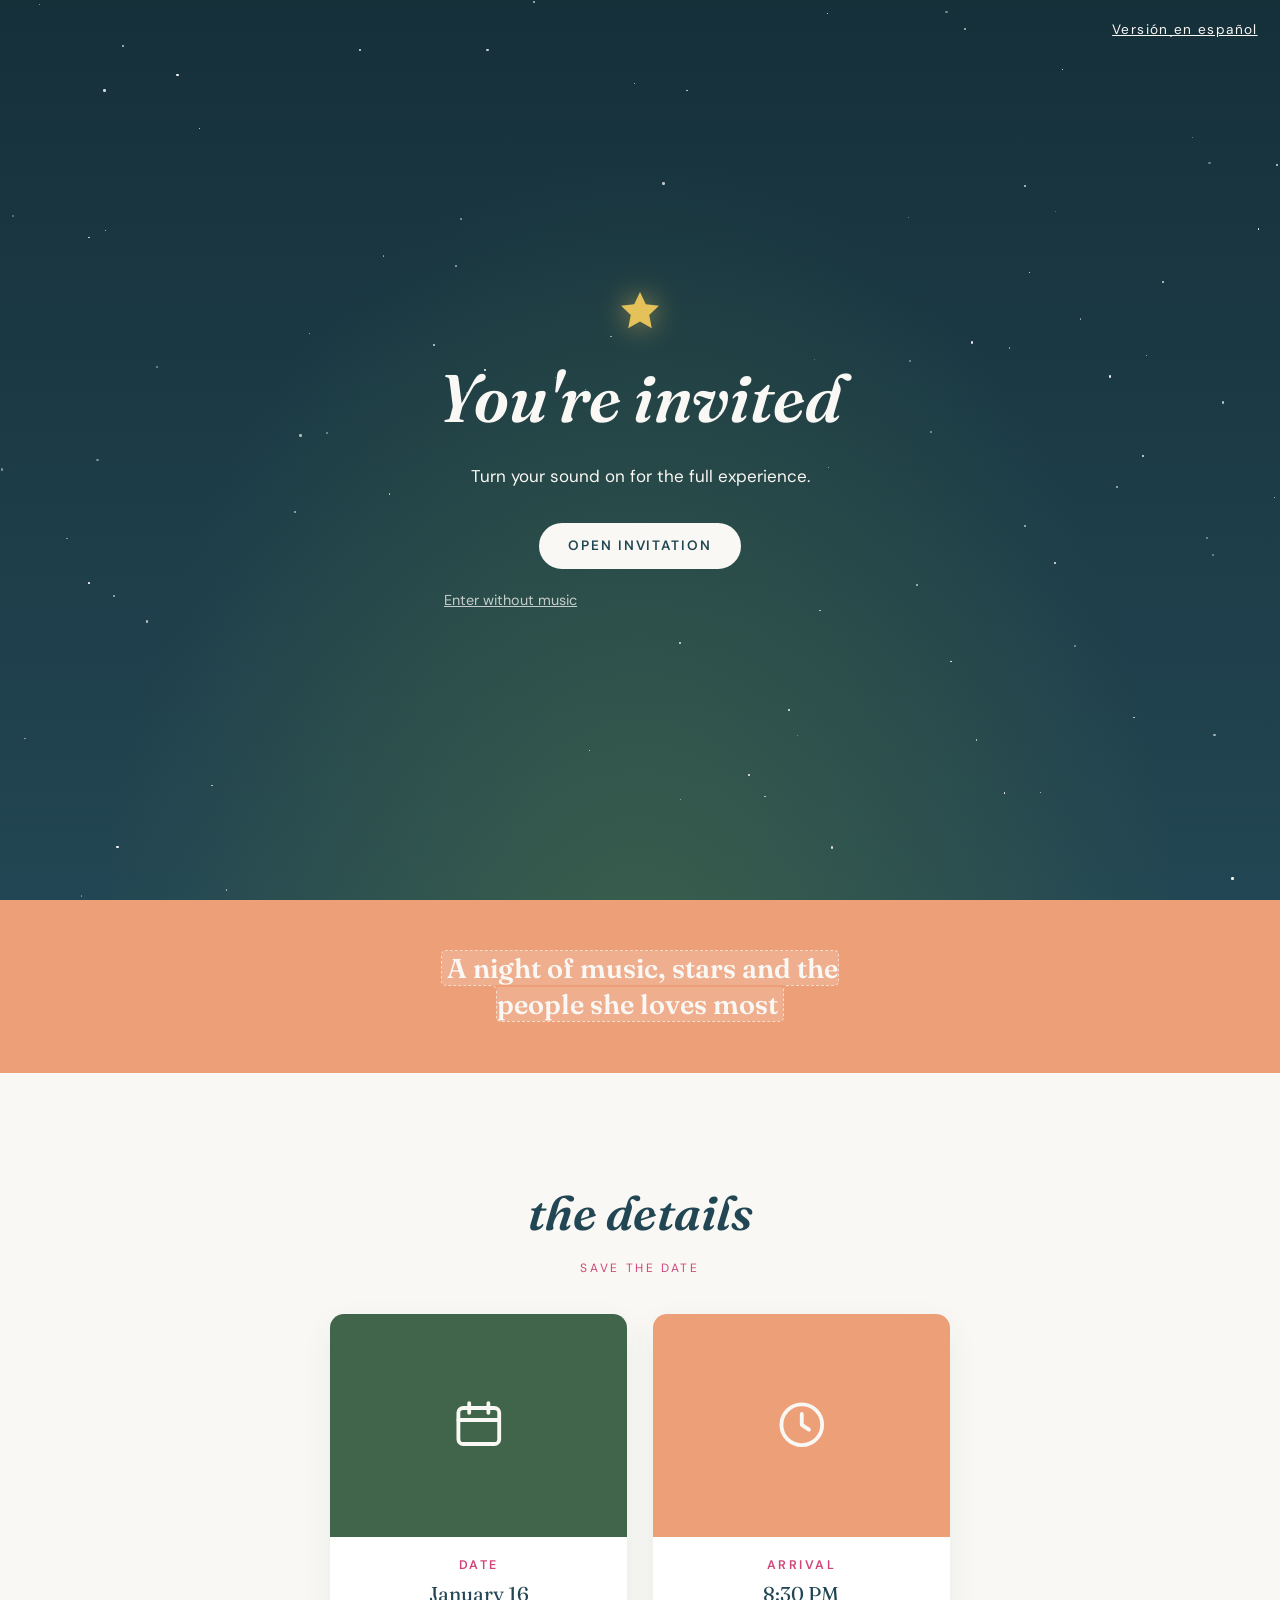
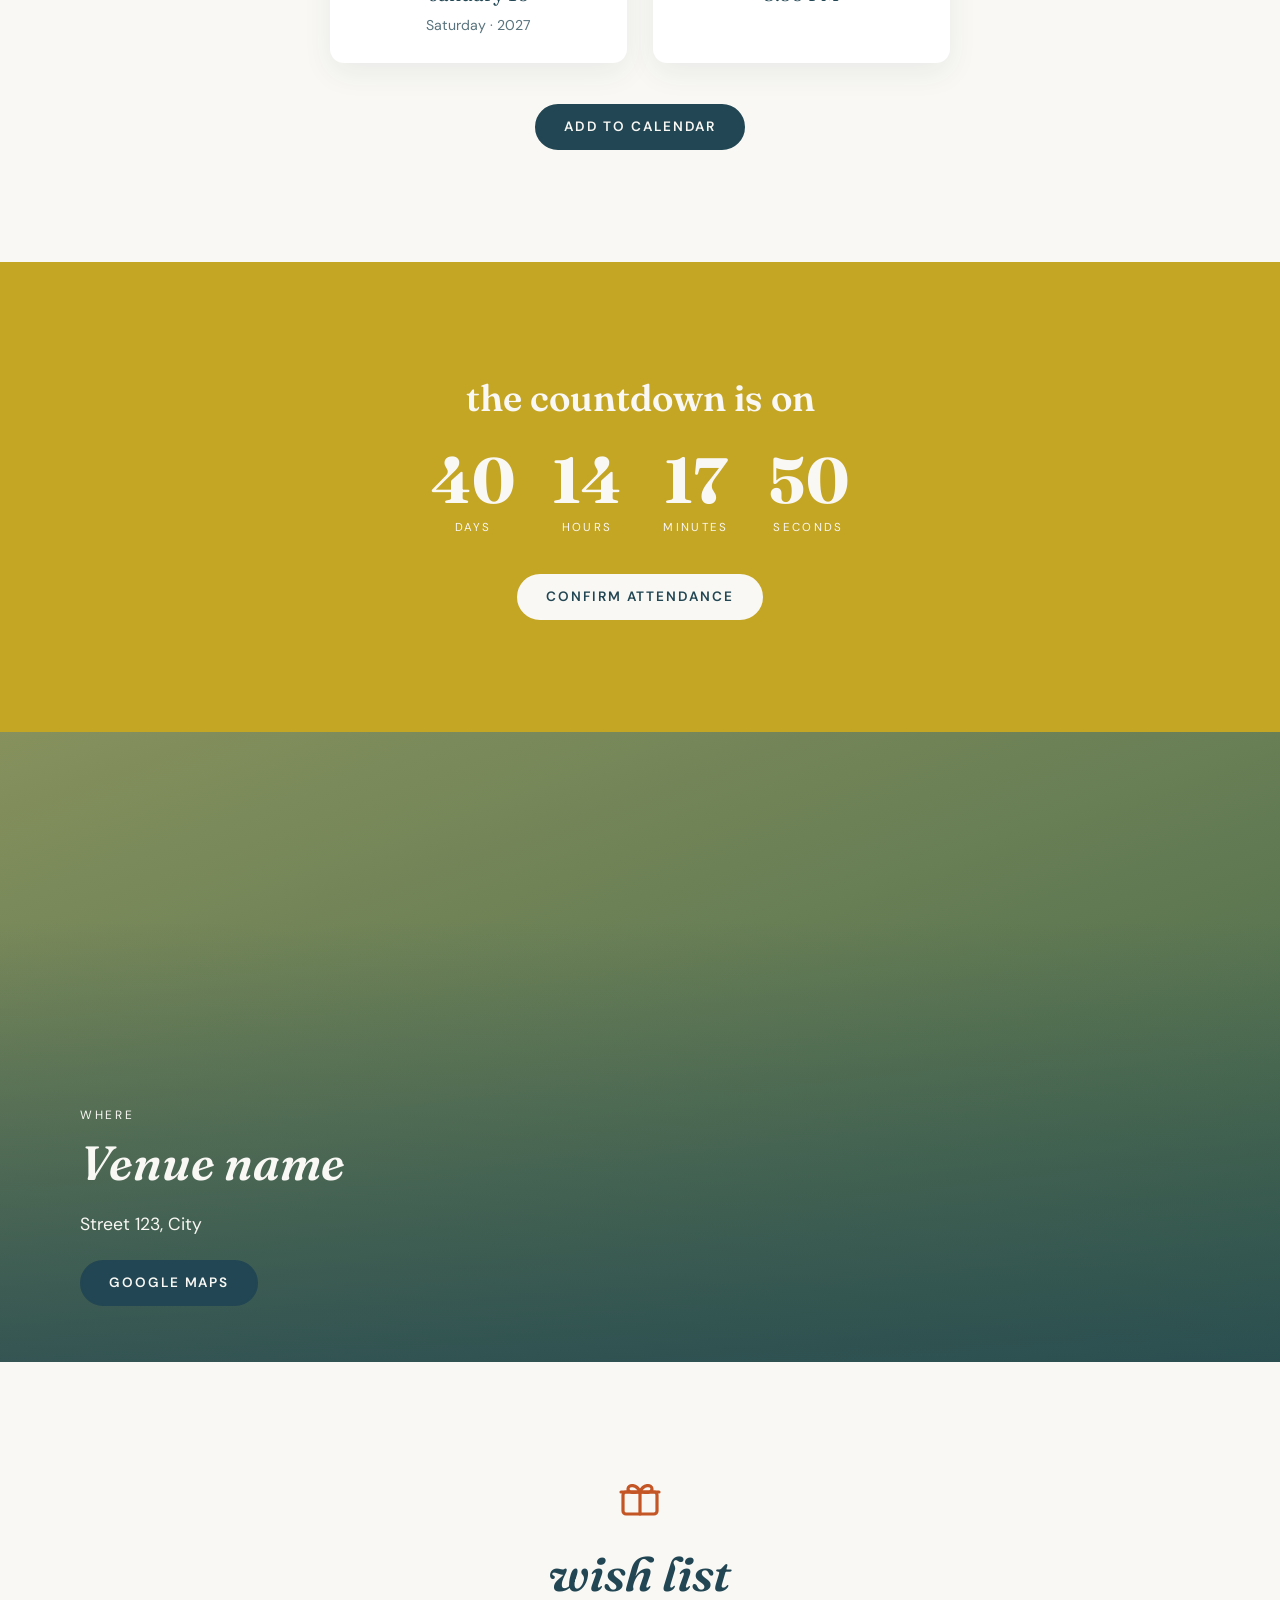
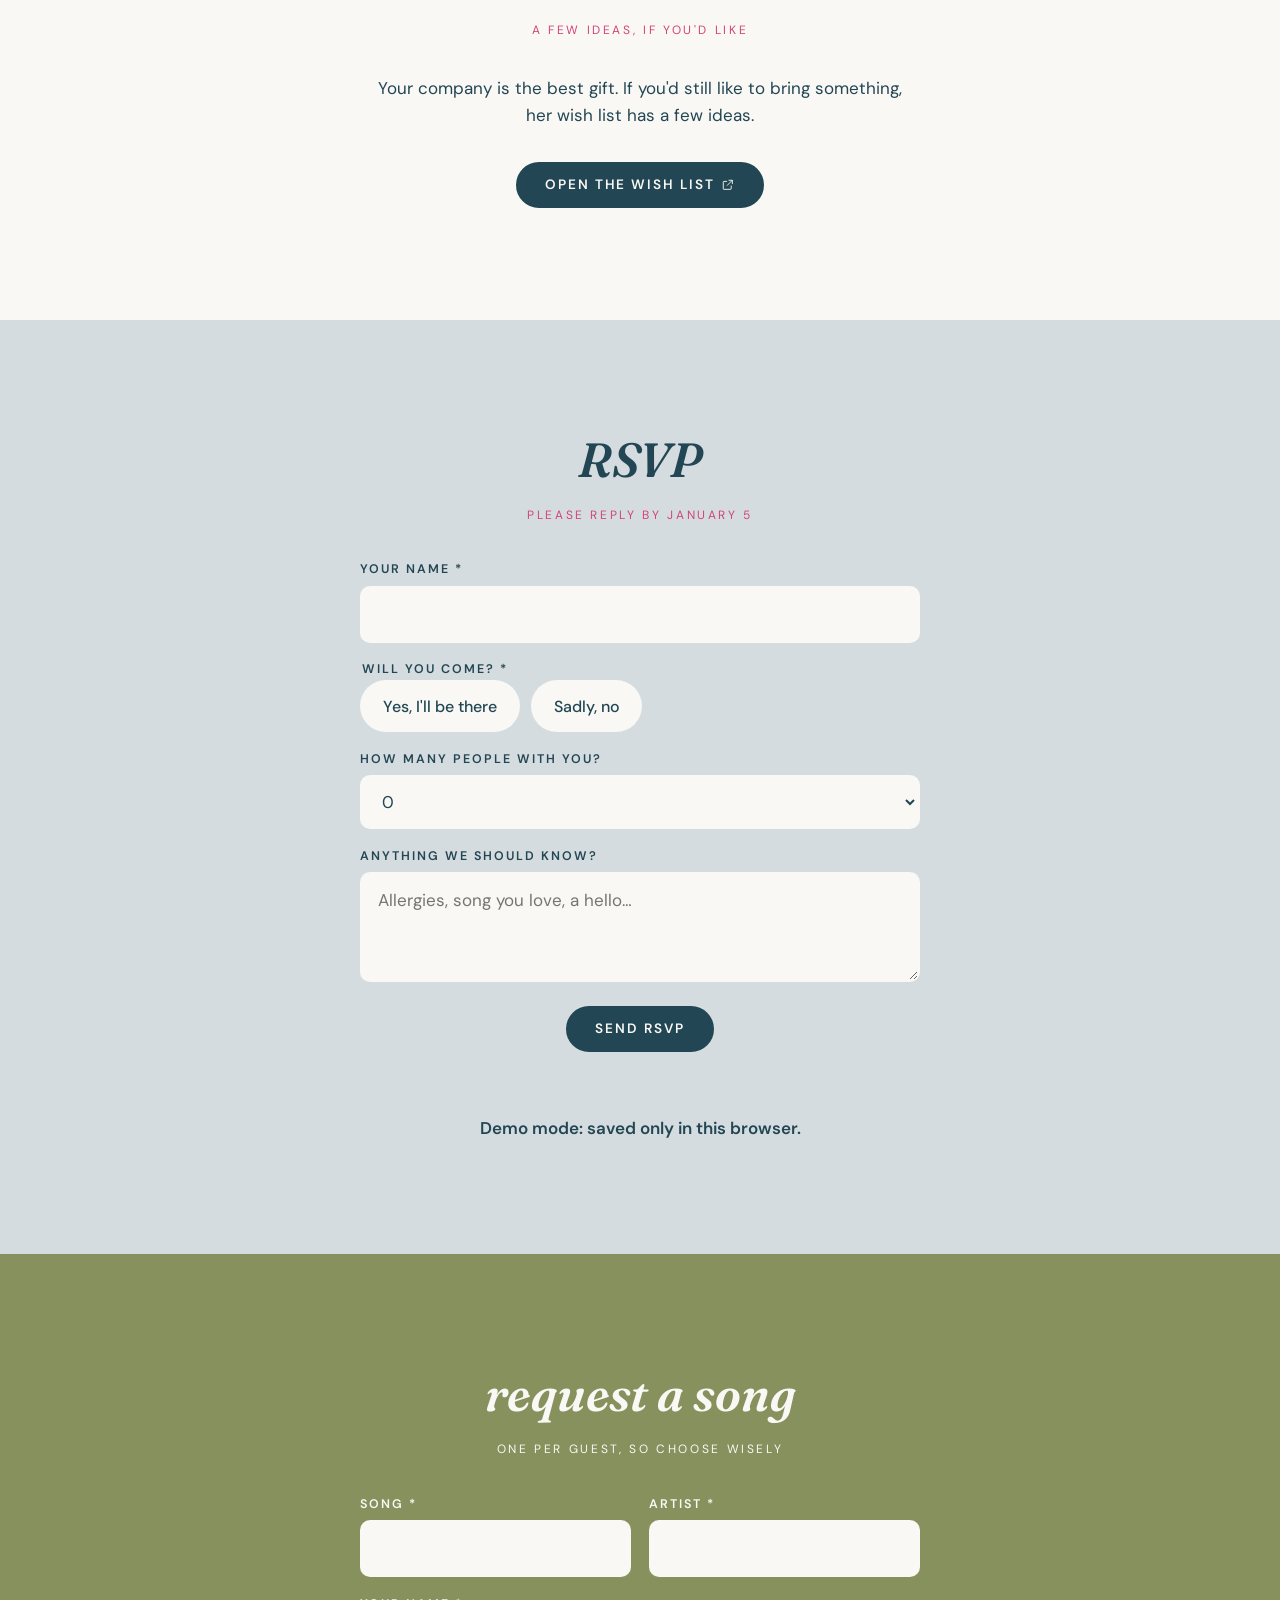
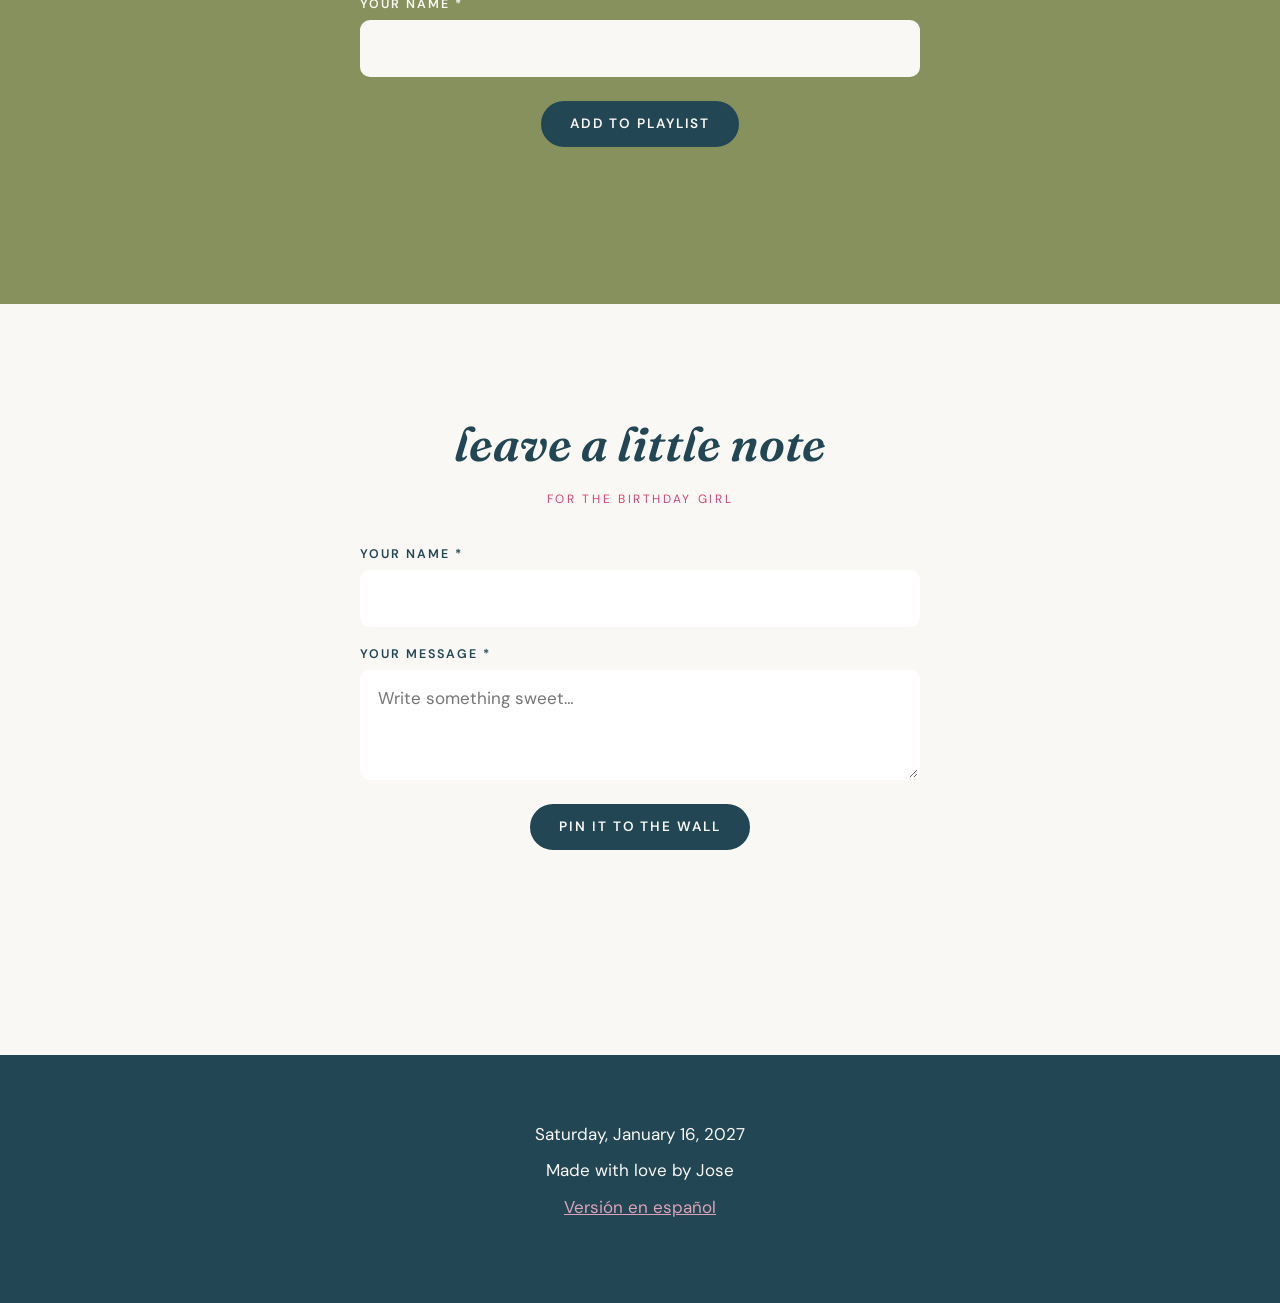
==== index.html @ b6fde1c5 "Night-sky landing, real event details, YouTube song, reCAPTCHA - Splash and hero: night sky with twi" ====
<!DOCTYPE html>
<html lang="en" data-root="">
<head>
  <meta charset="utf-8">
  <meta name="viewport" content="width=device-width, initial-scale=1">
  <title>Gabs' birthday</title>
  <meta name="description" content="You're invited to celebrate Gabs' birthday.">
  <meta property="og:title" content="Gabs' birthday">
  <meta property="og:description" content="You're invited to celebrate Gabs' birthday.">
  <meta property="og:image" content="assets/img/hero.jpg">
  <link rel="alternate" hreflang="en" href="">
  <link rel="alternate" hreflang="es" href="es/">
  <link rel="icon" href="data:image/svg+xml,%3Csvg xmlns='http://www.w3.org/2000/svg' viewBox='0 0 24 24'%3E%3Ccircle cx='12' cy='12' r='12' fill='%23224653'/%3E%3Cpath fill='%23E4C259' d='M12 4.5l2.2 4.6 5 .6-3.7 3.5 1 5L12 15.7l-4.5 2.5 1-5-3.7-3.5 5-.6z'/%3E%3C/svg%3E">
  <link rel="preconnect" href="https://fonts.googleapis.com">
  <link rel="preconnect" href="https://fonts.gstatic.com" crossorigin>
  <link href="https://fonts.googleapis.com/css2?family=DM+Sans:opsz,wght@9..40,400;9..40,500;9..40,600;9..40,700&family=Fraunces:ital,opsz,wght@0,9..144,500;0,9..144,600;1,9..144,500;1,9..144,600&display=swap" rel="stylesheet">
  <link rel="stylesheet" href="styles.css">
</head>
<body>
  <!-- Shared icons, reused with <use href="#name"> -->
  <svg width="0" height="0" style="position:absolute" aria-hidden="true">
    <symbol id="star" viewBox="0 0 24 24"><path fill="currentColor" d="M12 2.5l2.9 6.1 6.6.8-4.9 4.6 1.3 6.6L12 17.3l-5.9 3.3 1.3-6.6-4.9-4.6 6.6-.8z"/></symbol>
    <symbol id="i-calendar" viewBox="0 0 24 24"><rect x="3.5" y="5" width="17" height="15" rx="2"/><path d="M3.5 10h17M8 3v4M16 3v4"/></symbol>
    <symbol id="i-clock" viewBox="0 0 24 24"><circle cx="12" cy="12" r="8.5"/><path d="M12 7.5V12l3 2"/></symbol>
    <symbol id="i-gift" viewBox="0 0 24 24"><rect x="3.5" y="9" width="17" height="11" rx="1.5"/><path d="M2.5 9h19M12 9v11M12 9c-1.5-4-6-4-6-1.5S10 9 12 9zm0 0c1.5-4 6-4 6-1.5S14 9 12 9z"/></symbol>
    <symbol id="i-check" viewBox="0 0 24 24"><circle cx="12" cy="12" r="9"/><path d="M8 12.5l2.7 2.7L16 9.8"/></symbol>
    <symbol id="i-note" viewBox="0 0 24 24"><path d="M9 18V5l11-2v13"/><circle cx="6.5" cy="18" r="2.5"/><circle cx="17.5" cy="16" r="2.5"/></symbol>
    <symbol id="i-external" viewBox="0 0 24 24"><path d="M14 4h6v6M20 4l-9 9M18 14v5a1 1 0 0 1-1 1H5a1 1 0 0 1-1-1V7a1 1 0 0 1 1-1h5"/></symbol>
  </svg>

  <!-- ===== Splash: the tap here is what lets the song play ===== -->
  <div class="splash" id="splash" role="dialog" aria-modal="true" aria-labelledby="splash-title">
    <div class="sky" data-stars="90" data-shooting="4" aria-hidden="true"></div>
    <a class="lang" href="es/" hreflang="es">Versión en español</a>
    <div>
      <svg class="star-icon" aria-hidden="true"><use href="#star"/></svg>
      <h1 id="splash-title">You're invited</h1>
      <p>Turn your sound on for the full experience.</p>
      <button class="btn" id="enter" type="button">Open invitation</button>
      <button class="skip" id="enter-silent" type="button">Enter without music</button>
    </div>
  </div>

  <header class="topbar">
    <a class="brand" href="#top">Gabs</a>
    <nav aria-label="Sections">
      <a href="#details">Details</a>
      <a href="#location">Location</a>
      <a href="#gifts">Gifts</a>
      <a href="#rsvp">RSVP</a>
      <a href="#wall">Notes</a>
      <a class="lang-switch" href="es/" hreflang="es">ES</a>
    </nav>
  </header>

  <button class="music-btn paused" id="music-btn" type="button" aria-label="Play or pause music" aria-pressed="false" hidden>
    <span class="bars" aria-hidden="true"><i></i><i></i><i></i></span>
  </button>

  <main id="top">
    <!-- ===== Portada ===== -->
    <section class="hero">
      <div class="hero-bg" aria-hidden="true"></div>
      <div class="sky" data-stars="70" data-shooting="3" aria-hidden="true"></div>
      <div class="hero-inner">
        <p class="kicker reveal">Join us to celebrate</p>
        <h1 class="reveal zoom" style="--i:1">Gabs</h1>
        <p class="sub reveal" style="--i:2"><span data-cfg="fullDate">Date to be announced</span></p>
        <a class="btn ghost reveal" style="--i:3" href="#rsvp">RSVP</a>
      </div>
      <a class="scroll-cue" href="#details" aria-label="Scroll down">
        <svg viewBox="0 0 24 24" fill="none" stroke="currentColor" stroke-width="2" stroke-linecap="round" stroke-linejoin="round"><path d="M6 9l6 6 6-6"/></svg>
      </a>
    </section>

    <!-- ===== Tagline band ===== -->
    <section class="band band-honey">
      <div class="wrap">
        <p class="big reveal"><span class="ph">A night of music, stars and the people she loves most</span></p>
      </div>
    </section>

    <!-- ===== Details ===== -->
    <section class="pad" id="details">
      <div class="wrap">
        <h2 class="reveal">the details</h2>
        <span class="eyebrow reveal">save the date</span>
        <div class="cards">
          <article class="card reveal" style="--i:0">
            <div class="card-top"><svg class="icon" aria-hidden="true"><use href="#i-calendar"/></svg></div>
            <div class="card-body">
              <h3>Date</h3>
              <p data-cfg="date">Date to be announced</p>
              <small data-cfg="weekday"></small>
            </div>
          </article>
          <article class="card reveal" style="--i:1">
            <div class="card-top"><svg class="icon" aria-hidden="true"><use href="#i-clock"/></svg></div>
            <div class="card-body">
              <h3>Arrival</h3>
              <p data-cfg="time">Time TBA</p>
              <small class="until">until <span data-cfg="timeEnd"></span></small>
            </div>
          </article>
        </div>
        <div class="details-cta reveal">
          <button class="btn" id="add-cal" type="button">Add to calendar</button>
        </div>
      </div>
    </section>

    <!-- ===== Countdown band ===== -->
    <section class="band band-gorse pad">
      <div class="wrap">
        <p class="big reveal">the countdown is on</p>
        <div class="countdown" id="countdown" aria-live="off"></div>
        <a class="btn reveal" href="#rsvp">Confirm attendance</a>
      </div>
    </section>

    <!-- ===== Location ===== -->
    <section id="location">
      <div class="location-photo">
        <div class="wrap">
          <span class="eyebrow reveal from-left">where</span>
          <h2 class="reveal from-left" style="--i:1" data-cfg="venue">Venue name</h2>
          <p class="reveal from-left" style="--i:2" data-cfg="address">Address to be announced</p>
          <div class="btn-row reveal from-left" style="--i:3">
            <a class="btn" id="gmaps" href="#" target="_blank" rel="noopener">Google Maps</a>
            <a class="btn ghost" id="waze" href="#" target="_blank" rel="noopener">Waze</a>
          </div>
        </div>
      </div>
      <iframe class="map" id="map" title="Map to the party" loading="lazy" referrerpolicy="no-referrer-when-downgrade"></iframe>
    </section>

    <!-- ===== Gifts ===== -->
    <section id="gifts" class="pad">
      <div class="wrap gifts-box">
        <svg class="icon gift-icon reveal pop" aria-hidden="true"><use href="#i-gift"/></svg>
        <h2 class="reveal">wish list</h2>
        <span class="eyebrow reveal">a few ideas, if you'd like</span>
        <p class="reveal">Your company is the best gift. If you'd still like to bring something, her wish list has a few ideas.</p>
        <a class="btn reveal" id="wishlist-link" href="#" target="_blank" rel="noopener">Open the wish list <svg class="icon" aria-hidden="true"><use href="#i-external"/></svg></a>
      </div>
    </section>

    <!-- ===== RSVP ===== -->
    <section id="rsvp" class="band-birch pad">
      <div class="wrap form-box">
        <h2 class="reveal">RSVP</h2>
        <span class="eyebrow reveal">please reply by <span data-cfg="rsvpBy"></span></span>
        <form class="form reveal" id="rsvp-form" novalidate>
          <div class="field">
            <label for="rsvp-name">Your name *</label>
            <input id="rsvp-name" name="name" required maxlength="80" autocomplete="name">
          </div>
          <fieldset class="field">
            <legend>Will you come? *</legend>
            <div class="choices">
              <label><input type="radio" name="attending" value="yes" required><span>Yes, I'll be there</span></label>
              <label><input type="radio" name="attending" value="no"><span>Sadly, no</span></label>
            </div>
          </fieldset>
          <div class="field" id="rsvp-guests-field">
            <label for="rsvp-guests">How many people with you?</label>
            <select id="rsvp-guests" name="guests">
              <option value="0">0</option><option value="1">1</option><option value="2">2</option><option value="3">3</option><option value="4">4</option>
            </select>
          </div>
          <div class="field">
            <label for="rsvp-note">Anything we should know?</label>
            <textarea id="rsvp-note" name="note" maxlength="500" placeholder="Allergies, song you love, a hello…"></textarea>
          </div>
          <div class="captcha"></div>
          <button class="btn" type="submit">Send RSVP</button>
          <p class="form-msg" aria-live="polite"></p>
          <p class="form-msg demo-note" hidden></p>
        </form>
        <div class="thanks" aria-live="polite">
          <svg class="icon" aria-hidden="true"><use href="#i-check"/></svg>
          <h2>thank you!</h2>
          <p>Your answer is saved. See you soon!</p>
        </div>
      </div>
    </section>

    <!-- ===== Song requests ===== -->
    <section id="songs" class="band-willow pad">
      <div class="wrap form-box">
        <h2 class="reveal">request a song</h2>
        <span class="eyebrow reveal">one per guest, so choose wisely</span>
        <form class="form reveal" id="song-form" novalidate>
          <div class="row">
            <div class="field">
              <label for="song-title">Song *</label>
              <input id="song-title" name="title" required maxlength="100">
            </div>
            <div class="field">
              <label for="song-artist">Artist *</label>
              <input id="song-artist" name="artist" required maxlength="100">
            </div>
          </div>
          <div class="field">
            <label for="song-name">Your name *</label>
            <input id="song-name" name="name" required maxlength="80" autocomplete="name">
          </div>
          <div class="captcha"></div>
          <button class="btn" type="submit">Add to playlist</button>
          <p class="form-msg" aria-live="polite"></p>
        </form>
        <div class="thanks" aria-live="polite">
          <svg class="icon" aria-hidden="true"><use href="#i-check"/></svg>
          <p>Your song is on the list. See you on the dance floor!</p>
        </div>
        <ul class="song-list" id="song-list" aria-label="Requested songs"></ul>
      </div>
    </section>

    <!-- ===== Note wall ===== -->
    <section id="wall" class="pad">
      <div class="wrap">
        <h2 class="reveal">leave a little note</h2>
        <span class="eyebrow reveal">for the birthday girl</span>
        <form class="form wall-form reveal" id="wall-form" novalidate>
          <div class="field">
            <label for="wall-name">Your name *</label>
            <input id="wall-name" name="name" required maxlength="80" autocomplete="name">
          </div>
          <div class="field">
            <label for="wall-msg">Your message *</label>
            <textarea id="wall-msg" name="message" required maxlength="400" placeholder="Write something sweet…"></textarea>
          </div>
          <div class="captcha"></div>
          <button class="btn" type="submit">Pin it to the wall</button>
          <p class="form-msg" aria-live="polite"></p>
        </form>
        <div class="wall" id="wall-notes"></div>
      </div>
    </section>
  </main>

  <footer class="site-footer">
    <p data-cfg="fullDate">Date to be announced</p>
    <p>Made with love by Jose</p>
    <p><a href="es/" hreflang="es">Versión en español</a></p>
  </footer>

  <script src="config.js"></script>
  <script src="main.js"></script>
</body>
</html>
---- styles.css ----
/* ==========================================================
   Gabs' birthday — styles
   Palette (from the reference card)
   ========================================================== */
:root {
  --hawthorn: #F9F8F4;   /* page background, cards */
  --ivy: #40654A;        /* location, card, focus */
  --gorse: #C4A524;      /* countdown band */
  --cowslip: #E4C259;    /* card, song icons */
  --birch: #D5DCDF;      /* RSVP band */
  --honeysuckle: #ED9F77;/* tagline band, card */
  --dogrose: #DCA3B9;    /* accent: footer links */
  --blackthorn: #224653; /* PRIMARY: headings, buttons, text, footer */
  --foxglove: #D2437A;   /* ACCENT only: eyebrows, hovers, small details */
  --willow: #86915D;     /* song band */
  --rowan: #E65855;      /* hover, accents */
  --copper: #C45524;     /* about heading */

  --font-display: "Fraunces", Georgia, serif;
  --font-body: "DM Sans", system-ui, sans-serif;
  --max: 1120px;
  --radius: 14px;
}

*, *::before, *::after { box-sizing: border-box; }
html { scroll-behavior: smooth; }
body {
  margin: 0;
  font-family: var(--font-body);
  font-size: 17px;
  line-height: 1.6;
  color: var(--blackthorn);
  background: var(--hawthorn);
  -webkit-font-smoothing: antialiased;
}
body.locked { overflow: hidden; }
img { max-width: 100%; display: block; }
[hidden] { display: none !important; }
a { color: var(--blackthorn); }
a:hover { color: var(--foxglove); }

h1, h2, h3 { font-family: var(--font-display); font-weight: 600; line-height: 1.15; margin: 0 0 .4em; }
h2 { font-size: clamp(2rem, 4.5vw, 3rem); font-style: italic; color: var(--blackthorn); text-align: center; }
.eyebrow {
  display: block; text-align: center; text-transform: uppercase;
  letter-spacing: .22em; font-size: .75rem; color: var(--foxglove); opacity: .8; margin-bottom: 2.2rem;
}
.wrap { width: min(var(--max), 100% - 2.5rem); margin-inline: auto; }
section { position: relative; }
.pad { padding: clamp(4rem, 9vw, 7rem) 0; }

/* ---------- buttons ---------- */
.btn {
  display: inline-flex; align-items: center; gap: .5em;
  font: 600 .85rem/1 var(--font-body); letter-spacing: .14em; text-transform: uppercase;
  padding: 1.05em 2em; border-radius: 999px; border: 2px solid var(--blackthorn);
  background: var(--blackthorn); color: var(--hawthorn); cursor: pointer; text-decoration: none;
  transition: transform .25s ease, background .25s ease, border-color .25s ease, color .25s ease;
}
.btn:hover { background: var(--foxglove); border-color: var(--foxglove); color: var(--hawthorn); transform: translateY(-2px); }
.btn.ghost { background: transparent; color: inherit; border-color: currentColor; }
.btn.ghost:hover { background: var(--hawthorn); color: var(--blackthorn); border-color: var(--hawthorn); }
.btn:disabled { opacity: .55; cursor: wait; transform: none; }
.btn-row { display: flex; flex-wrap: wrap; gap: .8rem; justify-content: center; }

/* ---------- icons ---------- */
.icon, .star-icon { width: 1em; height: 1em; display: inline-block; }
.icon { fill: none; stroke: currentColor; stroke-width: 1.6; stroke-linecap: round; stroke-linejoin: round; }

/* ---------- splash ---------- */
.splash {
  position: fixed; inset: 0; z-index: 100;
  display: grid; place-items: center; text-align: center; padding: 2rem;
  color: var(--hawthorn);
  background:
    radial-gradient(ellipse at 50% 115%, rgba(64, 101, 74, .85), transparent 60%),
    linear-gradient(180deg, #16303a, var(--blackthorn));
  overflow: hidden;
  transition: opacity .9s ease, visibility .9s ease;
}
.splash > div:not(.sky) { position: relative; z-index: 1; }
.splash.gone { opacity: 0; visibility: hidden; }
.splash .star-icon { font-size: 3rem; color: var(--cowslip); filter: drop-shadow(0 0 14px rgba(228, 194, 89, .7)); animation: glow 3s ease-in-out infinite; }
@keyframes glow { 50% { transform: scale(1.12); filter: drop-shadow(0 0 22px rgba(228, 194, 89, .95)); } }
.splash h1 { font-size: clamp(2.4rem, 7vw, 4.2rem); font-style: italic; color: var(--hawthorn); margin-top: 1rem; }
.splash p { margin: 0 0 2rem; }
.splash .skip { display: block; margin-top: 1.2rem; background: none; border: 0; color: var(--hawthorn); opacity: .75; text-decoration: underline; cursor: pointer; font: inherit; font-size: .9rem; }
.splash .lang { position: absolute; z-index: 1; top: 1.2rem; right: 1.4rem; font-size: .85rem; letter-spacing: .1em; color: var(--hawthorn); }
.splash .btn { background: var(--hawthorn); border-color: var(--hawthorn); color: var(--blackthorn); }
.splash .btn:hover { background: var(--foxglove); border-color: var(--foxglove); color: var(--hawthorn); }

/* ---------- night sky (stars added by main.js) ---------- */
.sky { position: absolute; inset: 0; overflow: hidden; pointer-events: none; z-index: 0; }
.sky .star { position: absolute; width: var(--s); height: var(--s); border-radius: 50%; background: #fff; opacity: var(--o); animation: twinkle var(--d) ease-in-out infinite; }
.sky .shooting {
  position: absolute; width: 150px; height: 2px; border-radius: 2px; opacity: 0;
  background: linear-gradient(90deg, #fff, rgba(228, 194, 89, .6) 30%, transparent);
  animation: shoot var(--dur) linear infinite;
}
@keyframes twinkle { 50% { opacity: .12; } }
@keyframes shoot {
  0% { opacity: 0; transform: rotate(-32deg) translateX(0); }
  2% { opacity: 1; }
  14% { opacity: 0; transform: rotate(-32deg) translateX(-560px); }
  100% { opacity: 0; transform: rotate(-32deg) translateX(-560px); }
}

/* ---------- top bar ---------- */
.topbar {
  position: fixed; top: 0; left: 0; right: 0; z-index: 50;
  display: flex; justify-content: space-between; align-items: center;
  padding: .9rem 1.4rem; color: var(--hawthorn);
  transition: background .4s ease, color .4s ease, box-shadow .4s ease;
}
.topbar.solid { background: rgba(249, 248, 244, .94); color: var(--blackthorn); box-shadow: 0 2px 18px rgba(34, 70, 83, .08); backdrop-filter: blur(6px); }
.topbar .brand { font-family: var(--font-display); font-style: italic; font-size: 1.35rem; color: inherit; text-decoration: none; }
.topbar nav { display: flex; gap: 1.3rem; align-items: center; font-size: .8rem; letter-spacing: .14em; text-transform: uppercase; }
.topbar nav a { color: inherit; text-decoration: none; }
.topbar nav a:hover { color: var(--foxglove); }
.topbar .lang-switch { border: 1.5px solid currentColor; border-radius: 999px; padding: .3em .9em; }
@media (max-width: 760px) { .topbar nav a:not(.lang-switch) { display: none; } }

/* ---------- music button ---------- */
.music-btn {
  position: fixed; right: 1.2rem; bottom: 1.2rem; z-index: 60;
  width: 52px; height: 52px; border-radius: 50%; border: 0;
  background: var(--blackthorn); color: var(--hawthorn); cursor: pointer;
  display: grid; place-items: center; box-shadow: 0 6px 20px rgba(34, 70, 83, .35);
  transition: transform .2s ease, background .2s ease;
}
.music-btn:hover { transform: scale(1.07); background: var(--foxglove); }
.music-btn svg { width: 22px; height: 22px; }
.music-btn .bars { display: flex; gap: 3px; align-items: flex-end; height: 18px; }
.music-btn .bars i { width: 3px; background: currentColor; border-radius: 2px; animation: eq 1s ease-in-out infinite; }
.music-btn .bars i:nth-child(2) { animation-delay: .2s; }
.music-btn .bars i:nth-child(3) { animation-delay: .4s; }
.music-btn.paused .bars i { animation: none; height: 4px; }
@keyframes eq { 0%, 100% { height: 5px; } 50% { height: 18px; } }

/* ---------- hero / portada ---------- */
.hero {
  min-height: 100vh; min-height: 100svh; overflow: hidden;
  display: grid; place-items: center; text-align: center; color: var(--hawthorn);
}
.hero-bg {
  position: absolute; inset: -8% 0; z-index: 0; will-change: transform;
  /* Your photo goes first; if it is missing, the painted placeholder shows. */
  background:
    linear-gradient(rgba(34, 70, 83, .12), rgba(34, 70, 83, .3)),
    url("assets/img/hero.jpg") center / cover no-repeat,
    radial-gradient(ellipse at 82% 18%, rgba(228, 194, 89, .45), transparent 45%),
    radial-gradient(ellipse at 12% 88%, rgba(237, 159, 119, .4), transparent 50%),
    linear-gradient(175deg, #16303a 5%, var(--blackthorn) 45%, var(--ivy) 100%);
}
.hero-inner { position: relative; z-index: 1; padding: 6rem 1.5rem 4rem; }
.hero .kicker { text-transform: uppercase; letter-spacing: .3em; font-size: .8rem; }
.hero h1 { font-size: clamp(4.5rem, 16vw, 10rem); font-style: italic; font-weight: 500; margin: .1em 0; text-shadow: 0 4px 30px rgba(34, 70, 83, .25); }
.hero .sub { font-family: var(--font-display); font-size: clamp(1.2rem, 3vw, 1.7rem); margin: 0 0 2rem; }
.scroll-cue { position: absolute; bottom: 1.8rem; left: 50%; transform: translateX(-50%); z-index: 1; color: var(--hawthorn); animation: bob 2.2s ease-in-out infinite; }
.scroll-cue svg { width: 28px; height: 28px; }
@keyframes bob { 0%, 100% { transform: translate(-50%, 0); } 50% { transform: translate(-50%, 8px); } }

/* ---------- color bands ---------- */
.band { text-align: center; color: var(--hawthorn); overflow: hidden; }
.band p.big { font-family: var(--font-display); font-size: clamp(1.4rem, 3.4vw, 2.3rem); font-weight: 600; max-width: 26ch; margin: 0 auto 1.6rem; line-height: 1.3; }
.band-honey { background: var(--honeysuckle); padding: 3.2rem 0; }
.band-honey p.big { margin-bottom: 0; font-size: clamp(1.2rem, 2.6vw, 1.7rem); }
.band-gorse { background: var(--gorse); }
@keyframes spin { to { transform: rotate(360deg); } }

.countdown { display: flex; justify-content: center; gap: clamp(.8rem, 3vw, 2.2rem); margin: 0 0 2.2rem; }
.countdown div { min-width: 4.6rem; }
.countdown b { display: block; font-family: var(--font-display); font-size: clamp(2.4rem, 7vw, 4rem); line-height: 1; }
.countdown span { font-size: .72rem; letter-spacing: .2em; text-transform: uppercase; }
.band-gorse .btn { background: var(--hawthorn); border-color: var(--hawthorn); color: var(--blackthorn); }
.band-gorse .btn:hover { background: var(--blackthorn); border-color: var(--blackthorn); color: var(--hawthorn); }

/* ---------- details cards ---------- */
.cards { display: grid; grid-template-columns: repeat(2, 1fr); gap: 1.6rem; max-width: 620px; margin: 0 auto; }
.card {
  background: #fff; border-radius: var(--radius); overflow: hidden; text-align: center;
  box-shadow: 0 10px 30px rgba(34, 70, 83, .07);
  transition: transform .3s ease, box-shadow .3s ease;
}
.card:hover { transform: translateY(-6px); box-shadow: 0 18px 40px rgba(34, 70, 83, .12); }
.card .card-top { aspect-ratio: 4 / 3; display: grid; place-items: center; font-size: 3.6rem; }
.card:nth-child(1) .card-top { background: var(--ivy); color: var(--hawthorn); }
.card:nth-child(2) .card-top { background: var(--honeysuckle); color: var(--hawthorn); }
.card:nth-child(3) .card-top { background: var(--cowslip); color: var(--blackthorn); }
.card .card-body { padding: 1.3rem 1rem 1.6rem; }
.card h3 { font-size: .78rem; font-family: var(--font-body); letter-spacing: .2em; text-transform: uppercase; color: var(--foxglove); margin-bottom: .5em; } /* accent */
.card p { margin: 0; font-family: var(--font-display); font-size: 1.25rem; }
.card small { display: block; margin-top: .3em; opacity: .75; }
.details-cta { text-align: center; margin-top: 2.6rem; }
@media (max-width: 760px) { .cards { grid-template-columns: 1fr; max-width: 360px; } }

/* ---------- location ---------- */
.location-photo {
  min-height: 70vh; display: flex; align-items: flex-end; color: var(--hawthorn);
  background:
    linear-gradient(180deg, transparent 30%, rgba(34, 70, 83, .7)),
    url("assets/img/venue.jpg") center / cover no-repeat,
    linear-gradient(160deg, var(--willow), var(--ivy));
}
.location-photo .wrap { padding: 3.5rem 0; }
.location-photo h2 { text-align: left; color: var(--hawthorn); }
.location-photo .eyebrow { text-align: left; color: var(--hawthorn); margin-bottom: .6rem; }
.location-photo p { max-width: 36ch; font-size: 1.1rem; margin: 0 0 1.4rem; }
.location-photo .btn-row { justify-content: flex-start; }
.map { width: 100%; height: 380px; border: 0; display: block; filter: saturate(.85); }


/* ---------- gifts ---------- */
.gifts-box { text-align: center; }
.gifts-box .gift-icon { font-size: 3rem; color: var(--copper); margin-bottom: 1rem; }
.gifts-box p { max-width: 44ch; margin: 0 auto 2rem; }

/* ---------- forms ---------- */
.band-birch { background: var(--birch); }
.band-willow { background: var(--willow); color: var(--hawthorn); }
.band-willow h2, .band-willow .eyebrow { color: var(--hawthorn); }
.form { max-width: 560px; margin: 0 auto; display: grid; gap: 1.1rem; }
.form .row { display: grid; grid-template-columns: 1fr 1fr; gap: 1.1rem; }
@media (max-width: 560px) { .form .row { grid-template-columns: 1fr; } }
.field { display: grid; gap: .35rem; }
.field label, .field legend { font-size: .78rem; letter-spacing: .16em; text-transform: uppercase; font-weight: 600; }
.field input, .field textarea, .field select {
  font: inherit; color: var(--blackthorn); background: var(--hawthorn);
  border: 2px solid transparent; border-radius: 10px; padding: .8rem 1rem; width: 100%;
  transition: border-color .2s ease, box-shadow .2s ease;
}
.field textarea { min-height: 110px; resize: vertical; }
.field input:focus, .field textarea:focus, .field select:focus { outline: none; border-color: var(--ivy); box-shadow: 0 0 0 4px rgba(64, 101, 74, .18); }
fieldset.field { border: 0; padding: 0; margin: 0; }
.choices { display: flex; gap: .7rem; flex-wrap: wrap; }
.choices label { text-transform: none; letter-spacing: 0; font-size: 1rem; font-weight: 500; }
.choices input { position: absolute; opacity: 0; pointer-events: none; }
.choices span { display: inline-block; padding: .7rem 1.3rem; border-radius: 999px; background: var(--hawthorn); cursor: pointer; border: 2px solid transparent; transition: all .2s ease; }
.choices input:checked + span { background: var(--blackthorn); color: var(--hawthorn); }
.choices input:focus-visible + span { border-color: var(--ivy); }
.form .btn { justify-self: center; margin-top: .4rem; }
.captcha { justify-self: center; min-height: 78px; }
.yt-box { position: fixed; left: -9999px; top: 0; width: 200px; height: 200px; overflow: hidden; pointer-events: none; }
.form-msg { text-align: center; min-height: 1.6em; margin: 0; font-weight: 600; }
.form-msg.ok { color: var(--ivy); }
.form-msg.err { color: var(--rowan); }
.band-willow .form-msg.ok, .band-willow .form-msg.err { color: var(--hawthorn); }
.thanks { text-align: center; display: none; }
.thanks .icon { font-size: 3.2rem; color: var(--ivy); }
.band-willow .thanks .icon { color: var(--hawthorn); }
.done .thanks { display: block; }
.done form { display: none; }

/* song list */
.song-list { list-style: none; padding: 0; margin: 2.6rem auto 0; max-width: 560px; display: grid; gap: .55rem; }
.song-list li { display: flex; align-items: center; gap: .8rem; background: rgba(249, 248, 244, .14); border-radius: 10px; padding: .7rem 1rem; }
.song-list li .icon { font-size: 1.3rem; color: var(--cowslip); flex: none; }
.song-list li b { font-weight: 600; }
.song-list li small { margin-left: auto; opacity: .8; white-space: nowrap; }

/* ---------- wall ---------- */
.wall-form { max-width: 560px; margin: 0 auto 3rem; }
.wall-form .field input, .wall-form .field textarea { background: #fff; }
.wall { columns: 3 260px; column-gap: 1.4rem; }
.note {
  break-inside: avoid; margin: 0 0 1.4rem; padding: 1.4rem 1.3rem 1.1rem; border-radius: 6px;
  box-shadow: 0 8px 22px rgba(34, 70, 83, .1); position: relative; transform: rotate(var(--tilt, 0deg));
}
.note::before { content: ""; position: absolute; top: -9px; left: 50%; width: 18px; height: 18px; margin-left: -9px; border-radius: 50%; background: var(--foxglove); box-shadow: 0 2px 4px rgba(0, 0, 0, .2); }
.note p { margin: 0 0 .7rem; font-family: var(--font-display); font-size: 1.12rem; line-height: 1.45; white-space: pre-wrap; word-wrap: break-word; }
.note footer { font-size: .8rem; letter-spacing: .1em; text-transform: uppercase; font-weight: 700; }
.note.c0 { background: #F6DCE6; }
.note.c1 { background: #FBE0D2; }
.note.c2 { background: #F7ECC6; }
.note.c3 { background: #E3E8D4; }
.note.c4 { background: #E6EBED; }

/* ---------- footer ---------- */
.site-footer { background: var(--blackthorn); color: var(--hawthorn); text-align: center; padding: 3.5rem 1rem 4.5rem; }
.site-footer p { margin: .6rem 0; }
.site-footer a { color: var(--dogrose); }

/* ---------- placeholders (remove once real content is in) ---------- */
.ph { background: rgba(230, 88, 85, .12); outline: 1px dashed rgba(230, 88, 85, .6); border-radius: 4px; padding: 0 .2em; }
.band .ph, .hero .ph, .location-photo .ph, .band-willow .ph { background: rgba(249, 248, 244, .18); outline-color: rgba(249, 248, 244, .7); }

/* ==========================================================
   Scroll animations
   JS adds .in when an element enters the viewport.
   ========================================================== */
.js .reveal { opacity: 0; transform: translateY(32px); transition: opacity .9s ease, transform .9s cubic-bezier(.2, .7, .2, 1); transition-delay: calc(var(--i, 0) * 120ms); }
.js .reveal.from-left { transform: translateX(-48px); }
.js .reveal.from-right { transform: translateX(48px); }
.js .reveal.zoom { transform: scale(.92); }
.js .reveal.pop { transform: scale(.3) rotate(-120deg); }
.js .reveal.in { opacity: 1; transform: none; }
.js .note.reveal { transform: translateY(-30px) rotate(calc(var(--tilt, 0deg) * 4)); }
.js .note.reveal.in { transform: rotate(var(--tilt, 0deg)); }

@media (prefers-reduced-motion: reduce) {
  *, *::before, *::after { animation: none !important; transition: none !important; scroll-behavior: auto !important; }
  .js .reveal { opacity: 1; transform: none; }
}

/* ---------- small screens ---------- */
@media (max-width: 760px) {
  .card .card-top { aspect-ratio: 16 / 7; font-size: 3rem; }
  .countdown div { min-width: 3.6rem; }
  .map { height: 300px; }
}
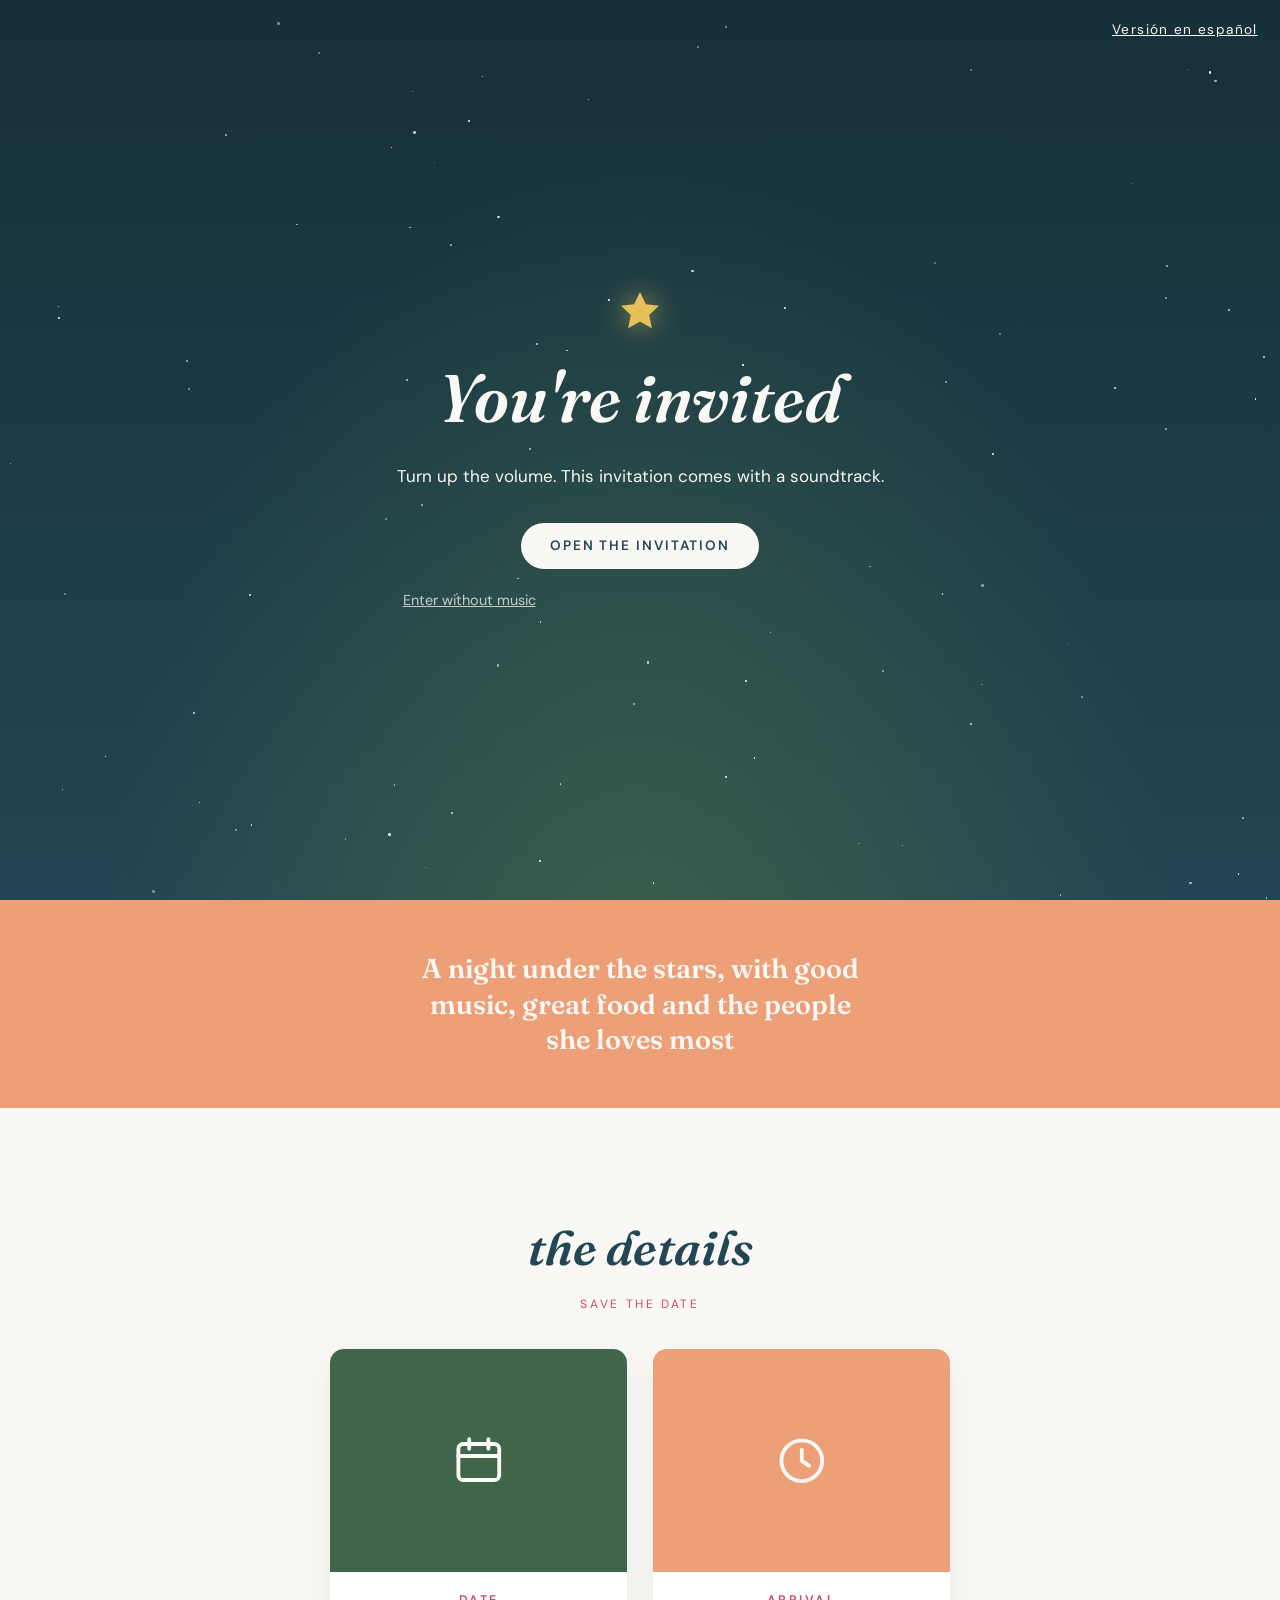
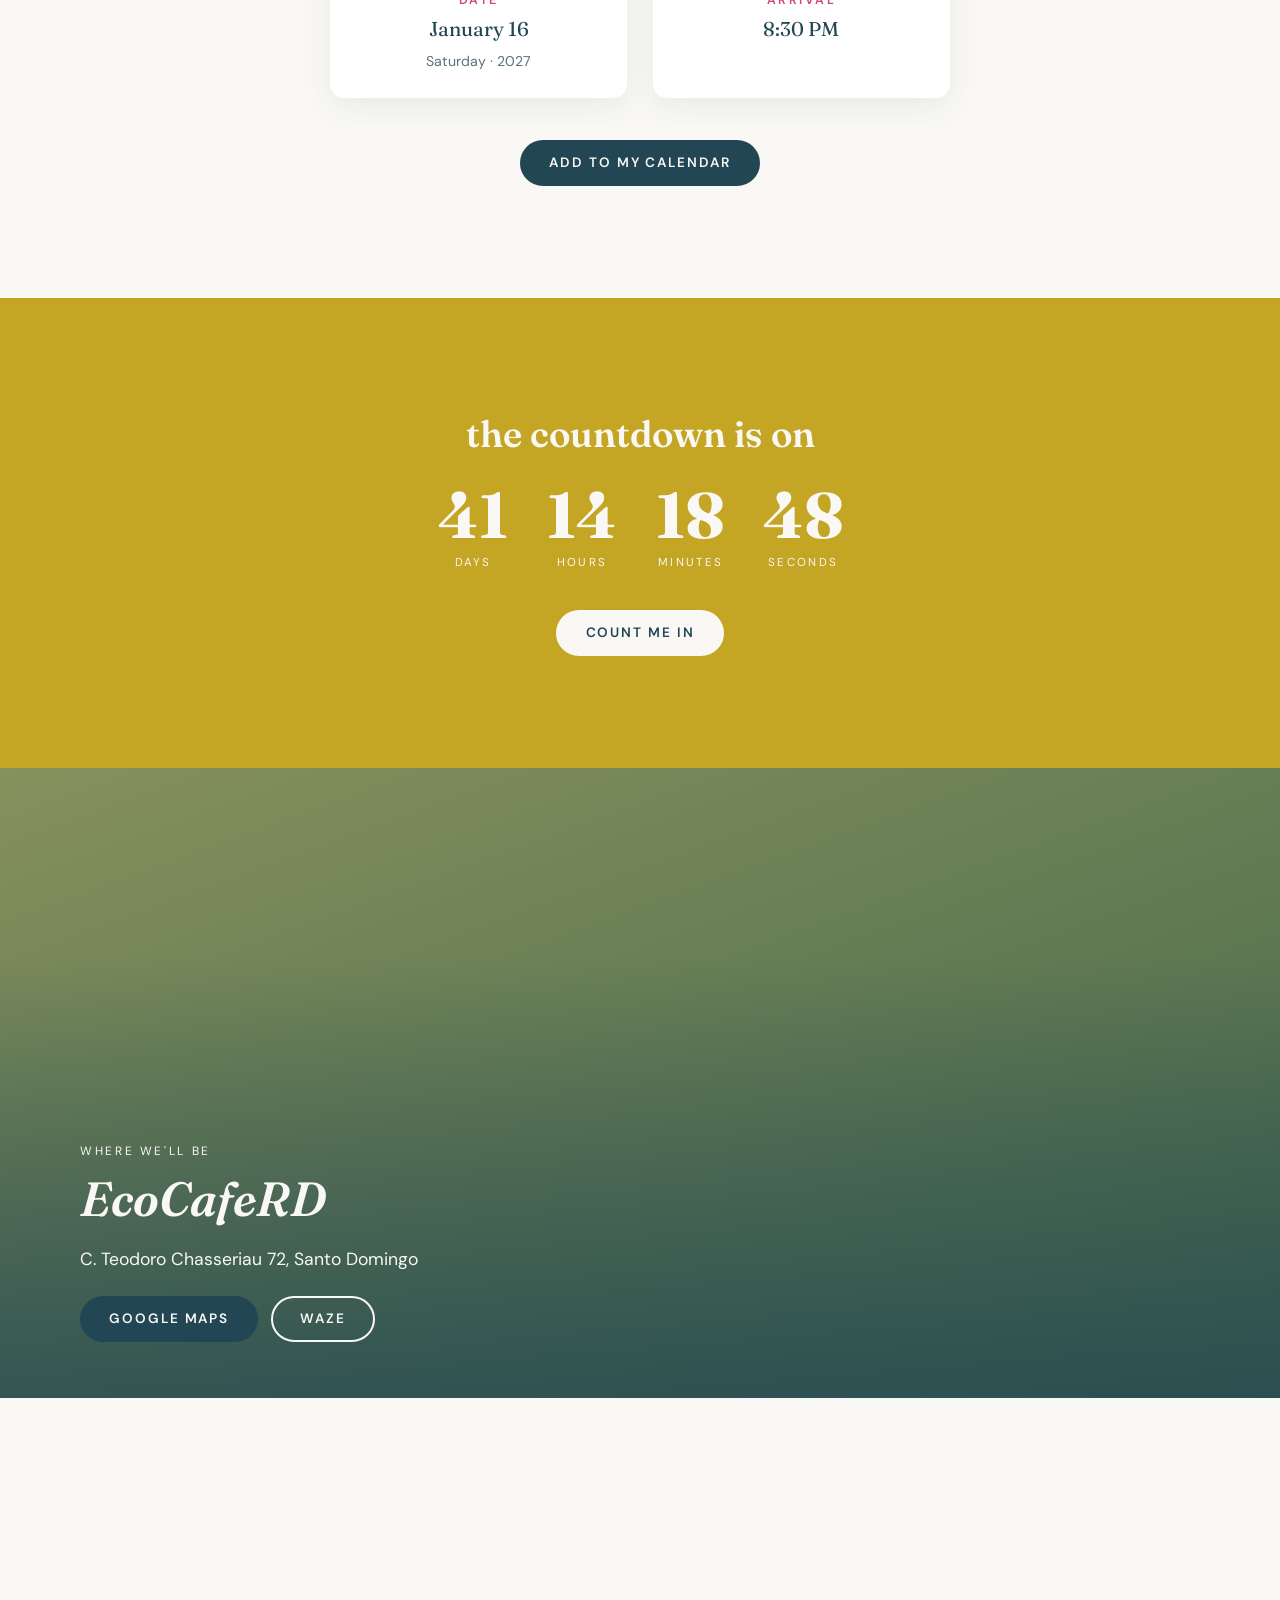
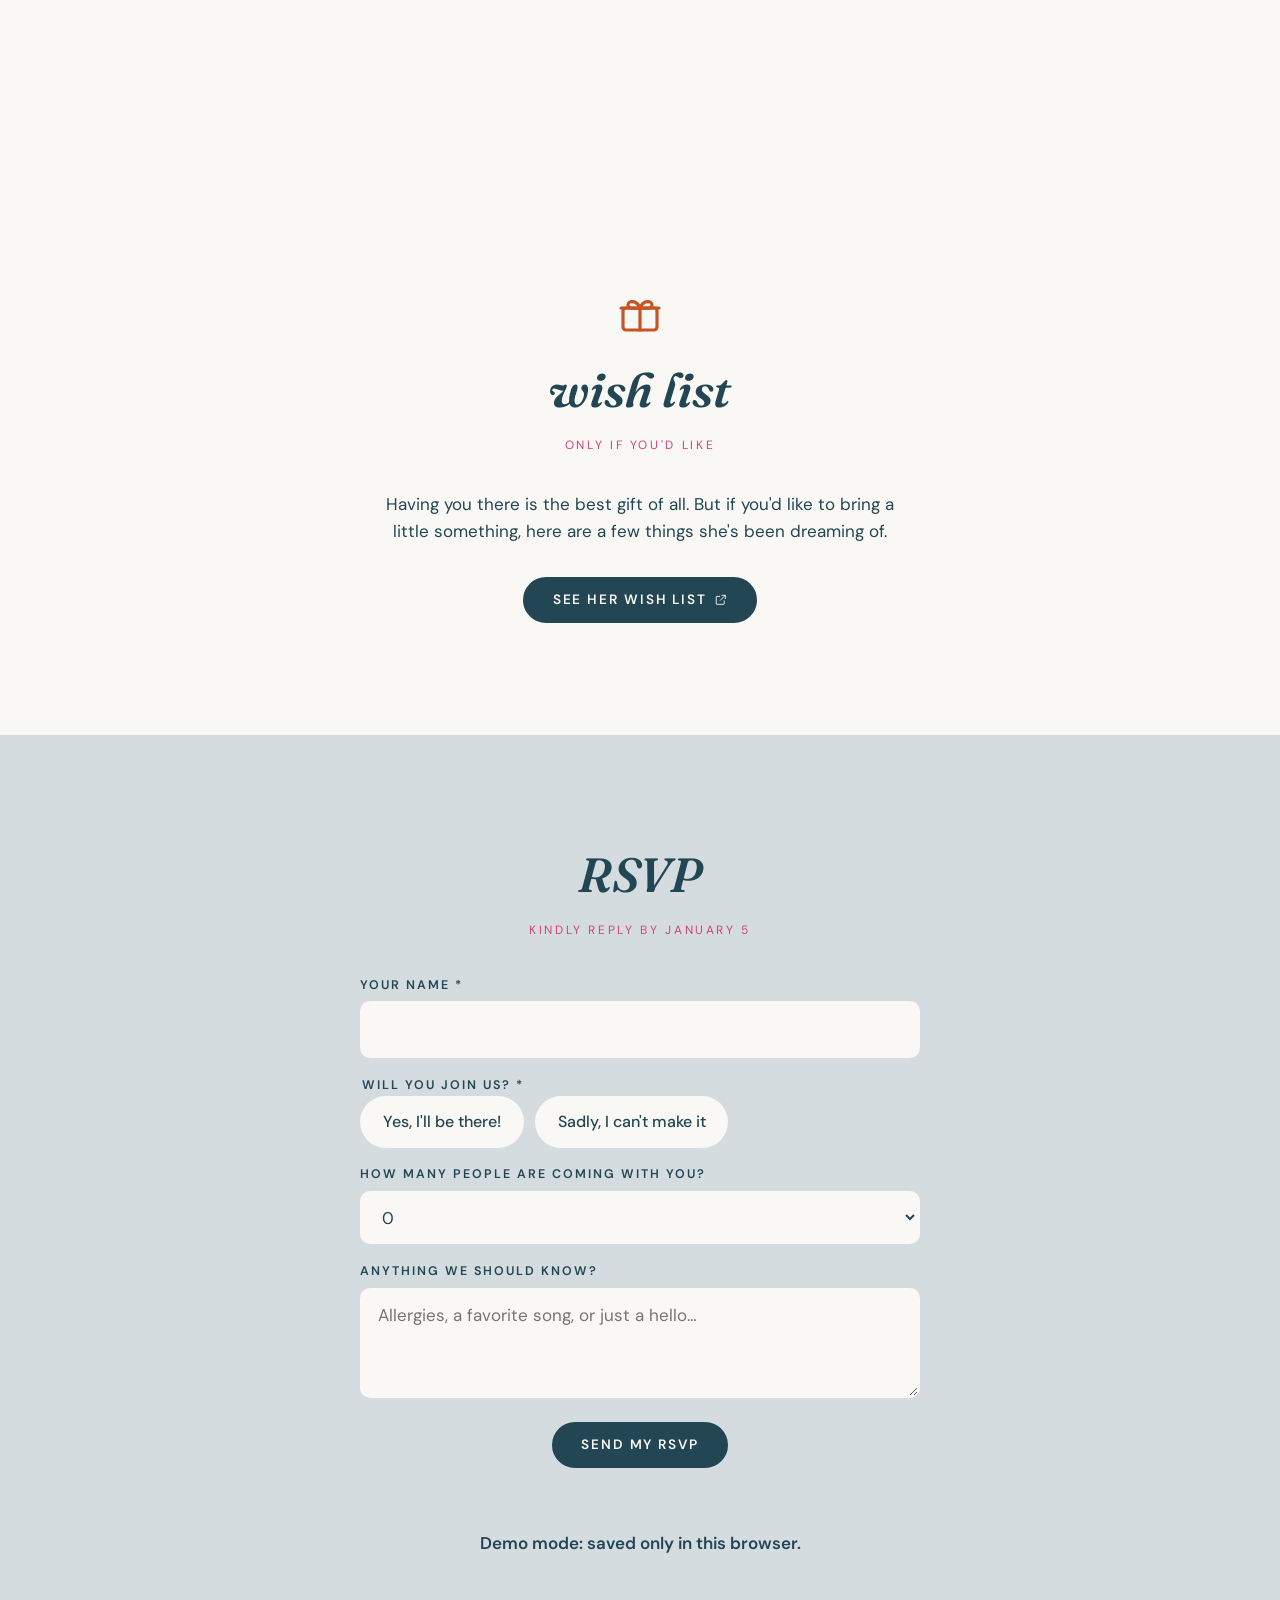
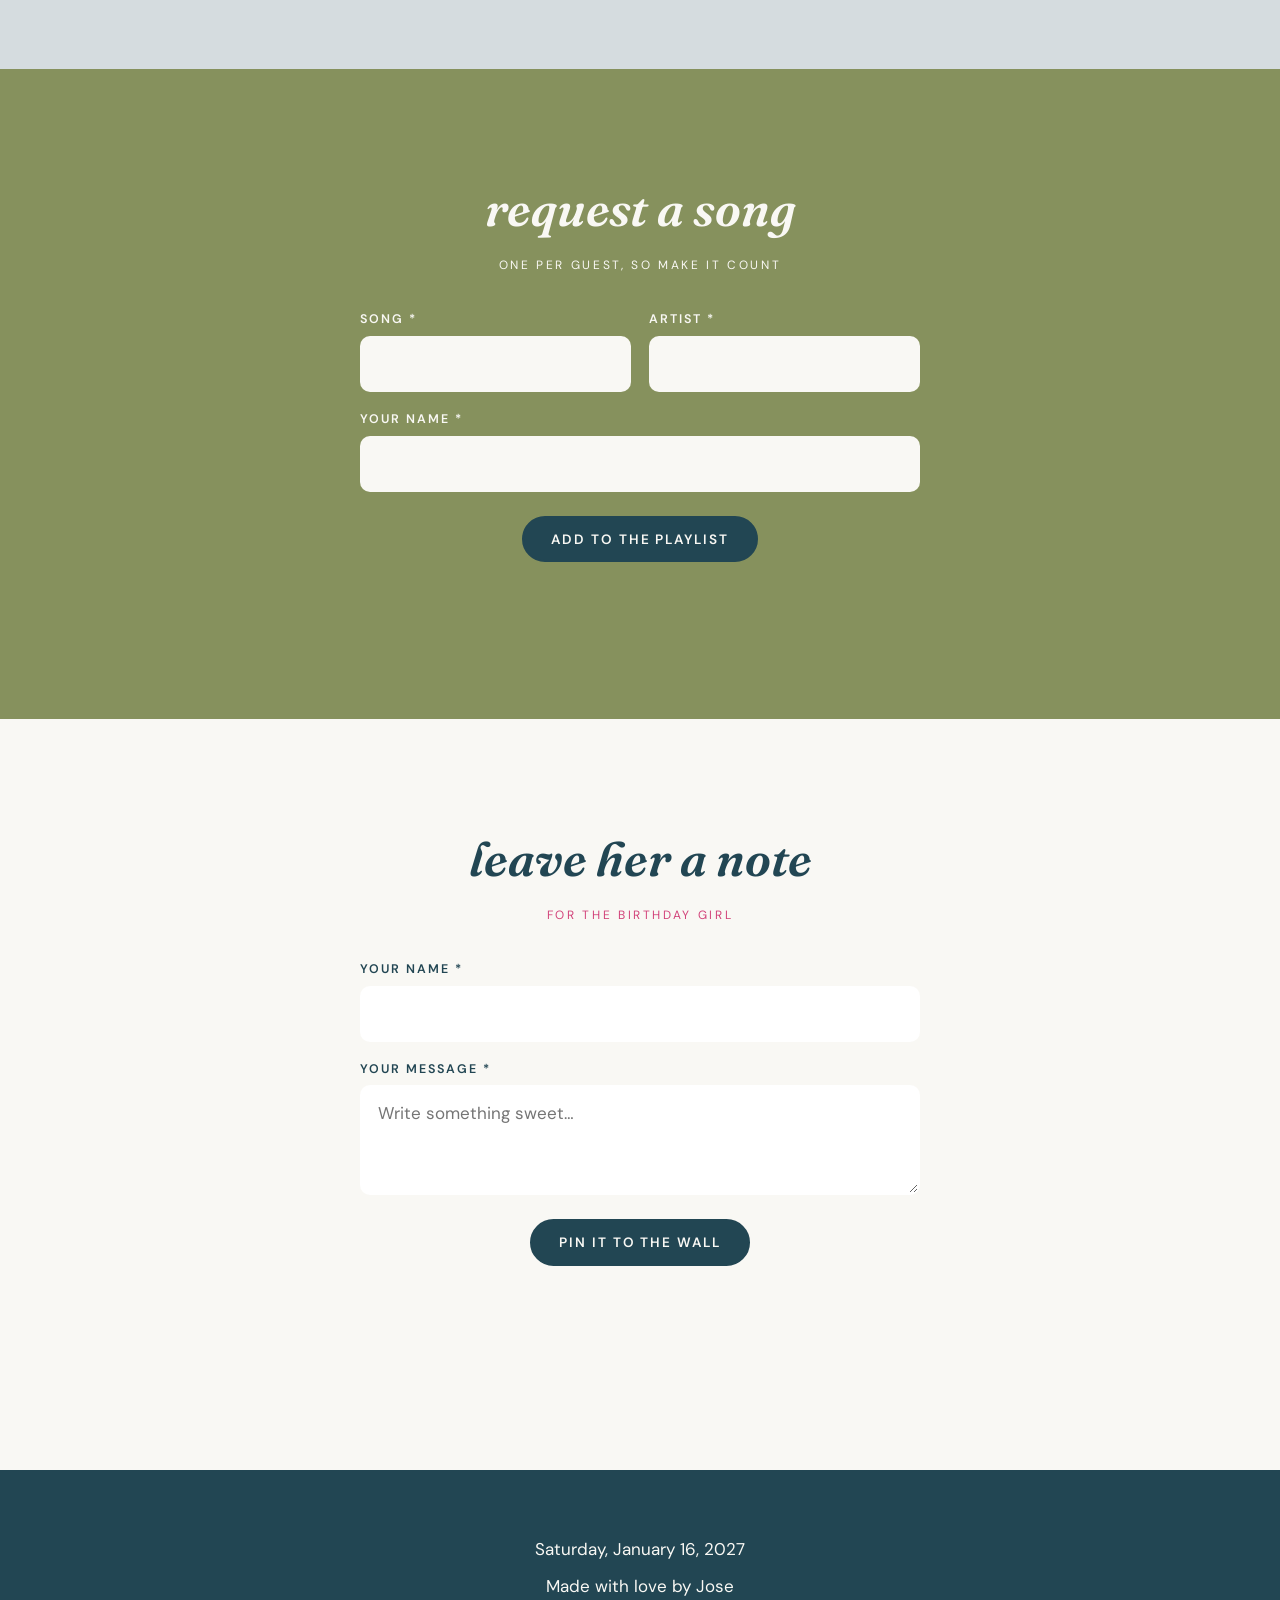
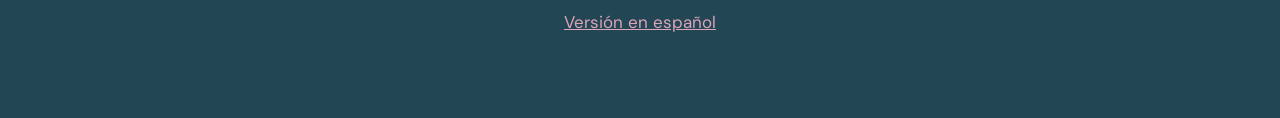
==== commit 8b9dfaf6: "Add EcoCafeRD venue, polish wording in both languages Co-Authored-By: Claude Opus 5.5 <noreply@anthr" ====
--- a/index.html
+++ b/index.html
@@ -4,9 +4,9 @@
   <meta charset="utf-8">
   <meta name="viewport" content="width=device-width, initial-scale=1">
   <title>Gabs' birthday</title>
-  <meta name="description" content="You're invited to celebrate Gabs' birthday.">
+  <meta name="description" content="Join us for a night under the stars to celebrate Gabs.">
   <meta property="og:title" content="Gabs' birthday">
-  <meta property="og:description" content="You're invited to celebrate Gabs' birthday.">
+  <meta property="og:description" content="Join us for a night under the stars to celebrate Gabs.">
   <meta property="og:image" content="assets/img/hero.jpg">
   <link rel="alternate" hreflang="en" href="">
   <link rel="alternate" hreflang="es" href="es/">
@@ -35,8 +35,8 @@
     <div>
       <svg class="star-icon" aria-hidden="true"><use href="#star"/></svg>
       <h1 id="splash-title">You're invited</h1>
-      <p>Turn your sound on for the full experience.</p>
-      <button class="btn" id="enter" type="button">Open invitation</button>
+      <p>Turn up the volume. This invitation comes with a soundtrack.</p>
+      <button class="btn" id="enter" type="button">Open the invitation</button>
       <button class="skip" id="enter-silent" type="button">Enter without music</button>
     </div>
   </div>
@@ -63,7 +63,7 @@
       <div class="hero-bg" aria-hidden="true"></div>
       <div class="sky" data-stars="70" data-shooting="3" aria-hidden="true"></div>
       <div class="hero-inner">
-        <p class="kicker reveal">Join us to celebrate</p>
+        <p class="kicker reveal">You're invited to celebrate</p>
         <h1 class="reveal zoom" style="--i:1">Gabs</h1>
         <p class="sub reveal" style="--i:2"><span data-cfg="fullDate">Date to be announced</span></p>
         <a class="btn ghost reveal" style="--i:3" href="#rsvp">RSVP</a>
@@ -76,7 +76,7 @@
     <!-- ===== Tagline band ===== -->
     <section class="band band-honey">
       <div class="wrap">
-        <p class="big reveal"><span class="ph">A night of music, stars and the people she loves most</span></p>
+        <p class="big reveal">A night under the stars, with good music, great food and the people she loves most</p>
       </div>
     </section>
 
@@ -104,7 +104,7 @@
           </article>
         </div>
         <div class="details-cta reveal">
-          <button class="btn" id="add-cal" type="button">Add to calendar</button>
+          <button class="btn" id="add-cal" type="button">Add to my calendar</button>
         </div>
       </div>
     </section>
@@ -114,7 +114,7 @@
       <div class="wrap">
         <p class="big reveal">the countdown is on</p>
         <div class="countdown" id="countdown" aria-live="off"></div>
-        <a class="btn reveal" href="#rsvp">Confirm attendance</a>
+        <a class="btn reveal" href="#rsvp">Count me in</a>
       </div>
     </section>
 
@@ -122,7 +122,7 @@
     <section id="location">
       <div class="location-photo">
         <div class="wrap">
-          <span class="eyebrow reveal from-left">where</span>
+          <span class="eyebrow reveal from-left">where we'll be</span>
           <h2 class="reveal from-left" style="--i:1" data-cfg="venue">Venue name</h2>
           <p class="reveal from-left" style="--i:2" data-cfg="address">Address to be announced</p>
           <div class="btn-row reveal from-left" style="--i:3">
@@ -139,9 +139,9 @@
       <div class="wrap gifts-box">
         <svg class="icon gift-icon reveal pop" aria-hidden="true"><use href="#i-gift"/></svg>
         <h2 class="reveal">wish list</h2>
-        <span class="eyebrow reveal">a few ideas, if you'd like</span>
-        <p class="reveal">Your company is the best gift. If you'd still like to bring something, her wish list has a few ideas.</p>
-        <a class="btn reveal" id="wishlist-link" href="#" target="_blank" rel="noopener">Open the wish list <svg class="icon" aria-hidden="true"><use href="#i-external"/></svg></a>
+        <span class="eyebrow reveal">only if you'd like</span>
+        <p class="reveal">Having you there is the best gift of all. But if you'd like to bring a little something, here are a few things she's been dreaming of.</p>
+        <a class="btn reveal" id="wishlist-link" href="#" target="_blank" rel="noopener">See her wish list <svg class="icon" aria-hidden="true"><use href="#i-external"/></svg></a>
       </div>
     </section>
 
@@ -149,38 +149,38 @@
     <section id="rsvp" class="band-birch pad">
       <div class="wrap form-box">
         <h2 class="reveal">RSVP</h2>
-        <span class="eyebrow reveal">please reply by <span data-cfg="rsvpBy"></span></span>
+        <span class="eyebrow reveal">kindly reply by <span data-cfg="rsvpBy"></span></span>
         <form class="form reveal" id="rsvp-form" novalidate>
           <div class="field">
             <label for="rsvp-name">Your name *</label>
             <input id="rsvp-name" name="name" required maxlength="80" autocomplete="name">
           </div>
           <fieldset class="field">
-            <legend>Will you come? *</legend>
+            <legend>Will you join us? *</legend>
             <div class="choices">
-              <label><input type="radio" name="attending" value="yes" required><span>Yes, I'll be there</span></label>
-              <label><input type="radio" name="attending" value="no"><span>Sadly, no</span></label>
+              <label><input type="radio" name="attending" value="yes" required><span>Yes, I'll be there!</span></label>
+              <label><input type="radio" name="attending" value="no"><span>Sadly, I can't make it</span></label>
             </div>
           </fieldset>
           <div class="field" id="rsvp-guests-field">
-            <label for="rsvp-guests">How many people with you?</label>
+            <label for="rsvp-guests">How many people are coming with you?</label>
             <select id="rsvp-guests" name="guests">
               <option value="0">0</option><option value="1">1</option><option value="2">2</option><option value="3">3</option><option value="4">4</option>
             </select>
           </div>
           <div class="field">
             <label for="rsvp-note">Anything we should know?</label>
-            <textarea id="rsvp-note" name="note" maxlength="500" placeholder="Allergies, song you love, a hello…"></textarea>
+            <textarea id="rsvp-note" name="note" maxlength="500" placeholder="Allergies, a favorite song, or just a hello…"></textarea>
           </div>
           <div class="captcha"></div>
-          <button class="btn" type="submit">Send RSVP</button>
+          <button class="btn" type="submit">Send my RSVP</button>
           <p class="form-msg" aria-live="polite"></p>
           <p class="form-msg demo-note" hidden></p>
         </form>
         <div class="thanks" aria-live="polite">
           <svg class="icon" aria-hidden="true"><use href="#i-check"/></svg>
           <h2>thank you!</h2>
-          <p>Your answer is saved. See you soon!</p>
+          <p>We got your answer. We can't wait to see you!</p>
         </div>
       </div>
     </section>
@@ -189,7 +189,7 @@
     <section id="songs" class="band-willow pad">
       <div class="wrap form-box">
         <h2 class="reveal">request a song</h2>
-        <span class="eyebrow reveal">one per guest, so choose wisely</span>
+        <span class="eyebrow reveal">one per guest, so make it count</span>
         <form class="form reveal" id="song-form" novalidate>
           <div class="row">
             <div class="field">
@@ -206,12 +206,12 @@
             <input id="song-name" name="name" required maxlength="80" autocomplete="name">
           </div>
           <div class="captcha"></div>
-          <button class="btn" type="submit">Add to playlist</button>
+          <button class="btn" type="submit">Add to the playlist</button>
           <p class="form-msg" aria-live="polite"></p>
         </form>
         <div class="thanks" aria-live="polite">
           <svg class="icon" aria-hidden="true"><use href="#i-check"/></svg>
-          <p>Your song is on the list. See you on the dance floor!</p>
+          <p>Your song made the playlist. See you on the dance floor!</p>
         </div>
         <ul class="song-list" id="song-list" aria-label="Requested songs"></ul>
       </div>
@@ -220,7 +220,7 @@
     <!-- ===== Note wall ===== -->
     <section id="wall" class="pad">
       <div class="wrap">
-        <h2 class="reveal">leave a little note</h2>
+        <h2 class="reveal">leave her a note</h2>
         <span class="eyebrow reveal">for the birthday girl</span>
         <form class="form wall-form reveal" id="wall-form" novalidate>
           <div class="field">
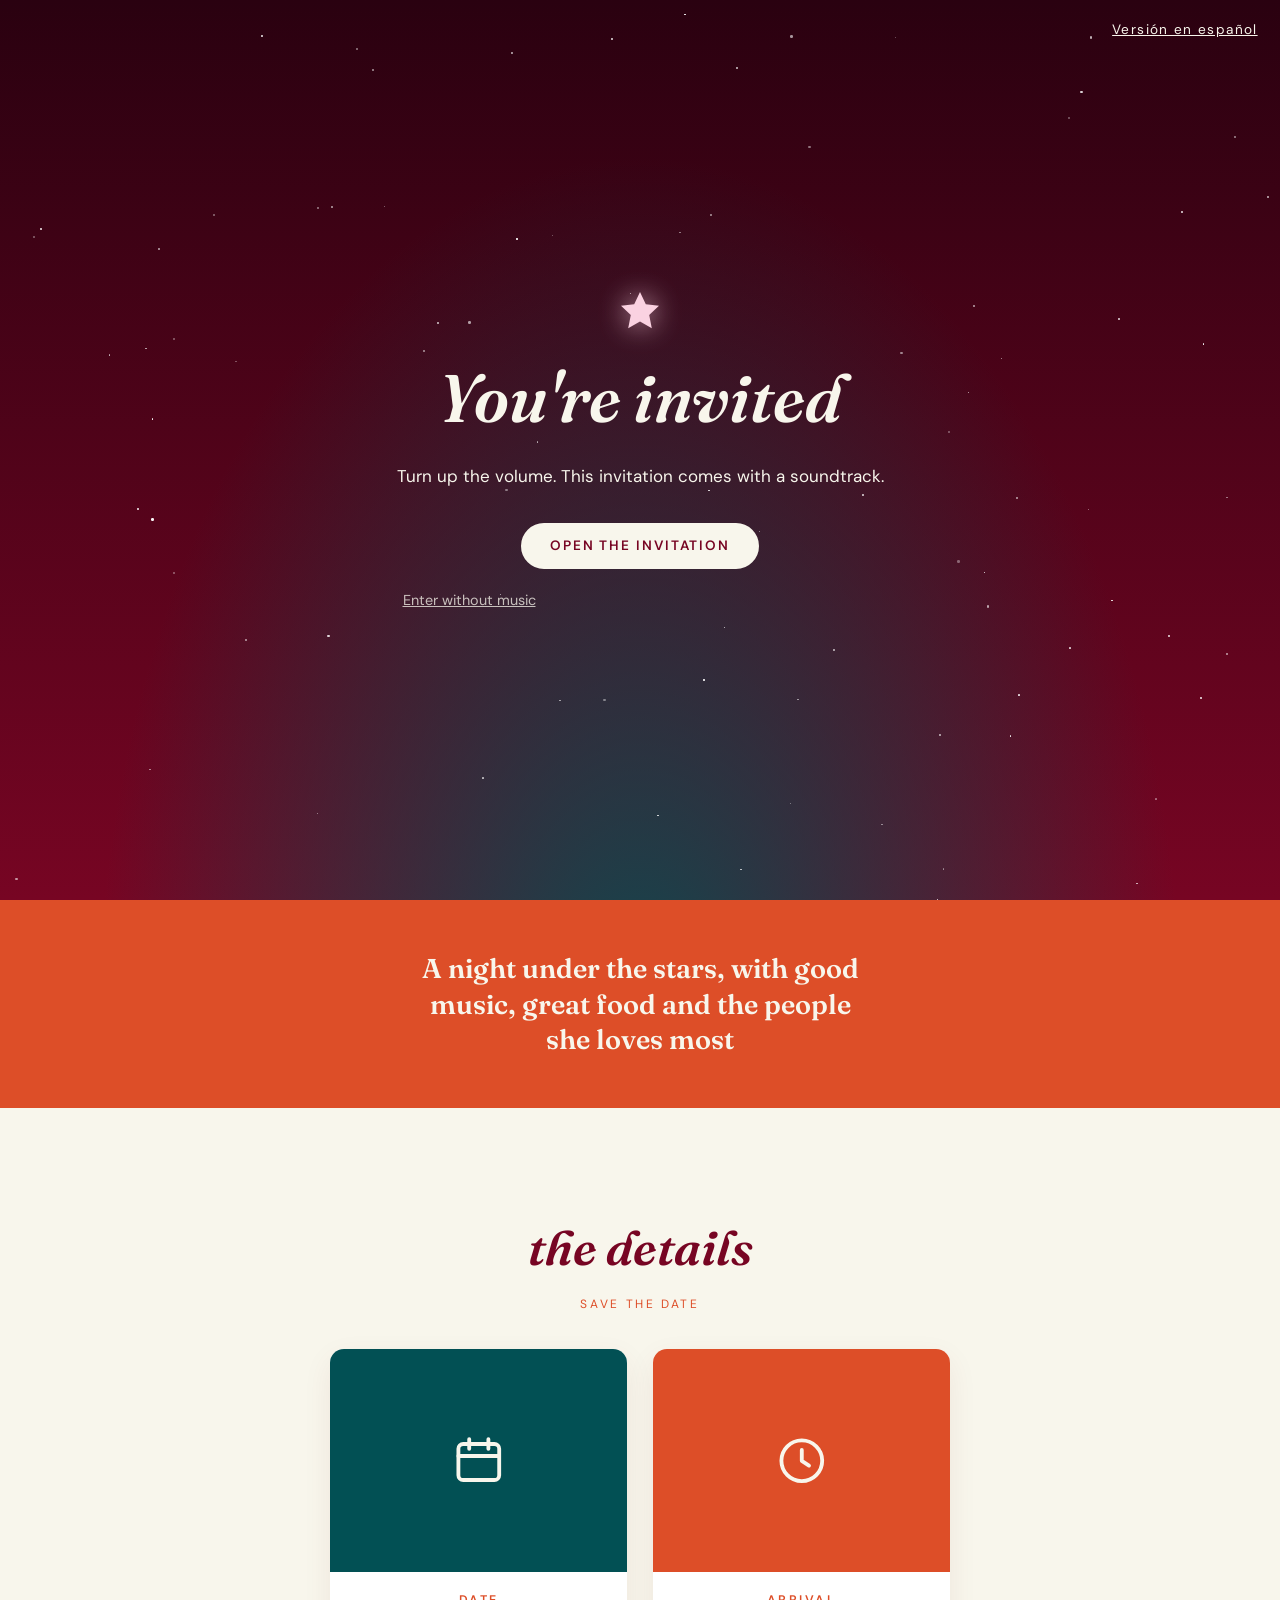
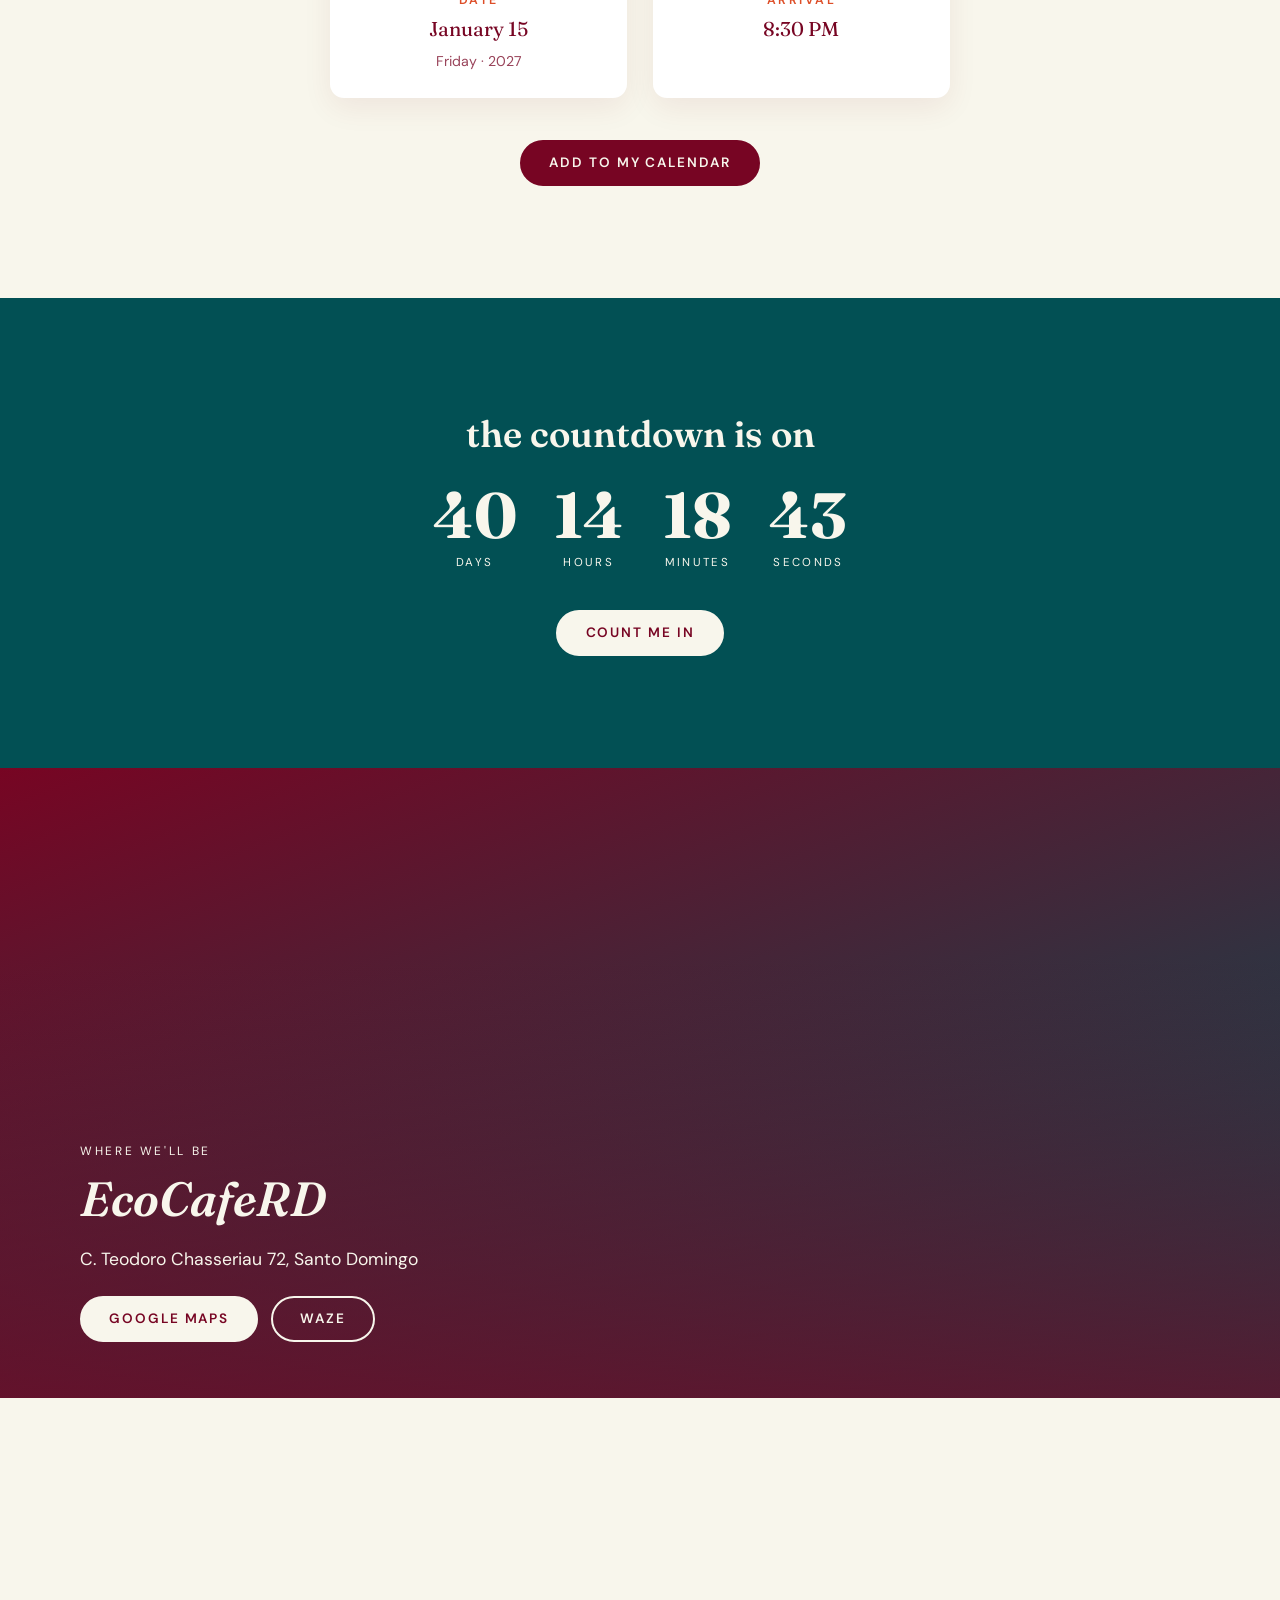
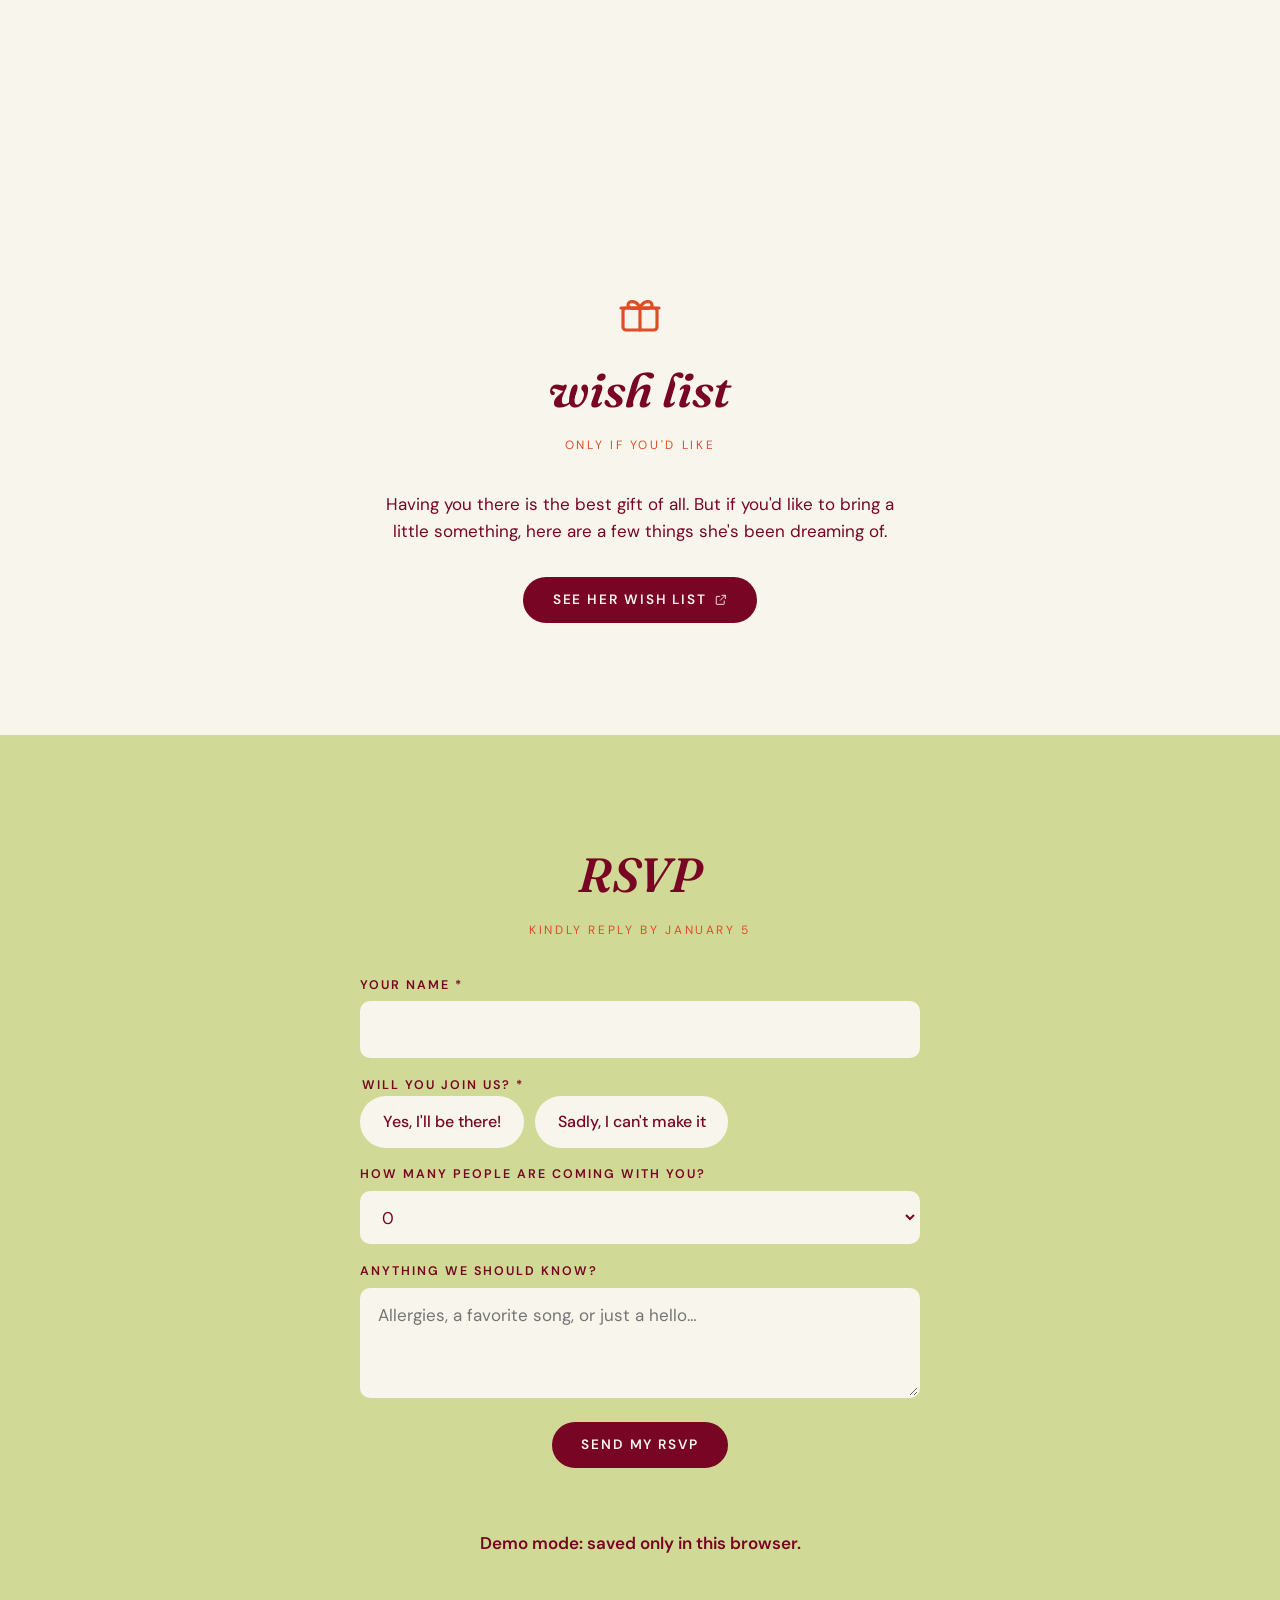
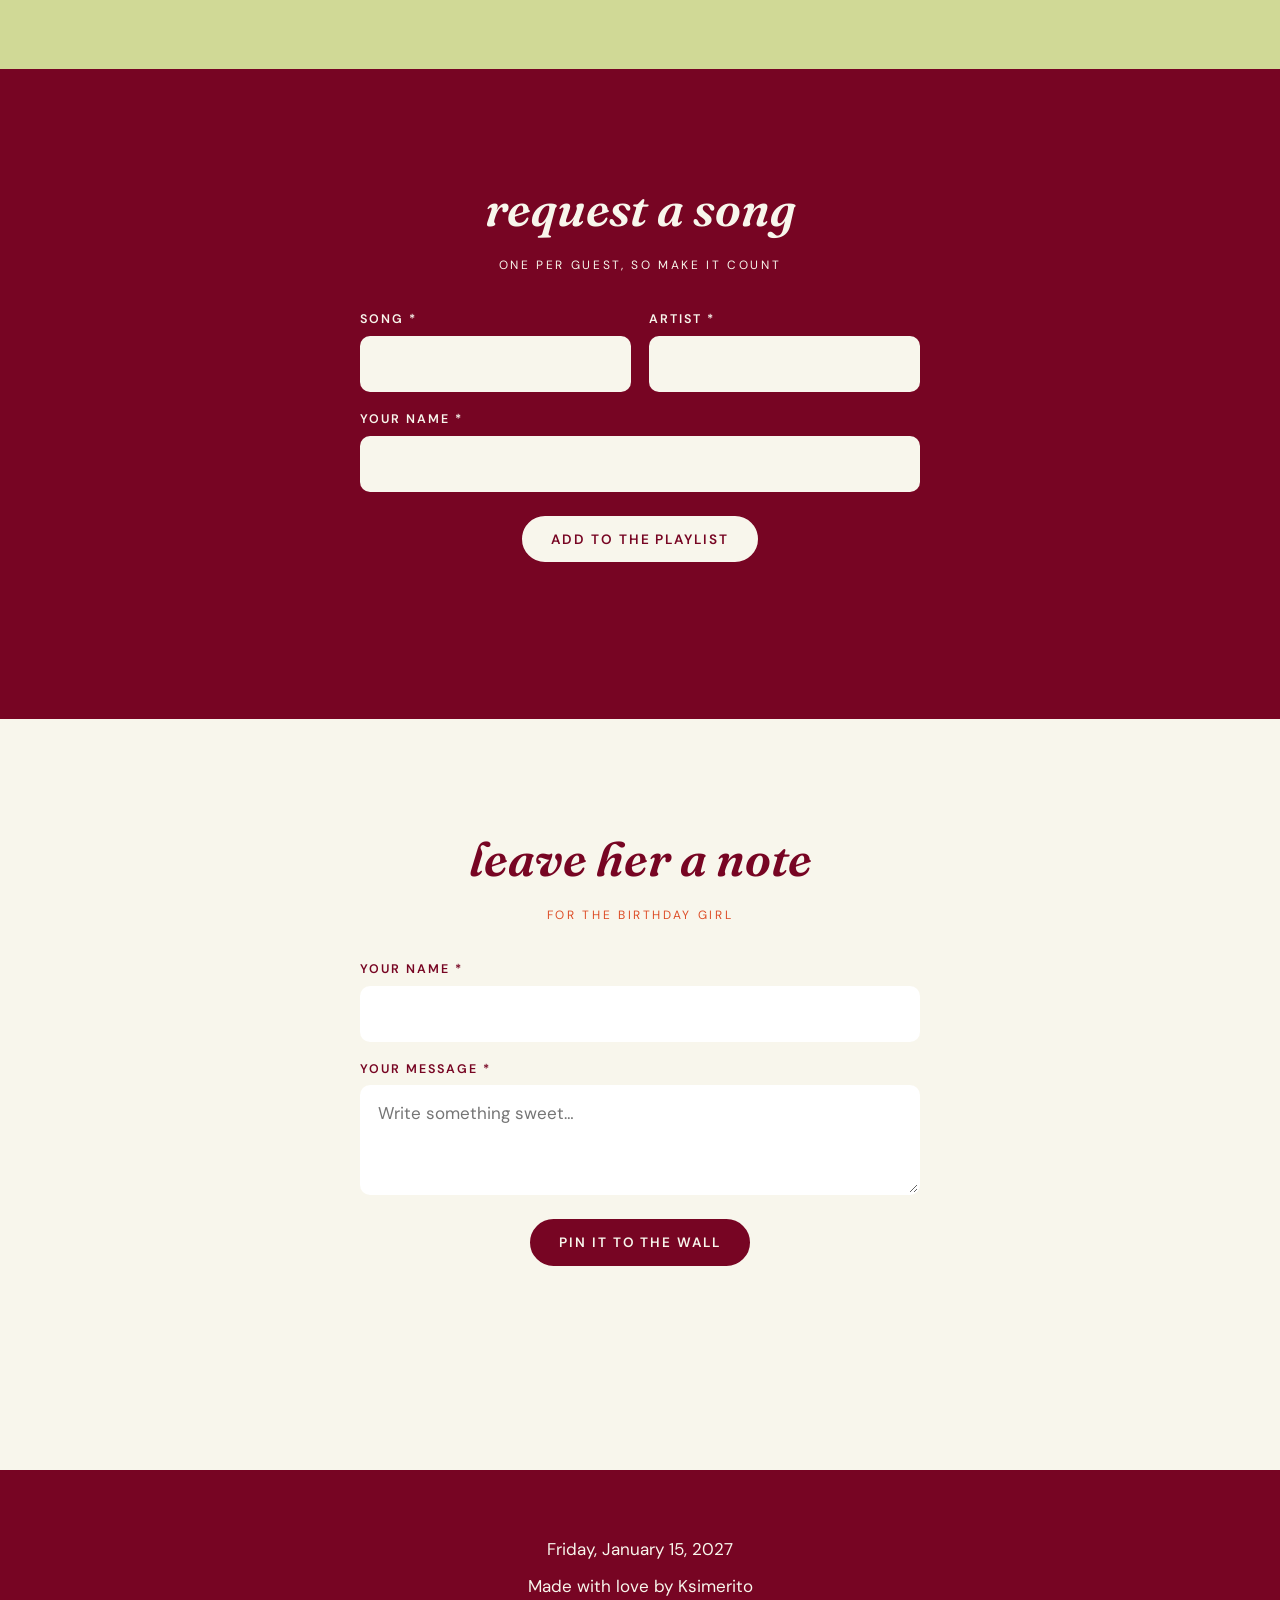
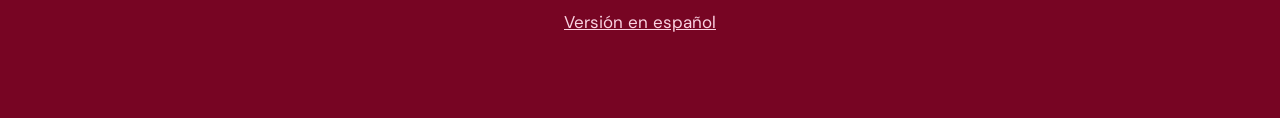
==== commit d8e42432: "Burgundy palette, Friday Jan 15 date, footer credit to Ksimerito New palette from Gabs: Burgundy (pr" ====
--- a/index.html
+++ b/index.html
@@ -10,7 +10,7 @@
   <meta property="og:image" content="assets/img/hero.jpg">
   <link rel="alternate" hreflang="en" href="">
   <link rel="alternate" hreflang="es" href="es/">
-  <link rel="icon" href="data:image/svg+xml,%3Csvg xmlns='http://www.w3.org/2000/svg' viewBox='0 0 24 24'%3E%3Ccircle cx='12' cy='12' r='12' fill='%23224653'/%3E%3Cpath fill='%23E4C259' d='M12 4.5l2.2 4.6 5 .6-3.7 3.5 1 5L12 15.7l-4.5 2.5 1-5-3.7-3.5 5-.6z'/%3E%3C/svg%3E">
+  <link rel="icon" href="data:image/svg+xml,%3Csvg xmlns='http://www.w3.org/2000/svg' viewBox='0 0 24 24'%3E%3Ccircle cx='12' cy='12' r='12' fill='%23770523'/%3E%3Cpath fill='%23FAD2E1' d='M12 4.5l2.2 4.6 5 .6-3.7 3.5 1 5L12 15.7l-4.5 2.5 1-5-3.7-3.5 5-.6z'/%3E%3C/svg%3E">
   <link rel="preconnect" href="https://fonts.googleapis.com">
   <link rel="preconnect" href="https://fonts.gstatic.com" crossorigin>
   <link href="https://fonts.googleapis.com/css2?family=DM+Sans:opsz,wght@9..40,400;9..40,500;9..40,600;9..40,700&family=Fraunces:ital,opsz,wght@0,9..144,500;0,9..144,600;1,9..144,500;1,9..144,600&display=swap" rel="stylesheet">
@@ -242,7 +242,7 @@
 
   <footer class="site-footer">
     <p data-cfg="fullDate">Date to be announced</p>
-    <p>Made with love by Jose</p>
+    <p>Made with love by Ksimerito</p>
     <p><a href="es/" hreflang="es">Versión en español</a></p>
   </footer>
 
--- a/styles.css
+++ b/styles.css
@@ -1,20 +1,15 @@
 /* ==========================================================
    Gabs' birthday — styles
-   Palette (from the reference card)
+   Palette: Peony, Pistachio, Burgundy, Blood Orange, Petrol
    ========================================================== */
 :root {
-  --hawthorn: #F9F8F4;   /* page background, cards */
-  --ivy: #40654A;        /* location, card, focus */
-  --gorse: #C4A524;      /* countdown band */
-  --cowslip: #E4C259;    /* card, song icons */
-  --birch: #D5DCDF;      /* RSVP band */
-  --honeysuckle: #ED9F77;/* tagline band, card */
-  --dogrose: #DCA3B9;    /* accent: footer links */
-  --blackthorn: #224653; /* PRIMARY: headings, buttons, text, footer */
-  --foxglove: #D2437A;   /* ACCENT only: eyebrows, hovers, small details */
-  --willow: #86915D;     /* song band */
-  --rowan: #E65855;      /* hover, accents */
-  --copper: #C45524;     /* about heading */
+  --cream: #F8F6EC;      /* page background */
+  --burgundy: #770523;   /* PRIMARY: headings, buttons, text, footer, song band */
+  --petrol: #025054;     /* countdown band, location, focus */
+  --orange: #DD4E28;     /* tagline band, labels, hovers */
+  --pistachio: #D0D996;  /* RSVP band */
+  --peony: #FAD2E1;      /* ACCENT only: star, small details */
+  --night: #2A0110;      /* deepest burgundy, for the night sky */
 
   --font-display: "Fraunces", Georgia, serif;
   --font-body: "DM Sans", system-ui, sans-serif;
@@ -29,21 +24,21 @@
   font-family: var(--font-body);
   font-size: 17px;
   line-height: 1.6;
-  color: var(--blackthorn);
-  background: var(--hawthorn);
+  color: var(--burgundy);
+  background: var(--cream);
   -webkit-font-smoothing: antialiased;
 }
 body.locked { overflow: hidden; }
 img { max-width: 100%; display: block; }
 [hidden] { display: none !important; }
-a { color: var(--blackthorn); }
-a:hover { color: var(--foxglove); }
+a { color: var(--burgundy); }
+a:hover { color: var(--orange); }
 
 h1, h2, h3 { font-family: var(--font-display); font-weight: 600; line-height: 1.15; margin: 0 0 .4em; }
-h2 { font-size: clamp(2rem, 4.5vw, 3rem); font-style: italic; color: var(--blackthorn); text-align: center; }
+h2 { font-size: clamp(2rem, 4.5vw, 3rem); font-style: italic; color: var(--burgundy); text-align: center; }
 .eyebrow {
   display: block; text-align: center; text-transform: uppercase;
-  letter-spacing: .22em; font-size: .75rem; color: var(--foxglove); opacity: .8; margin-bottom: 2.2rem;
+  letter-spacing: .22em; font-size: .75rem; color: var(--orange); opacity: .8; margin-bottom: 2.2rem;
 }
 .wrap { width: min(var(--max), 100% - 2.5rem); margin-inline: auto; }
 section { position: relative; }
@@ -53,13 +48,13 @@
 .btn {
   display: inline-flex; align-items: center; gap: .5em;
   font: 600 .85rem/1 var(--font-body); letter-spacing: .14em; text-transform: uppercase;
-  padding: 1.05em 2em; border-radius: 999px; border: 2px solid var(--blackthorn);
-  background: var(--blackthorn); color: var(--hawthorn); cursor: pointer; text-decoration: none;
+  padding: 1.05em 2em; border-radius: 999px; border: 2px solid var(--burgundy);
+  background: var(--burgundy); color: var(--cream); cursor: pointer; text-decoration: none;
   transition: transform .25s ease, background .25s ease, border-color .25s ease, color .25s ease;
 }
-.btn:hover { background: var(--foxglove); border-color: var(--foxglove); color: var(--hawthorn); transform: translateY(-2px); }
+.btn:hover { background: var(--orange); border-color: var(--orange); color: var(--cream); transform: translateY(-2px); }
 .btn.ghost { background: transparent; color: inherit; border-color: currentColor; }
-.btn.ghost:hover { background: var(--hawthorn); color: var(--blackthorn); border-color: var(--hawthorn); }
+.btn.ghost:hover { background: var(--cream); color: var(--burgundy); border-color: var(--cream); }
 .btn:disabled { opacity: .55; cursor: wait; transform: none; }
 .btn-row { display: flex; flex-wrap: wrap; gap: .8rem; justify-content: center; }
 
@@ -71,30 +66,30 @@
 .splash {
   position: fixed; inset: 0; z-index: 100;
   display: grid; place-items: center; text-align: center; padding: 2rem;
-  color: var(--hawthorn);
+  color: var(--cream);
   background:
-    radial-gradient(ellipse at 50% 115%, rgba(64, 101, 74, .85), transparent 60%),
-    linear-gradient(180deg, #16303a, var(--blackthorn));
+    radial-gradient(ellipse at 50% 115%, rgba(2, 80, 84, .9), transparent 60%),
+    linear-gradient(180deg, var(--night), var(--burgundy));
   overflow: hidden;
   transition: opacity .9s ease, visibility .9s ease;
 }
 .splash > div:not(.sky) { position: relative; z-index: 1; }
 .splash.gone { opacity: 0; visibility: hidden; }
-.splash .star-icon { font-size: 3rem; color: var(--cowslip); filter: drop-shadow(0 0 14px rgba(228, 194, 89, .7)); animation: glow 3s ease-in-out infinite; }
-@keyframes glow { 50% { transform: scale(1.12); filter: drop-shadow(0 0 22px rgba(228, 194, 89, .95)); } }
-.splash h1 { font-size: clamp(2.4rem, 7vw, 4.2rem); font-style: italic; color: var(--hawthorn); margin-top: 1rem; }
+.splash .star-icon { font-size: 3rem; color: var(--peony); filter: drop-shadow(0 0 14px rgba(250, 210, 225, .8)); animation: glow 3s ease-in-out infinite; }
+@keyframes glow { 50% { transform: scale(1.12); filter: drop-shadow(0 0 22px rgba(250, 210, 225, 1)); } }
+.splash h1 { font-size: clamp(2.4rem, 7vw, 4.2rem); font-style: italic; color: var(--cream); margin-top: 1rem; }
 .splash p { margin: 0 0 2rem; }
-.splash .skip { display: block; margin-top: 1.2rem; background: none; border: 0; color: var(--hawthorn); opacity: .75; text-decoration: underline; cursor: pointer; font: inherit; font-size: .9rem; }
-.splash .lang { position: absolute; z-index: 1; top: 1.2rem; right: 1.4rem; font-size: .85rem; letter-spacing: .1em; color: var(--hawthorn); }
-.splash .btn { background: var(--hawthorn); border-color: var(--hawthorn); color: var(--blackthorn); }
-.splash .btn:hover { background: var(--foxglove); border-color: var(--foxglove); color: var(--hawthorn); }
+.splash .skip { display: block; margin-top: 1.2rem; background: none; border: 0; color: var(--cream); opacity: .75; text-decoration: underline; cursor: pointer; font: inherit; font-size: .9rem; }
+.splash .lang { position: absolute; z-index: 1; top: 1.2rem; right: 1.4rem; font-size: .85rem; letter-spacing: .1em; color: var(--cream); }
+.splash .btn { background: var(--cream); border-color: var(--cream); color: var(--burgundy); }
+.splash .btn:hover { background: var(--orange); border-color: var(--orange); color: var(--cream); }
 
 /* ---------- night sky (stars added by main.js) ---------- */
 .sky { position: absolute; inset: 0; overflow: hidden; pointer-events: none; z-index: 0; }
 .sky .star { position: absolute; width: var(--s); height: var(--s); border-radius: 50%; background: #fff; opacity: var(--o); animation: twinkle var(--d) ease-in-out infinite; }
 .sky .shooting {
   position: absolute; width: 150px; height: 2px; border-radius: 2px; opacity: 0;
-  background: linear-gradient(90deg, #fff, rgba(228, 194, 89, .6) 30%, transparent);
+  background: linear-gradient(90deg, #fff, rgba(250, 210, 225, .7) 30%, transparent);
   animation: shoot var(--dur) linear infinite;
 }
 @keyframes twinkle { 50% { opacity: .12; } }
@@ -109,14 +104,14 @@
 .topbar {
   position: fixed; top: 0; left: 0; right: 0; z-index: 50;
   display: flex; justify-content: space-between; align-items: center;
-  padding: .9rem 1.4rem; color: var(--hawthorn);
+  padding: .9rem 1.4rem; color: var(--cream);
   transition: background .4s ease, color .4s ease, box-shadow .4s ease;
 }
-.topbar.solid { background: rgba(249, 248, 244, .94); color: var(--blackthorn); box-shadow: 0 2px 18px rgba(34, 70, 83, .08); backdrop-filter: blur(6px); }
+.topbar.solid { background: rgba(248, 246, 236, .94); color: var(--burgundy); box-shadow: 0 2px 18px rgba(119, 5, 35, .08); backdrop-filter: blur(6px); }
 .topbar .brand { font-family: var(--font-display); font-style: italic; font-size: 1.35rem; color: inherit; text-decoration: none; }
 .topbar nav { display: flex; gap: 1.3rem; align-items: center; font-size: .8rem; letter-spacing: .14em; text-transform: uppercase; }
 .topbar nav a { color: inherit; text-decoration: none; }
-.topbar nav a:hover { color: var(--foxglove); }
+.topbar nav a:hover { color: var(--orange); }
 .topbar .lang-switch { border: 1.5px solid currentColor; border-radius: 999px; padding: .3em .9em; }
 @media (max-width: 760px) { .topbar nav a:not(.lang-switch) { display: none; } }
 
@@ -124,11 +119,11 @@
 .music-btn {
   position: fixed; right: 1.2rem; bottom: 1.2rem; z-index: 60;
   width: 52px; height: 52px; border-radius: 50%; border: 0;
-  background: var(--blackthorn); color: var(--hawthorn); cursor: pointer;
-  display: grid; place-items: center; box-shadow: 0 6px 20px rgba(34, 70, 83, .35);
+  background: var(--burgundy); color: var(--cream); cursor: pointer;
+  display: grid; place-items: center; box-shadow: 0 6px 20px rgba(119, 5, 35, .35);
   transition: transform .2s ease, background .2s ease;
 }
-.music-btn:hover { transform: scale(1.07); background: var(--foxglove); }
+.music-btn:hover { transform: scale(1.07); background: var(--orange); }
 .music-btn svg { width: 22px; height: 22px; }
 .music-btn .bars { display: flex; gap: 3px; align-items: flex-end; height: 18px; }
 .music-btn .bars i { width: 3px; background: currentColor; border-radius: 2px; animation: eq 1s ease-in-out infinite; }
@@ -140,55 +135,54 @@
 /* ---------- hero / portada ---------- */
 .hero {
   min-height: 100vh; min-height: 100svh; overflow: hidden;
-  display: grid; place-items: center; text-align: center; color: var(--hawthorn);
+  display: grid; place-items: center; text-align: center; color: var(--cream);
 }
 .hero-bg {
   position: absolute; inset: -8% 0; z-index: 0; will-change: transform;
   /* Your photo goes first; if it is missing, the painted placeholder shows. */
   background:
-    linear-gradient(rgba(34, 70, 83, .12), rgba(34, 70, 83, .3)),
+    linear-gradient(rgba(119, 5, 35, .12), rgba(119, 5, 35, .3)),
     url("assets/img/hero.jpg") center / cover no-repeat,
-    radial-gradient(ellipse at 82% 18%, rgba(228, 194, 89, .45), transparent 45%),
-    radial-gradient(ellipse at 12% 88%, rgba(237, 159, 119, .4), transparent 50%),
-    linear-gradient(175deg, #16303a 5%, var(--blackthorn) 45%, var(--ivy) 100%);
+    radial-gradient(ellipse at 82% 18%, rgba(250, 210, 225, .22), transparent 45%),
+    radial-gradient(ellipse at 12% 88%, rgba(221, 78, 40, .35), transparent 50%),
+    linear-gradient(175deg, var(--night) 5%, var(--burgundy) 50%, var(--petrol) 100%);
 }
 .hero-inner { position: relative; z-index: 1; padding: 6rem 1.5rem 4rem; }
 .hero .kicker { text-transform: uppercase; letter-spacing: .3em; font-size: .8rem; }
-.hero h1 { font-size: clamp(4.5rem, 16vw, 10rem); font-style: italic; font-weight: 500; margin: .1em 0; text-shadow: 0 4px 30px rgba(34, 70, 83, .25); }
+.hero h1 { font-size: clamp(4.5rem, 16vw, 10rem); font-style: italic; font-weight: 500; margin: .1em 0; text-shadow: 0 4px 30px rgba(119, 5, 35, .25); }
 .hero .sub { font-family: var(--font-display); font-size: clamp(1.2rem, 3vw, 1.7rem); margin: 0 0 2rem; }
-.scroll-cue { position: absolute; bottom: 1.8rem; left: 50%; transform: translateX(-50%); z-index: 1; color: var(--hawthorn); animation: bob 2.2s ease-in-out infinite; }
+.scroll-cue { position: absolute; bottom: 1.8rem; left: 50%; transform: translateX(-50%); z-index: 1; color: var(--cream); animation: bob 2.2s ease-in-out infinite; }
 .scroll-cue svg { width: 28px; height: 28px; }
 @keyframes bob { 0%, 100% { transform: translate(-50%, 0); } 50% { transform: translate(-50%, 8px); } }
 
 /* ---------- color bands ---------- */
-.band { text-align: center; color: var(--hawthorn); overflow: hidden; }
+.band { text-align: center; color: var(--cream); overflow: hidden; }
 .band p.big { font-family: var(--font-display); font-size: clamp(1.4rem, 3.4vw, 2.3rem); font-weight: 600; max-width: 26ch; margin: 0 auto 1.6rem; line-height: 1.3; }
-.band-honey { background: var(--honeysuckle); padding: 3.2rem 0; }
+.band-honey { background: var(--orange); padding: 3.2rem 0; }
 .band-honey p.big { margin-bottom: 0; font-size: clamp(1.2rem, 2.6vw, 1.7rem); }
-.band-gorse { background: var(--gorse); }
+.band-gorse { background: var(--petrol); }
 @keyframes spin { to { transform: rotate(360deg); } }
 
 .countdown { display: flex; justify-content: center; gap: clamp(.8rem, 3vw, 2.2rem); margin: 0 0 2.2rem; }
 .countdown div { min-width: 4.6rem; }
 .countdown b { display: block; font-family: var(--font-display); font-size: clamp(2.4rem, 7vw, 4rem); line-height: 1; }
 .countdown span { font-size: .72rem; letter-spacing: .2em; text-transform: uppercase; }
-.band-gorse .btn { background: var(--hawthorn); border-color: var(--hawthorn); color: var(--blackthorn); }
-.band-gorse .btn:hover { background: var(--blackthorn); border-color: var(--blackthorn); color: var(--hawthorn); }
+.band-gorse .btn { background: var(--cream); border-color: var(--cream); color: var(--burgundy); }
+.band-gorse .btn:hover { background: var(--orange); border-color: var(--orange); color: var(--cream); }
 
 /* ---------- details cards ---------- */
 .cards { display: grid; grid-template-columns: repeat(2, 1fr); gap: 1.6rem; max-width: 620px; margin: 0 auto; }
 .card {
   background: #fff; border-radius: var(--radius); overflow: hidden; text-align: center;
-  box-shadow: 0 10px 30px rgba(34, 70, 83, .07);
+  box-shadow: 0 10px 30px rgba(119, 5, 35, .07);
   transition: transform .3s ease, box-shadow .3s ease;
 }
-.card:hover { transform: translateY(-6px); box-shadow: 0 18px 40px rgba(34, 70, 83, .12); }
+.card:hover { transform: translateY(-6px); box-shadow: 0 18px 40px rgba(119, 5, 35, .12); }
 .card .card-top { aspect-ratio: 4 / 3; display: grid; place-items: center; font-size: 3.6rem; }
-.card:nth-child(1) .card-top { background: var(--ivy); color: var(--hawthorn); }
-.card:nth-child(2) .card-top { background: var(--honeysuckle); color: var(--hawthorn); }
-.card:nth-child(3) .card-top { background: var(--cowslip); color: var(--blackthorn); }
+.card:nth-child(1) .card-top { background: var(--petrol); color: var(--cream); }
+.card:nth-child(2) .card-top { background: var(--orange); color: var(--cream); }
 .card .card-body { padding: 1.3rem 1rem 1.6rem; }
-.card h3 { font-size: .78rem; font-family: var(--font-body); letter-spacing: .2em; text-transform: uppercase; color: var(--foxglove); margin-bottom: .5em; } /* accent */
+.card h3 { font-size: .78rem; font-family: var(--font-body); letter-spacing: .2em; text-transform: uppercase; color: var(--orange); margin-bottom: .5em; } /* accent */
 .card p { margin: 0; font-family: var(--font-display); font-size: 1.25rem; }
 .card small { display: block; margin-top: .3em; opacity: .75; }
 .details-cta { text-align: center; margin-top: 2.6rem; }
@@ -196,65 +190,69 @@
 
 /* ---------- location ---------- */
 .location-photo {
-  min-height: 70vh; display: flex; align-items: flex-end; color: var(--hawthorn);
+  min-height: 70vh; display: flex; align-items: flex-end; color: var(--cream);
   background:
-    linear-gradient(180deg, transparent 30%, rgba(34, 70, 83, .7)),
+    linear-gradient(180deg, transparent 30%, rgba(119, 5, 35, .7)),
     url("assets/img/venue.jpg") center / cover no-repeat,
-    linear-gradient(160deg, var(--willow), var(--ivy));
+    linear-gradient(160deg, var(--burgundy), var(--petrol));
 }
 .location-photo .wrap { padding: 3.5rem 0; }
-.location-photo h2 { text-align: left; color: var(--hawthorn); }
-.location-photo .eyebrow { text-align: left; color: var(--hawthorn); margin-bottom: .6rem; }
+.location-photo h2 { text-align: left; color: var(--cream); }
+.location-photo .eyebrow { text-align: left; color: var(--cream); margin-bottom: .6rem; }
 .location-photo p { max-width: 36ch; font-size: 1.1rem; margin: 0 0 1.4rem; }
 .location-photo .btn-row { justify-content: flex-start; }
+.location-photo .btn:not(.ghost) { background: var(--cream); border-color: var(--cream); color: var(--burgundy); }
+.location-photo .btn:not(.ghost):hover { background: var(--orange); border-color: var(--orange); color: var(--cream); }
 .map { width: 100%; height: 380px; border: 0; display: block; filter: saturate(.85); }
 
 
 /* ---------- gifts ---------- */
 .gifts-box { text-align: center; }
-.gifts-box .gift-icon { font-size: 3rem; color: var(--copper); margin-bottom: 1rem; }
+.gifts-box .gift-icon { font-size: 3rem; color: var(--orange); margin-bottom: 1rem; }
 .gifts-box p { max-width: 44ch; margin: 0 auto 2rem; }
 
 /* ---------- forms ---------- */
-.band-birch { background: var(--birch); }
-.band-willow { background: var(--willow); color: var(--hawthorn); }
-.band-willow h2, .band-willow .eyebrow { color: var(--hawthorn); }
+.band-birch { background: var(--pistachio); }
+.band-willow { background: var(--burgundy); color: var(--cream); }
+.band-willow h2, .band-willow .eyebrow { color: var(--cream); }
+.band-willow .btn { background: var(--cream); border-color: var(--cream); color: var(--burgundy); }
+.band-willow .btn:hover { background: var(--orange); border-color: var(--orange); color: var(--cream); }
 .form { max-width: 560px; margin: 0 auto; display: grid; gap: 1.1rem; }
 .form .row { display: grid; grid-template-columns: 1fr 1fr; gap: 1.1rem; }
 @media (max-width: 560px) { .form .row { grid-template-columns: 1fr; } }
 .field { display: grid; gap: .35rem; }
 .field label, .field legend { font-size: .78rem; letter-spacing: .16em; text-transform: uppercase; font-weight: 600; }
 .field input, .field textarea, .field select {
-  font: inherit; color: var(--blackthorn); background: var(--hawthorn);
+  font: inherit; color: var(--burgundy); background: var(--cream);
   border: 2px solid transparent; border-radius: 10px; padding: .8rem 1rem; width: 100%;
   transition: border-color .2s ease, box-shadow .2s ease;
 }
 .field textarea { min-height: 110px; resize: vertical; }
-.field input:focus, .field textarea:focus, .field select:focus { outline: none; border-color: var(--ivy); box-shadow: 0 0 0 4px rgba(64, 101, 74, .18); }
+.field input:focus, .field textarea:focus, .field select:focus { outline: none; border-color: var(--petrol); box-shadow: 0 0 0 4px rgba(2, 80, 84, .18); }
 fieldset.field { border: 0; padding: 0; margin: 0; }
 .choices { display: flex; gap: .7rem; flex-wrap: wrap; }
 .choices label { text-transform: none; letter-spacing: 0; font-size: 1rem; font-weight: 500; }
 .choices input { position: absolute; opacity: 0; pointer-events: none; }
-.choices span { display: inline-block; padding: .7rem 1.3rem; border-radius: 999px; background: var(--hawthorn); cursor: pointer; border: 2px solid transparent; transition: all .2s ease; }
-.choices input:checked + span { background: var(--blackthorn); color: var(--hawthorn); }
-.choices input:focus-visible + span { border-color: var(--ivy); }
+.choices span { display: inline-block; padding: .7rem 1.3rem; border-radius: 999px; background: var(--cream); cursor: pointer; border: 2px solid transparent; transition: all .2s ease; }
+.choices input:checked + span { background: var(--burgundy); color: var(--cream); }
+.choices input:focus-visible + span { border-color: var(--petrol); }
 .form .btn { justify-self: center; margin-top: .4rem; }
 .captcha { justify-self: center; min-height: 78px; }
 .yt-box { position: fixed; left: -9999px; top: 0; width: 200px; height: 200px; overflow: hidden; pointer-events: none; }
 .form-msg { text-align: center; min-height: 1.6em; margin: 0; font-weight: 600; }
-.form-msg.ok { color: var(--ivy); }
-.form-msg.err { color: var(--rowan); }
-.band-willow .form-msg.ok, .band-willow .form-msg.err { color: var(--hawthorn); }
+.form-msg.ok { color: var(--petrol); }
+.form-msg.err { color: var(--orange); }
+.band-willow .form-msg.ok, .band-willow .form-msg.err { color: var(--cream); }
 .thanks { text-align: center; display: none; }
-.thanks .icon { font-size: 3.2rem; color: var(--ivy); }
-.band-willow .thanks .icon { color: var(--hawthorn); }
+.thanks .icon { font-size: 3.2rem; color: var(--petrol); }
+.band-willow .thanks .icon { color: var(--cream); }
 .done .thanks { display: block; }
 .done form { display: none; }
 
 /* song list */
 .song-list { list-style: none; padding: 0; margin: 2.6rem auto 0; max-width: 560px; display: grid; gap: .55rem; }
-.song-list li { display: flex; align-items: center; gap: .8rem; background: rgba(249, 248, 244, .14); border-radius: 10px; padding: .7rem 1rem; }
-.song-list li .icon { font-size: 1.3rem; color: var(--cowslip); flex: none; }
+.song-list li { display: flex; align-items: center; gap: .8rem; background: rgba(248, 246, 236, .14); border-radius: 10px; padding: .7rem 1rem; }
+.song-list li .icon { font-size: 1.3rem; color: var(--peony); flex: none; }
 .song-list li b { font-weight: 600; }
 .song-list li small { margin-left: auto; opacity: .8; white-space: nowrap; }
 
@@ -264,25 +262,25 @@
 .wall { columns: 3 260px; column-gap: 1.4rem; }
 .note {
   break-inside: avoid; margin: 0 0 1.4rem; padding: 1.4rem 1.3rem 1.1rem; border-radius: 6px;
-  box-shadow: 0 8px 22px rgba(34, 70, 83, .1); position: relative; transform: rotate(var(--tilt, 0deg));
-}
-.note::before { content: ""; position: absolute; top: -9px; left: 50%; width: 18px; height: 18px; margin-left: -9px; border-radius: 50%; background: var(--foxglove); box-shadow: 0 2px 4px rgba(0, 0, 0, .2); }
+  box-shadow: 0 8px 22px rgba(119, 5, 35, .1); position: relative; transform: rotate(var(--tilt, 0deg));
+}
+.note::before { content: ""; position: absolute; top: -9px; left: 50%; width: 18px; height: 18px; margin-left: -9px; border-radius: 50%; background: var(--orange); box-shadow: 0 2px 4px rgba(0, 0, 0, .2); }
 .note p { margin: 0 0 .7rem; font-family: var(--font-display); font-size: 1.12rem; line-height: 1.45; white-space: pre-wrap; word-wrap: break-word; }
 .note footer { font-size: .8rem; letter-spacing: .1em; text-transform: uppercase; font-weight: 700; }
-.note.c0 { background: #F6DCE6; }
-.note.c1 { background: #FBE0D2; }
-.note.c2 { background: #F7ECC6; }
-.note.c3 { background: #E3E8D4; }
-.note.c4 { background: #E6EBED; }
+.note.c0 { background: #FCE6EE; }
+.note.c1 { background: #F8DDD3; }
+.note.c2 { background: #EEF1D6; }
+.note.c3 { background: #D5E6E5; }
+.note.c4 { background: #F1ECDA; }
 
 /* ---------- footer ---------- */
-.site-footer { background: var(--blackthorn); color: var(--hawthorn); text-align: center; padding: 3.5rem 1rem 4.5rem; }
+.site-footer { background: var(--burgundy); color: var(--cream); text-align: center; padding: 3.5rem 1rem 4.5rem; }
 .site-footer p { margin: .6rem 0; }
-.site-footer a { color: var(--dogrose); }
+.site-footer a { color: var(--peony); }
 
 /* ---------- placeholders (remove once real content is in) ---------- */
-.ph { background: rgba(230, 88, 85, .12); outline: 1px dashed rgba(230, 88, 85, .6); border-radius: 4px; padding: 0 .2em; }
-.band .ph, .hero .ph, .location-photo .ph, .band-willow .ph { background: rgba(249, 248, 244, .18); outline-color: rgba(249, 248, 244, .7); }
+.ph { background: rgba(221, 78, 40, .12); outline: 1px dashed rgba(221, 78, 40, .6); border-radius: 4px; padding: 0 .2em; }
+.band .ph, .hero .ph, .location-photo .ph, .band-willow .ph { background: rgba(248, 246, 236, .18); outline-color: rgba(248, 246, 236, .7); }
 
 /* ==========================================================
    Scroll animations
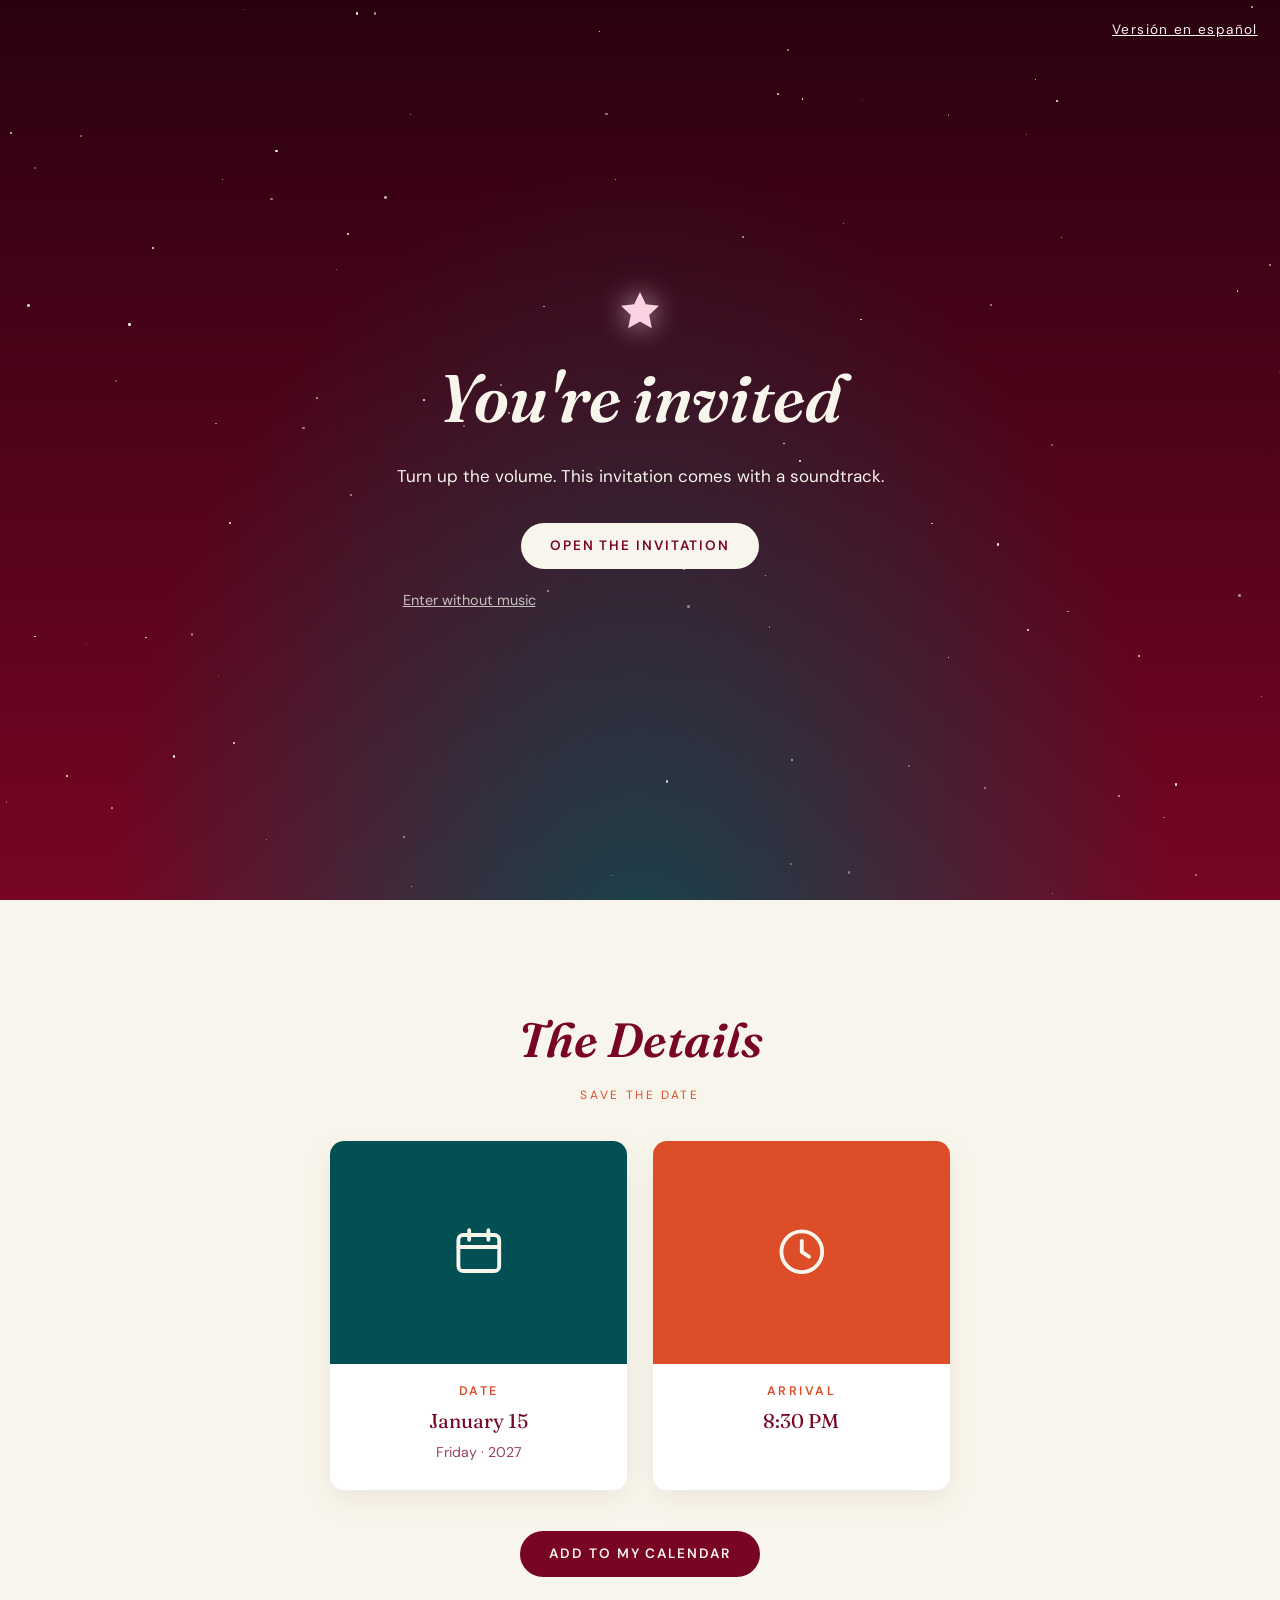
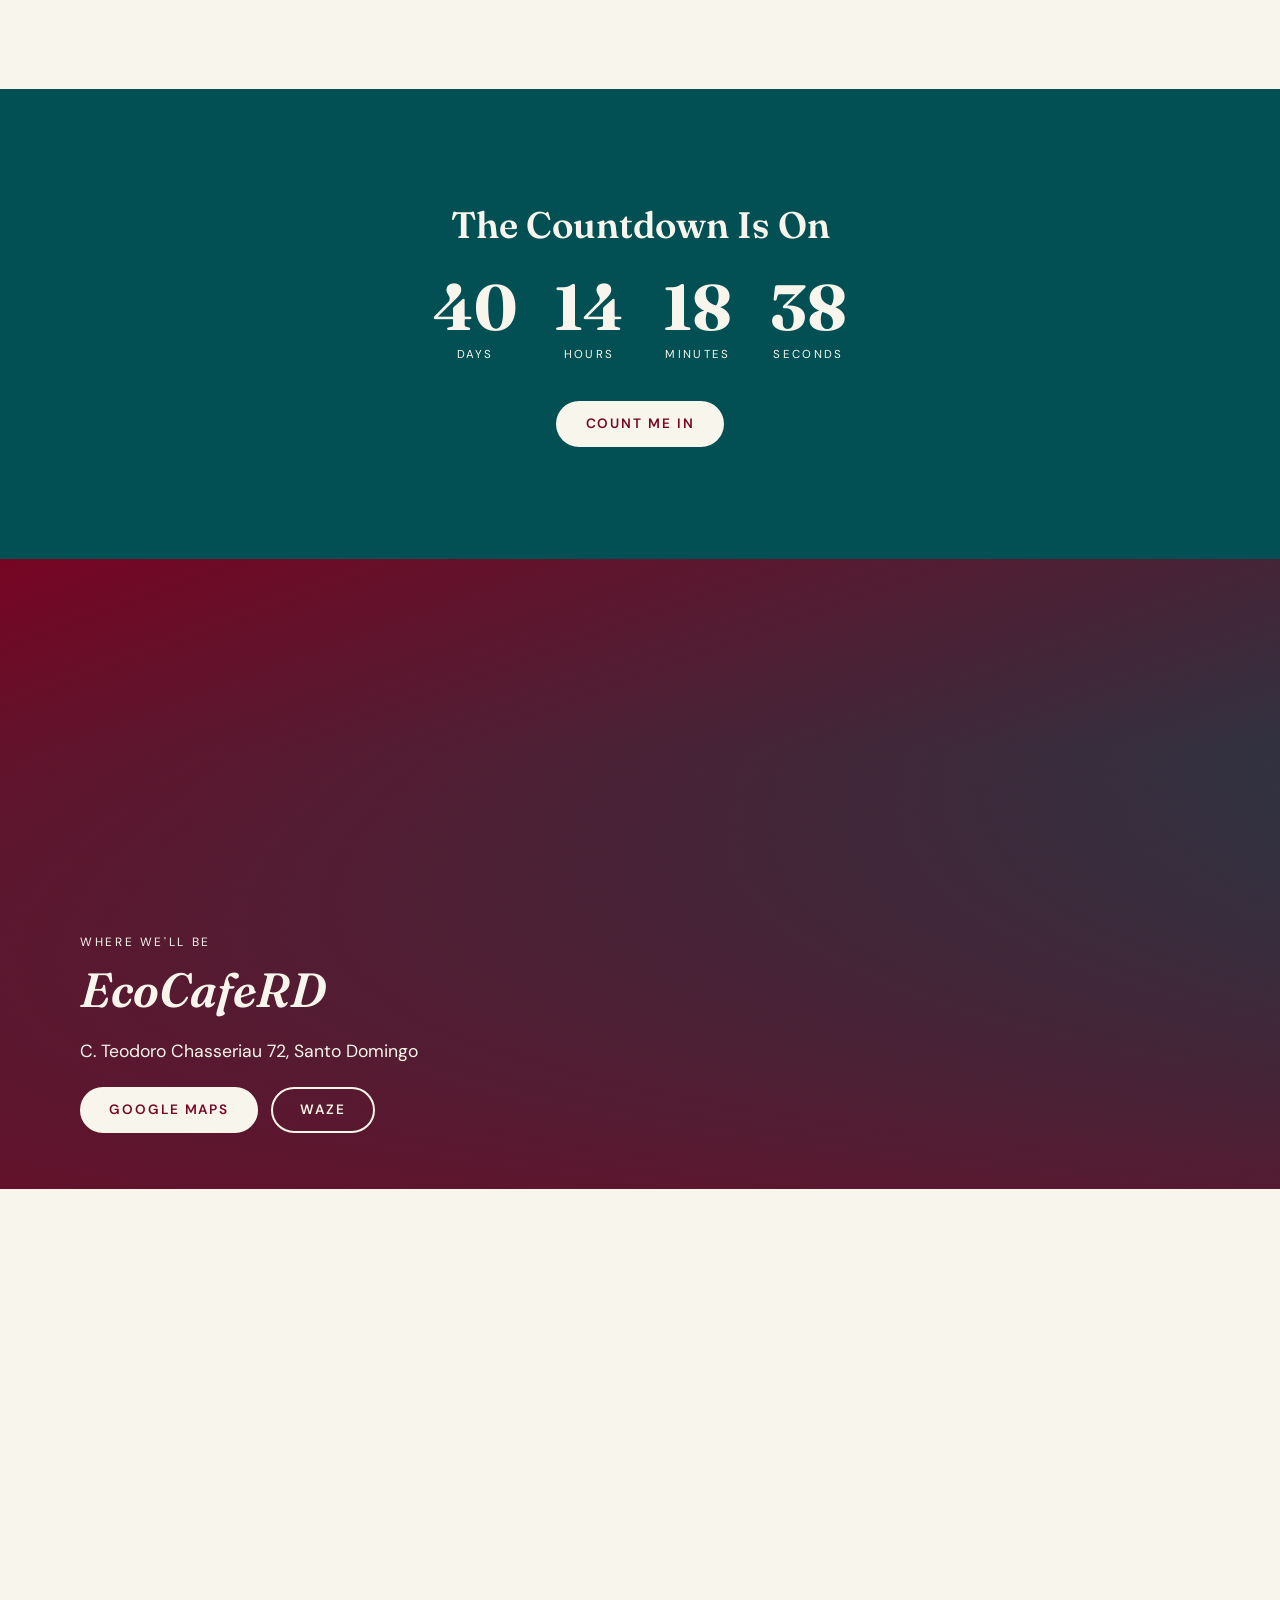
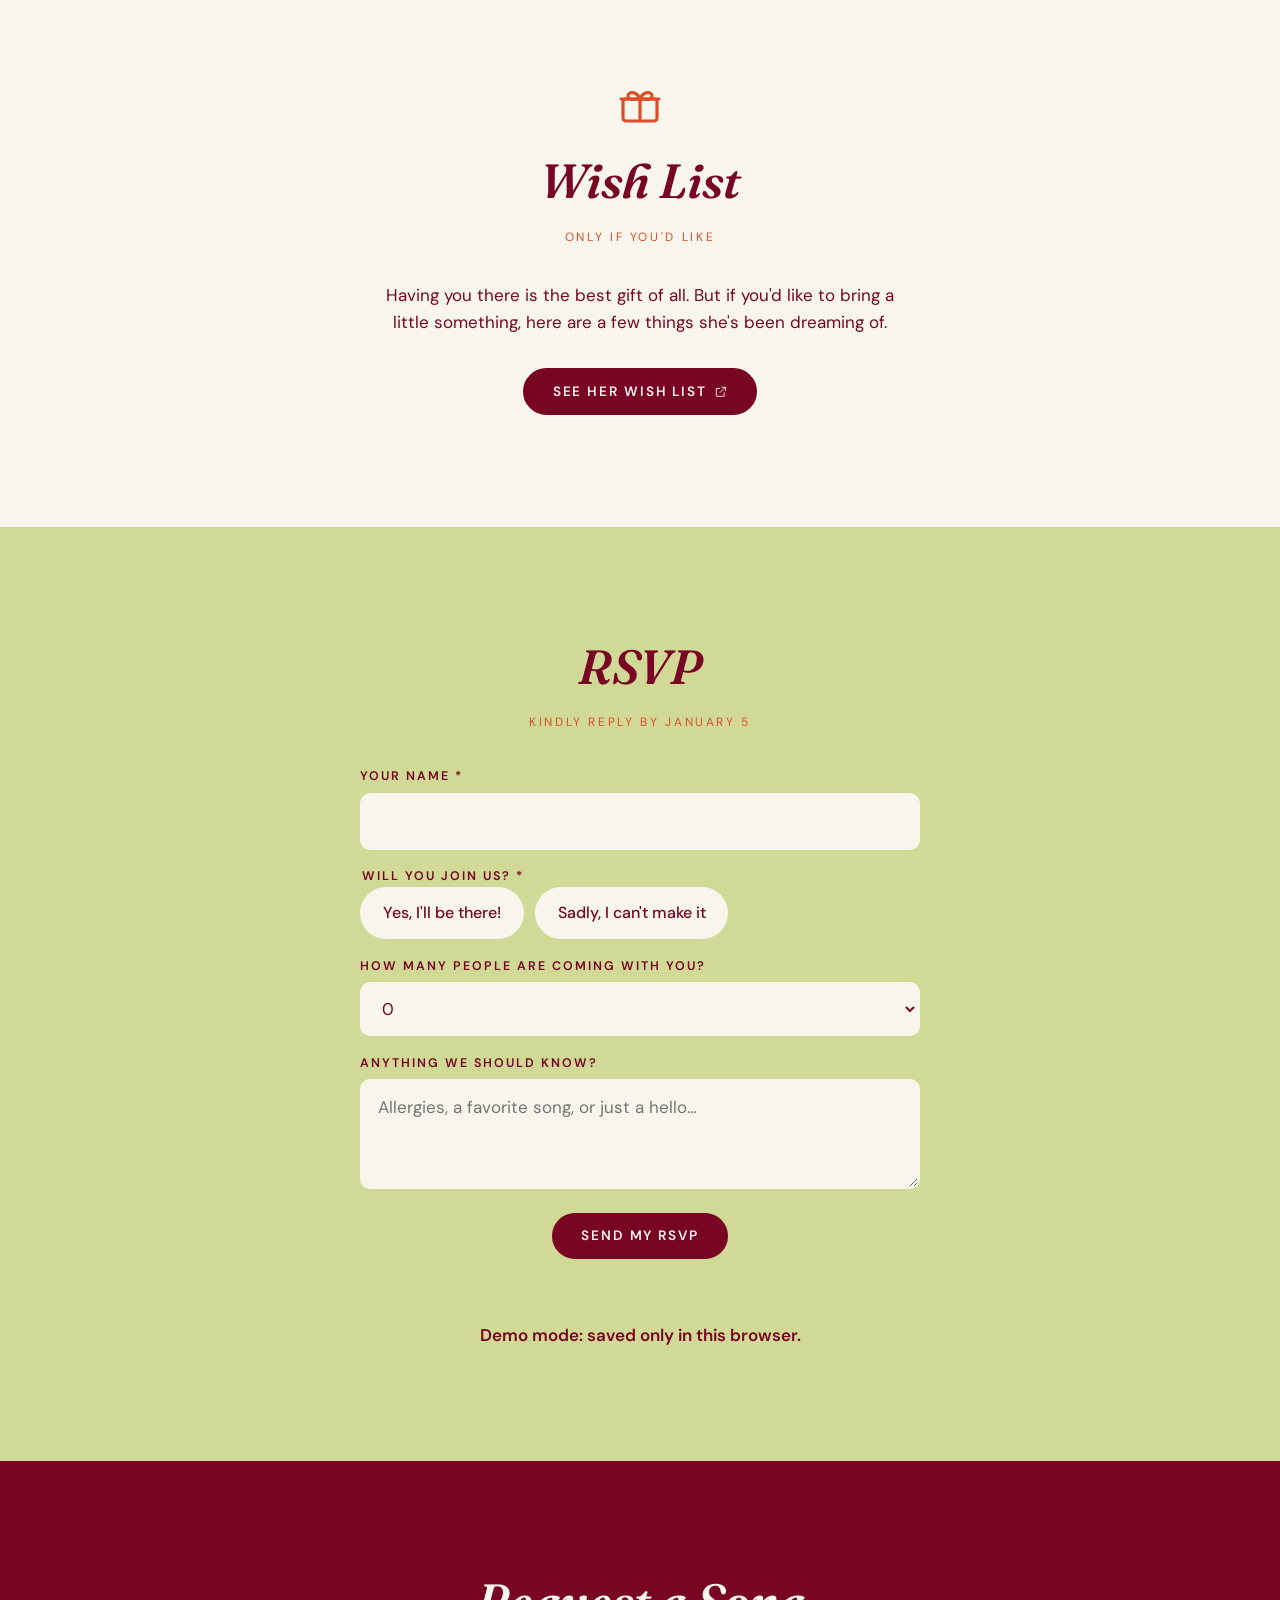
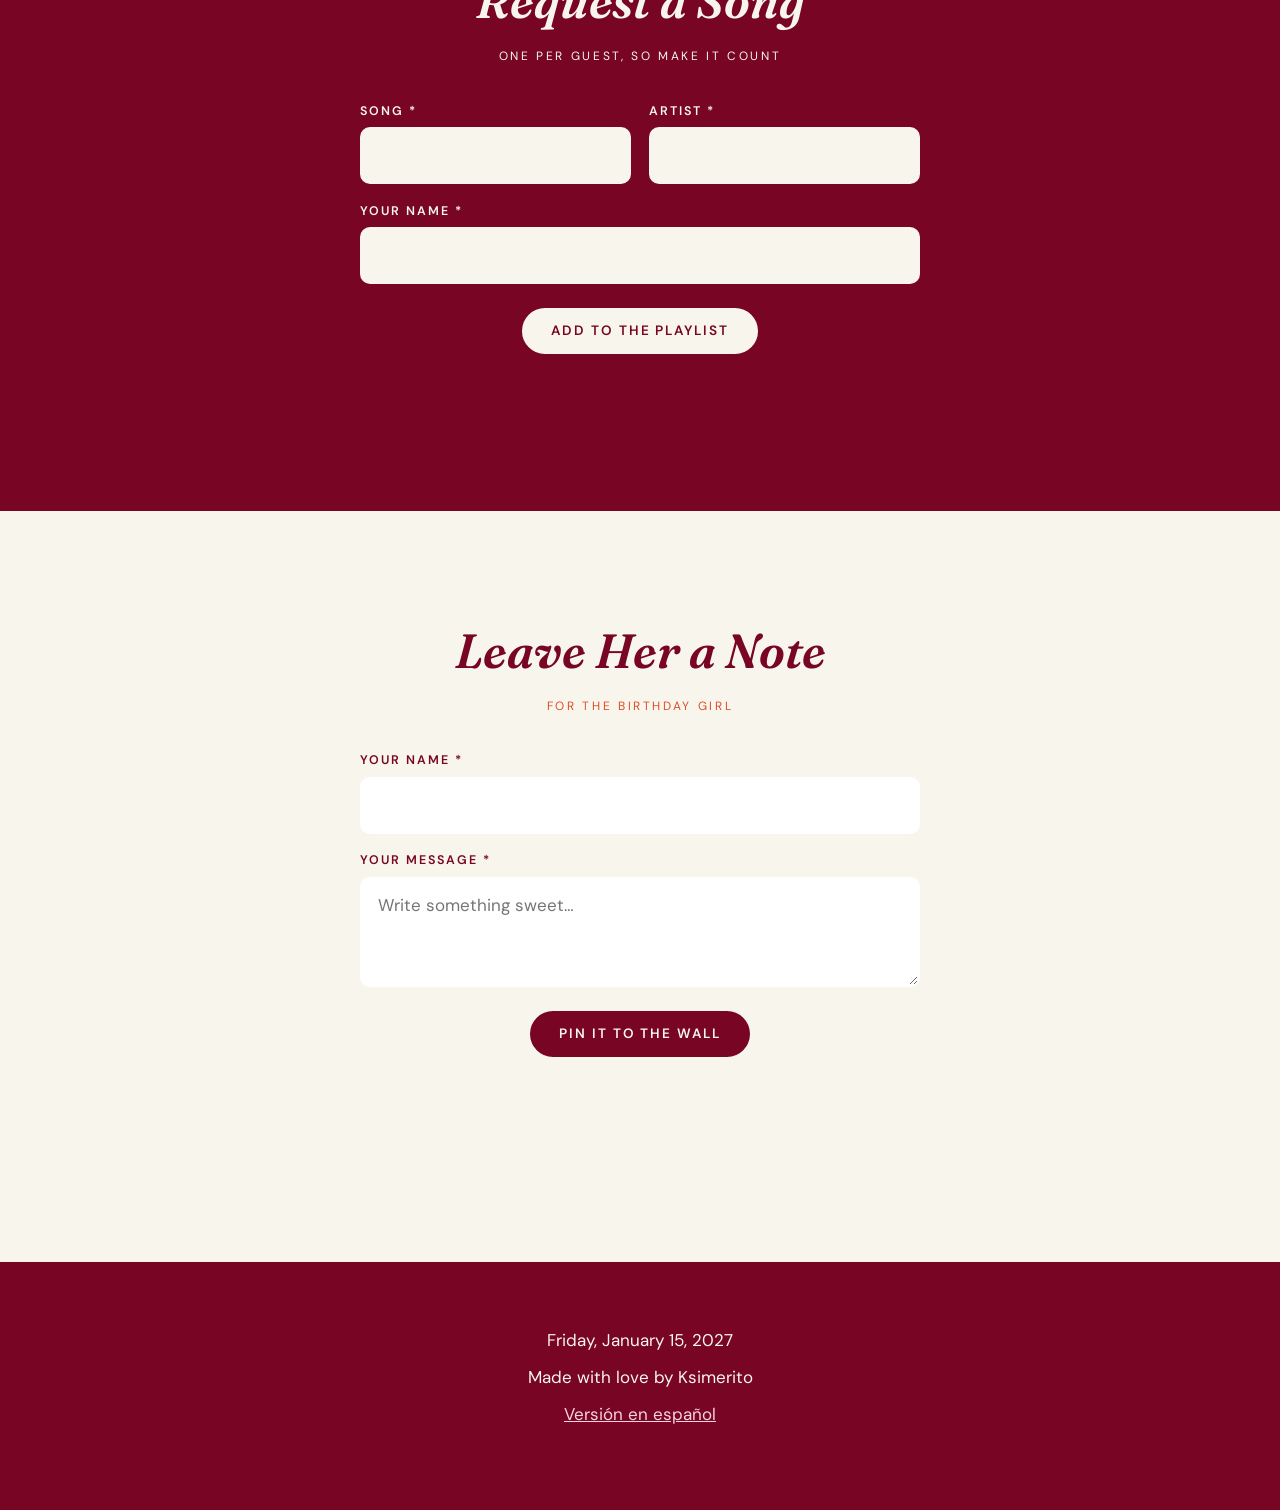
==== commit 2cdcbacc: "Remove tagline band, capitalize headings Co-Authored-By: Claude Opus 5.5 <noreply@anthropic.com> Cla" ====
--- a/index.html
+++ b/index.html
@@ -73,18 +73,12 @@
       </a>
     </section>
 
-    <!-- ===== Tagline band ===== -->
-    <section class="band band-honey">
-      <div class="wrap">
-        <p class="big reveal">A night under the stars, with good music, great food and the people she loves most</p>
-      </div>
-    </section>
 
     <!-- ===== Details ===== -->
     <section class="pad" id="details">
       <div class="wrap">
-        <h2 class="reveal">the details</h2>
-        <span class="eyebrow reveal">save the date</span>
+        <h2 class="reveal">The Details</h2>
+        <span class="eyebrow reveal">Save the Date</span>
         <div class="cards">
           <article class="card reveal" style="--i:0">
             <div class="card-top"><svg class="icon" aria-hidden="true"><use href="#i-calendar"/></svg></div>
@@ -112,7 +106,7 @@
     <!-- ===== Countdown band ===== -->
     <section class="band band-gorse pad">
       <div class="wrap">
-        <p class="big reveal">the countdown is on</p>
+        <p class="big reveal">The Countdown Is On</p>
         <div class="countdown" id="countdown" aria-live="off"></div>
         <a class="btn reveal" href="#rsvp">Count me in</a>
       </div>
@@ -122,7 +116,7 @@
     <section id="location">
       <div class="location-photo">
         <div class="wrap">
-          <span class="eyebrow reveal from-left">where we'll be</span>
+          <span class="eyebrow reveal from-left">Where We'll Be</span>
           <h2 class="reveal from-left" style="--i:1" data-cfg="venue">Venue name</h2>
           <p class="reveal from-left" style="--i:2" data-cfg="address">Address to be announced</p>
           <div class="btn-row reveal from-left" style="--i:3">
@@ -138,8 +132,8 @@
     <section id="gifts" class="pad">
       <div class="wrap gifts-box">
         <svg class="icon gift-icon reveal pop" aria-hidden="true"><use href="#i-gift"/></svg>
-        <h2 class="reveal">wish list</h2>
-        <span class="eyebrow reveal">only if you'd like</span>
+        <h2 class="reveal">Wish List</h2>
+        <span class="eyebrow reveal">Only If You'd Like</span>
         <p class="reveal">Having you there is the best gift of all. But if you'd like to bring a little something, here are a few things she's been dreaming of.</p>
         <a class="btn reveal" id="wishlist-link" href="#" target="_blank" rel="noopener">See her wish list <svg class="icon" aria-hidden="true"><use href="#i-external"/></svg></a>
       </div>
@@ -149,7 +143,7 @@
     <section id="rsvp" class="band-birch pad">
       <div class="wrap form-box">
         <h2 class="reveal">RSVP</h2>
-        <span class="eyebrow reveal">kindly reply by <span data-cfg="rsvpBy"></span></span>
+        <span class="eyebrow reveal">Kindly Reply By <span data-cfg="rsvpBy"></span></span>
         <form class="form reveal" id="rsvp-form" novalidate>
           <div class="field">
             <label for="rsvp-name">Your name *</label>
@@ -179,7 +173,7 @@
         </form>
         <div class="thanks" aria-live="polite">
           <svg class="icon" aria-hidden="true"><use href="#i-check"/></svg>
-          <h2>thank you!</h2>
+          <h2>Thank You!</h2>
           <p>We got your answer. We can't wait to see you!</p>
         </div>
       </div>
@@ -188,8 +182,8 @@
     <!-- ===== Song requests ===== -->
     <section id="songs" class="band-willow pad">
       <div class="wrap form-box">
-        <h2 class="reveal">request a song</h2>
-        <span class="eyebrow reveal">one per guest, so make it count</span>
+        <h2 class="reveal">Request a Song</h2>
+        <span class="eyebrow reveal">One Per Guest, So Make It Count</span>
         <form class="form reveal" id="song-form" novalidate>
           <div class="row">
             <div class="field">
@@ -220,8 +214,8 @@
     <!-- ===== Note wall ===== -->
     <section id="wall" class="pad">
       <div class="wrap">
-        <h2 class="reveal">leave her a note</h2>
-        <span class="eyebrow reveal">for the birthday girl</span>
+        <h2 class="reveal">Leave Her a Note</h2>
+        <span class="eyebrow reveal">For the Birthday Girl</span>
         <form class="form wall-form reveal" id="wall-form" novalidate>
           <div class="field">
             <label for="wall-name">Your name *</label>
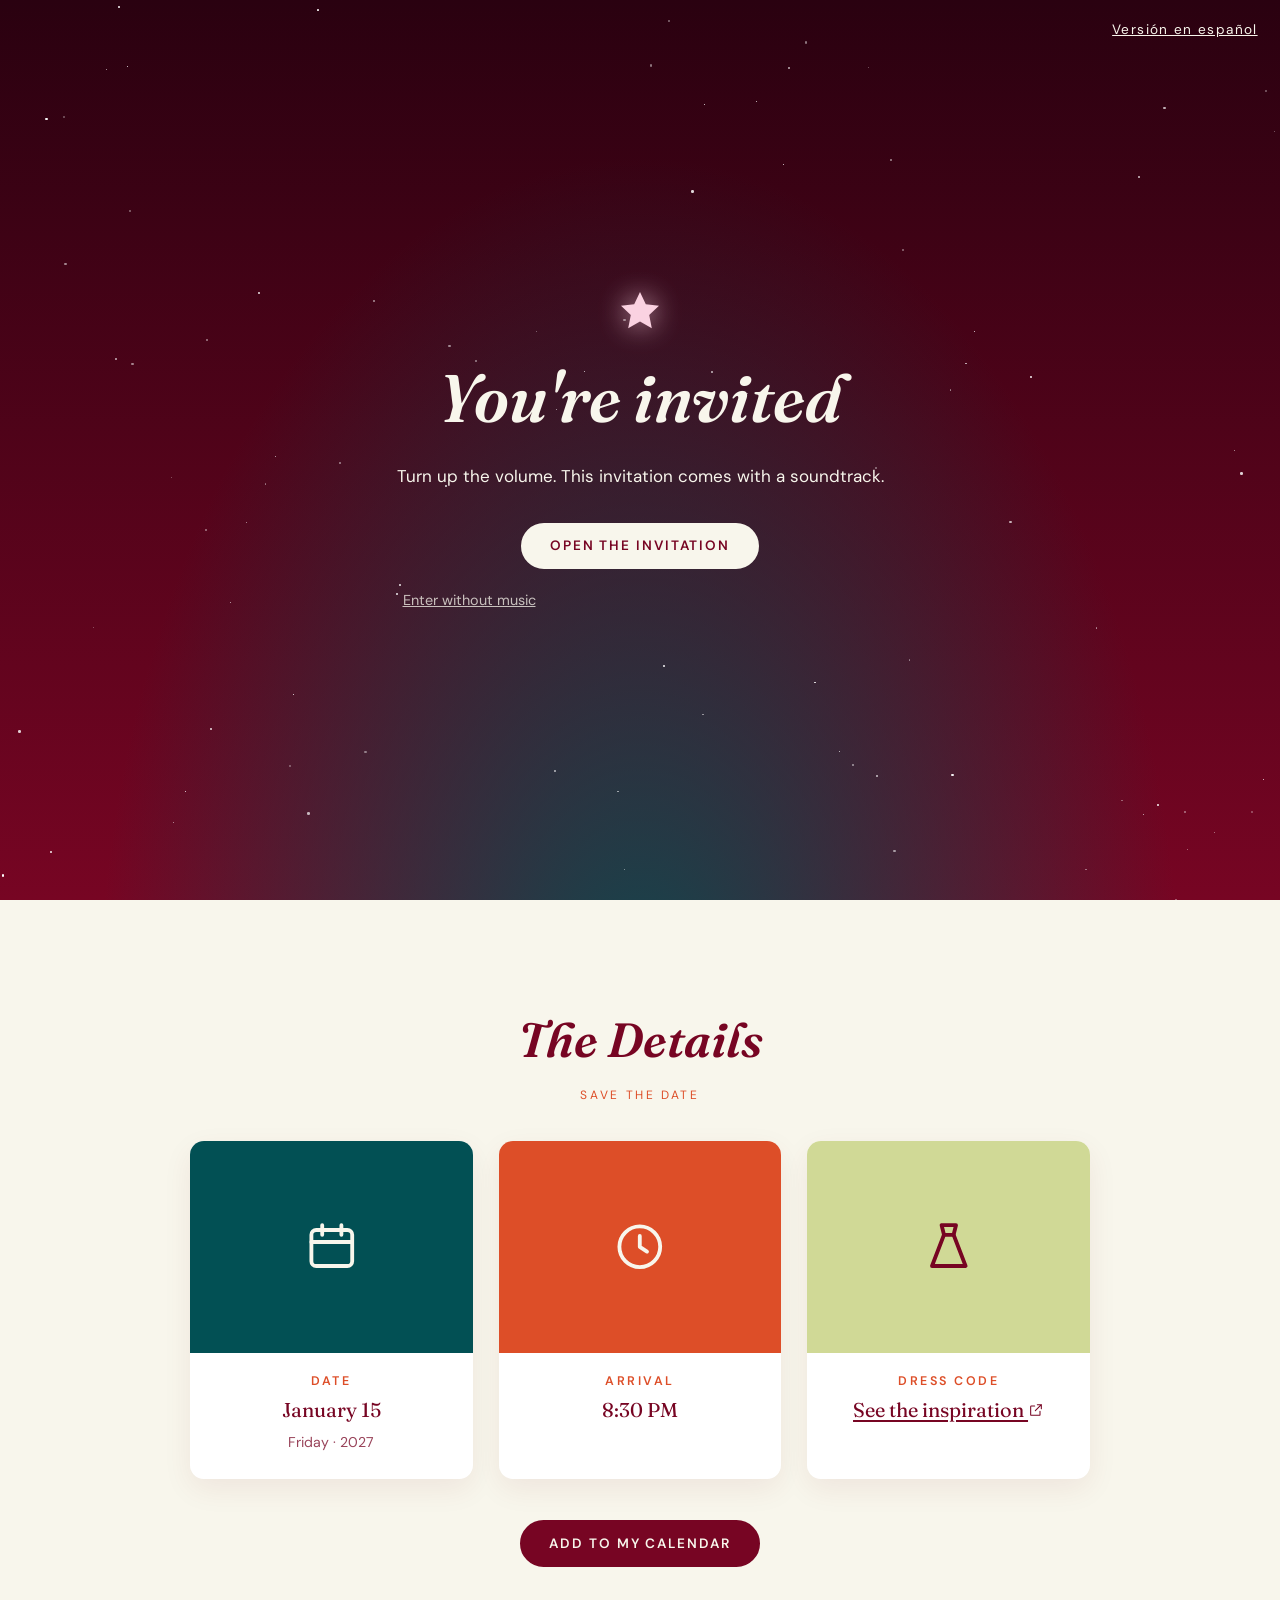
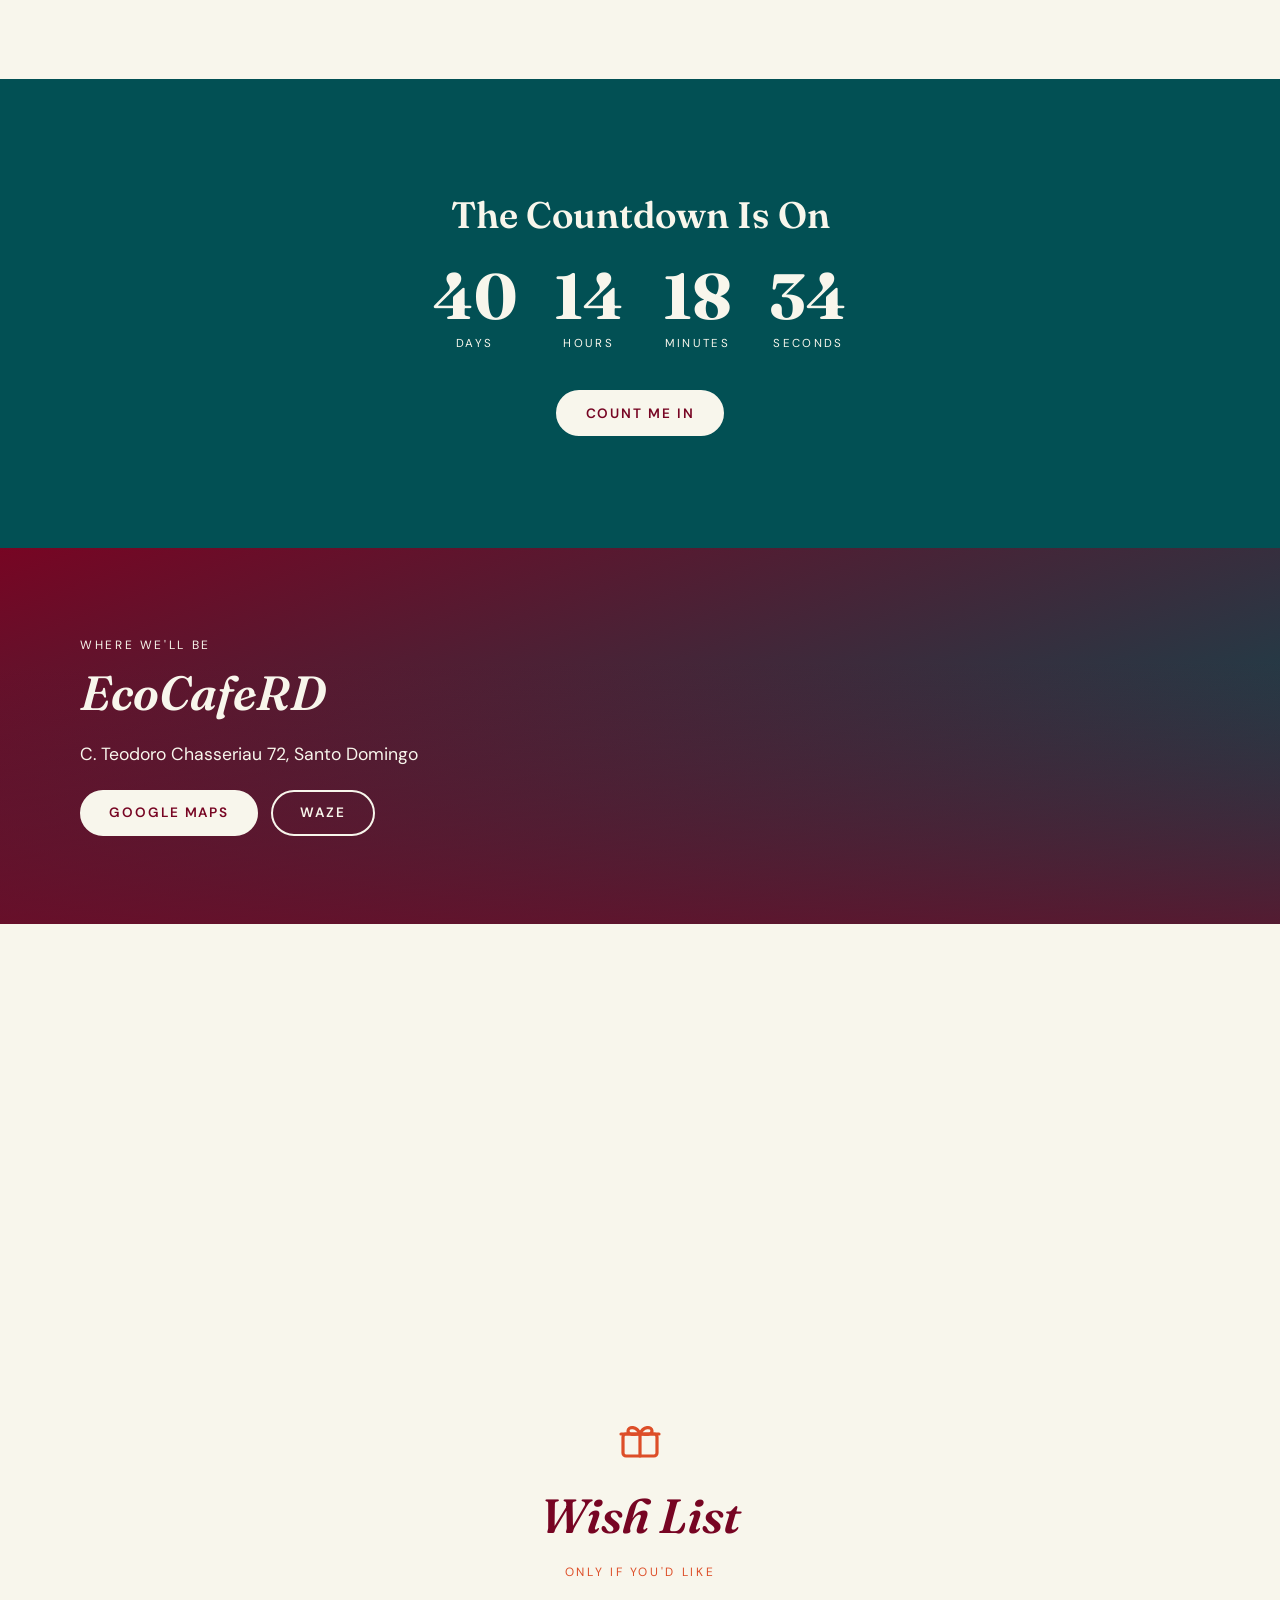
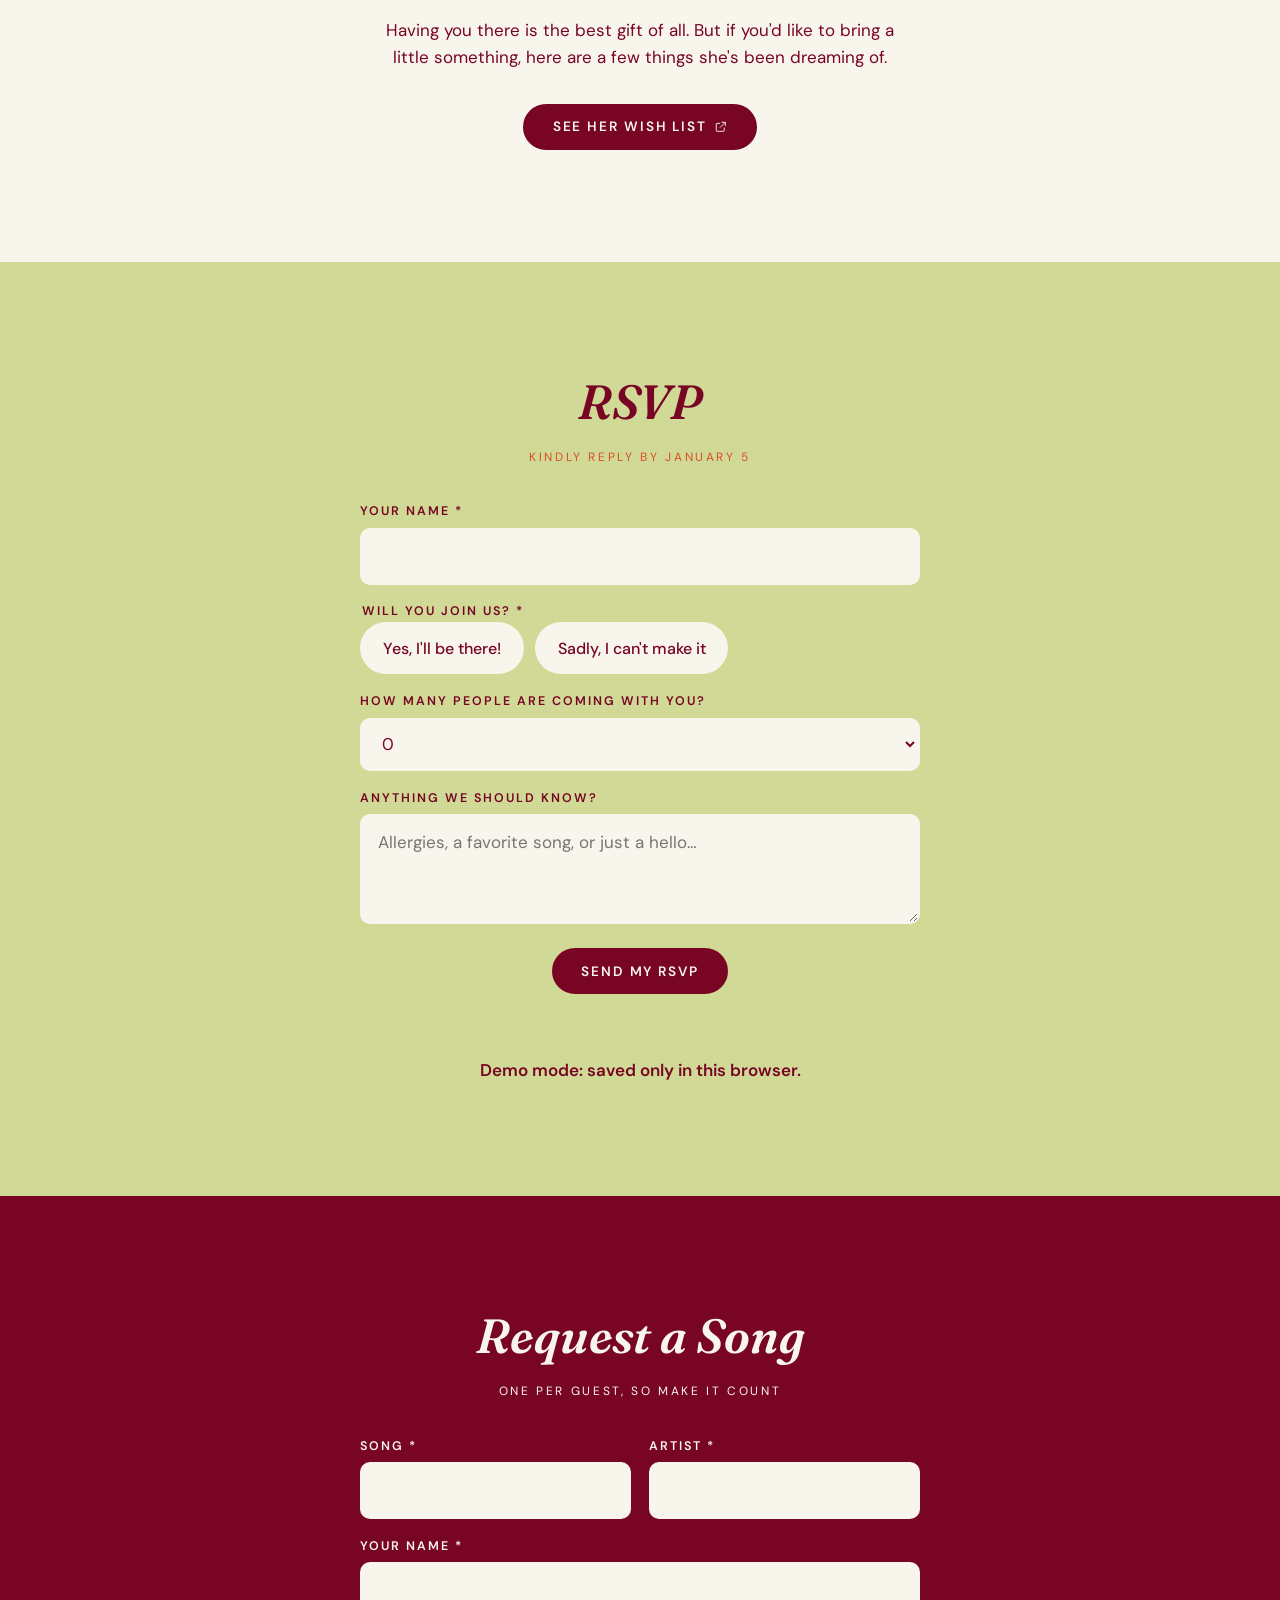
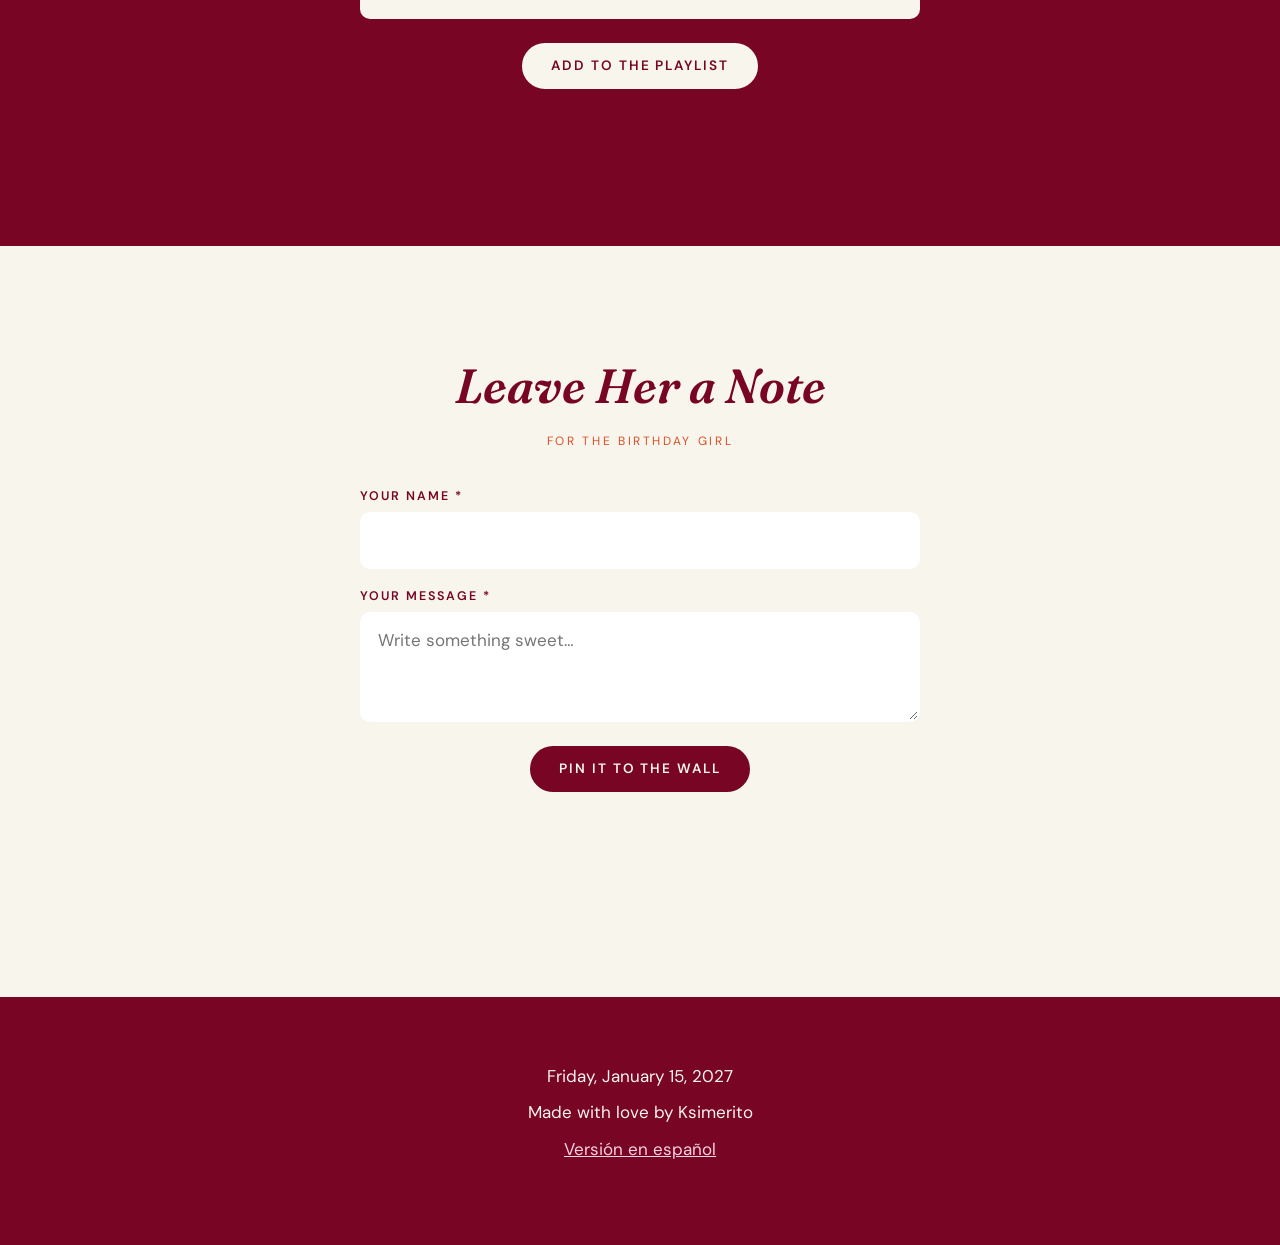
==== commit a55d147c: "Bring back the dress code card with a link to the reference look Co-Authored-By: Claude Opus 5.5 <no" ====
--- a/index.html
+++ b/index.html
@@ -21,6 +21,7 @@
   <svg width="0" height="0" style="position:absolute" aria-hidden="true">
     <symbol id="star" viewBox="0 0 24 24"><path fill="currentColor" d="M12 2.5l2.9 6.1 6.6.8-4.9 4.6 1.3 6.6L12 17.3l-5.9 3.3 1.3-6.6-4.9-4.6 6.6-.8z"/></symbol>
     <symbol id="i-calendar" viewBox="0 0 24 24"><rect x="3.5" y="5" width="17" height="15" rx="2"/><path d="M3.5 10h17M8 3v4M16 3v4"/></symbol>
+    <symbol id="i-dress" viewBox="0 0 24 24"><path d="M9 3h6l-1 4 5 13H5l5-13z"/><path d="M10 7h4"/></symbol>
     <symbol id="i-clock" viewBox="0 0 24 24"><circle cx="12" cy="12" r="8.5"/><path d="M12 7.5V12l3 2"/></symbol>
     <symbol id="i-gift" viewBox="0 0 24 24"><rect x="3.5" y="9" width="17" height="11" rx="1.5"/><path d="M2.5 9h19M12 9v11M12 9c-1.5-4-6-4-6-1.5S10 9 12 9zm0 0c1.5-4 6-4 6-1.5S14 9 12 9z"/></symbol>
     <symbol id="i-check" viewBox="0 0 24 24"><circle cx="12" cy="12" r="9"/><path d="M8 12.5l2.7 2.7L16 9.8"/></symbol>
@@ -96,6 +97,14 @@
               <small class="until">until <span data-cfg="timeEnd"></span></small>
             </div>
           </article>
+          <article class="card reveal" style="--i:2">
+            <div class="card-top"><svg class="icon" aria-hidden="true"><use href="#i-dress"/></svg></div>
+            <div class="card-body">
+              <h3>Dress Code</h3>
+              <p><a class="dress-link" id="dress-link" href="#" target="_blank" rel="noopener">See the inspiration <svg class="icon" aria-hidden="true"><use href="#i-external"/></svg></a></p>
+              <small data-cfg="dress"></small>
+            </div>
+          </article>
         </div>
         <div class="details-cta reveal">
           <button class="btn" id="add-cal" type="button">Add to my calendar</button>
--- a/styles.css
+++ b/styles.css
@@ -171,7 +171,7 @@
 .band-gorse .btn:hover { background: var(--orange); border-color: var(--orange); color: var(--cream); }
 
 /* ---------- details cards ---------- */
-.cards { display: grid; grid-template-columns: repeat(2, 1fr); gap: 1.6rem; max-width: 620px; margin: 0 auto; }
+.cards { display: grid; grid-template-columns: repeat(3, 1fr); gap: 1.6rem; max-width: 900px; margin: 0 auto; }
 .card {
   background: #fff; border-radius: var(--radius); overflow: hidden; text-align: center;
   box-shadow: 0 10px 30px rgba(119, 5, 35, .07);
@@ -181,6 +181,10 @@
 .card .card-top { aspect-ratio: 4 / 3; display: grid; place-items: center; font-size: 3.6rem; }
 .card:nth-child(1) .card-top { background: var(--petrol); color: var(--cream); }
 .card:nth-child(2) .card-top { background: var(--orange); color: var(--cream); }
+.card:nth-child(3) .card-top { background: var(--pistachio); color: var(--burgundy); }
+.card .dress-link { color: var(--burgundy); text-decoration: underline; text-underline-offset: 3px; }
+.card .dress-link .icon { font-size: .8em; vertical-align: -.05em; }
+.card .dress-link:hover { color: var(--orange); }
 .card .card-body { padding: 1.3rem 1rem 1.6rem; }
 .card h3 { font-size: .78rem; font-family: var(--font-body); letter-spacing: .2em; text-transform: uppercase; color: var(--orange); margin-bottom: .5em; } /* accent */
 .card p { margin: 0; font-family: var(--font-display); font-size: 1.25rem; }
@@ -190,13 +194,13 @@
 
 /* ---------- location ---------- */
 .location-photo {
-  min-height: 70vh; display: flex; align-items: flex-end; color: var(--cream);
+  min-height: 0; display: flex; align-items: flex-end; color: var(--cream);
   background:
     linear-gradient(180deg, transparent 30%, rgba(119, 5, 35, .7)),
     url("assets/img/venue.jpg") center / cover no-repeat,
     linear-gradient(160deg, var(--burgundy), var(--petrol));
 }
-.location-photo .wrap { padding: 3.5rem 0; }
+.location-photo .wrap { padding: clamp(3.5rem, 8vw, 5.5rem) 0; }
 .location-photo h2 { text-align: left; color: var(--cream); }
 .location-photo .eyebrow { text-align: left; color: var(--cream); margin-bottom: .6rem; }
 .location-photo p { max-width: 36ch; font-size: 1.1rem; margin: 0 0 1.4rem; }
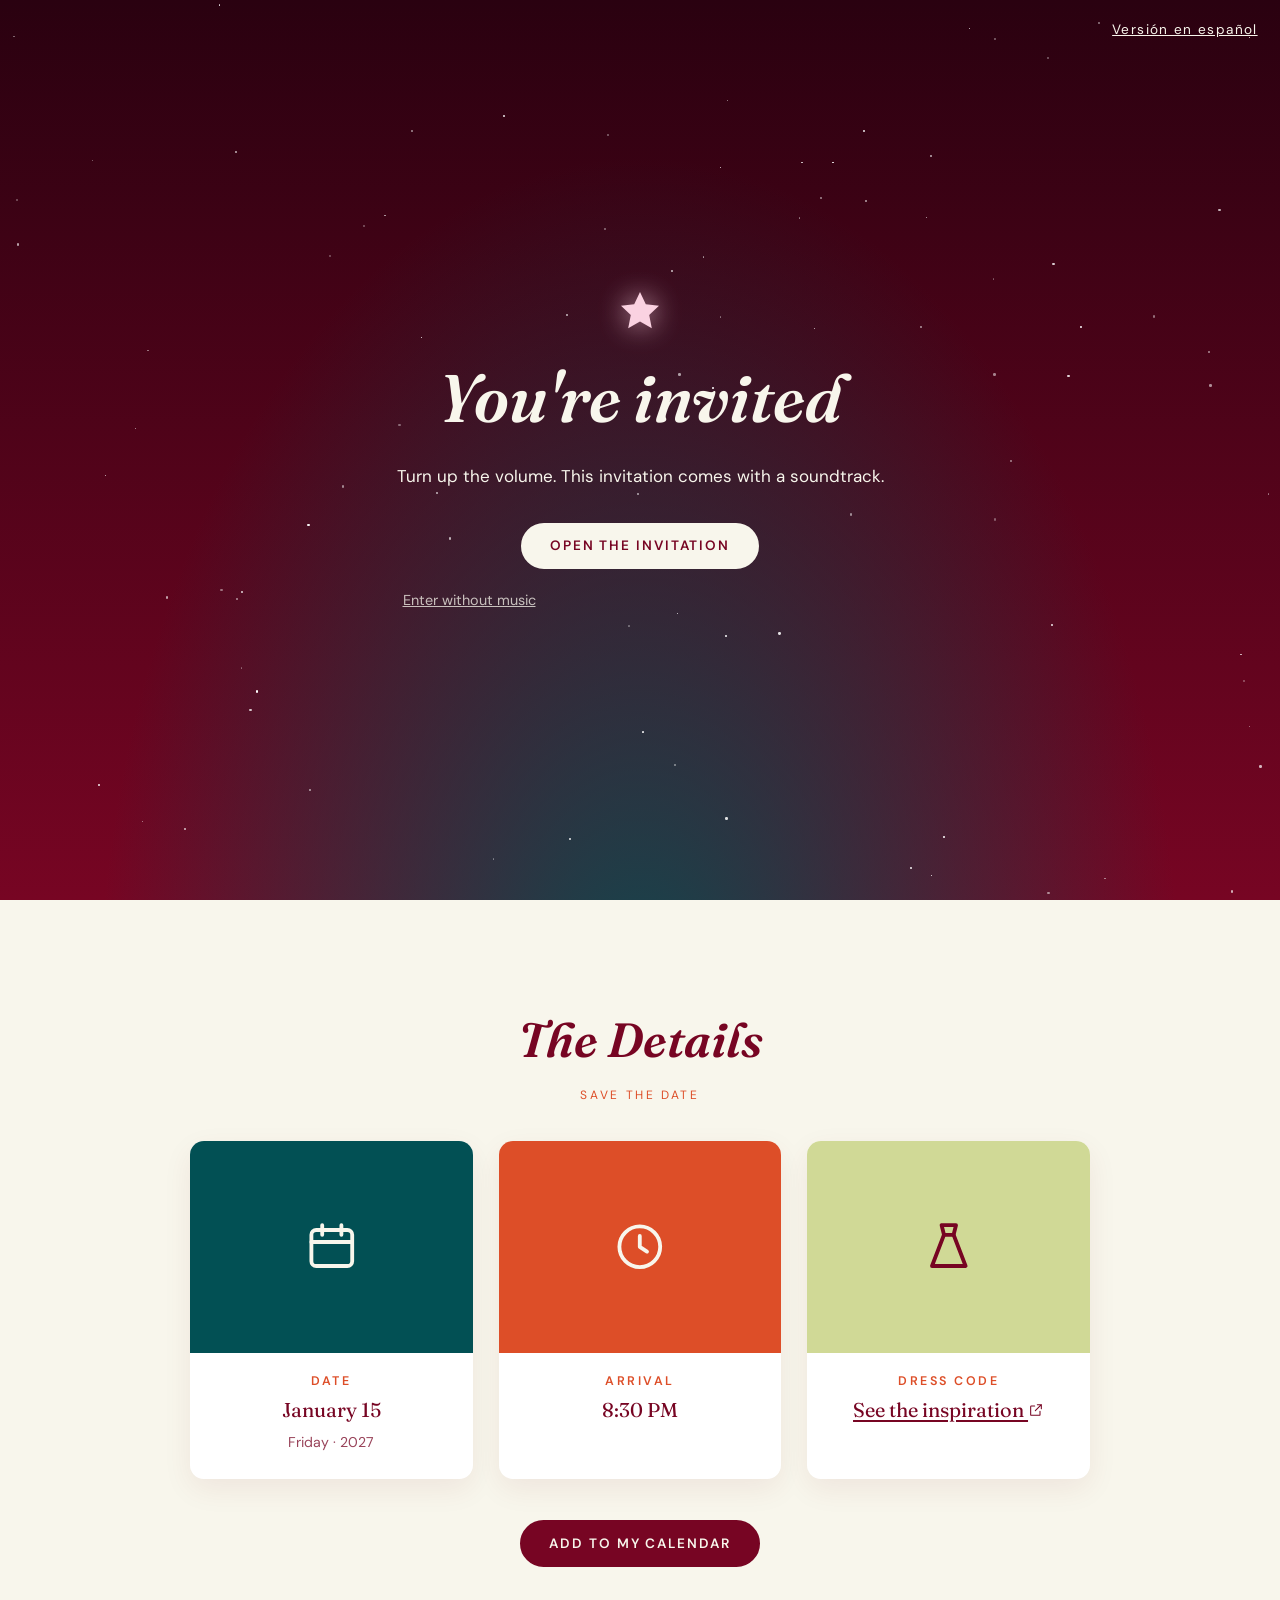
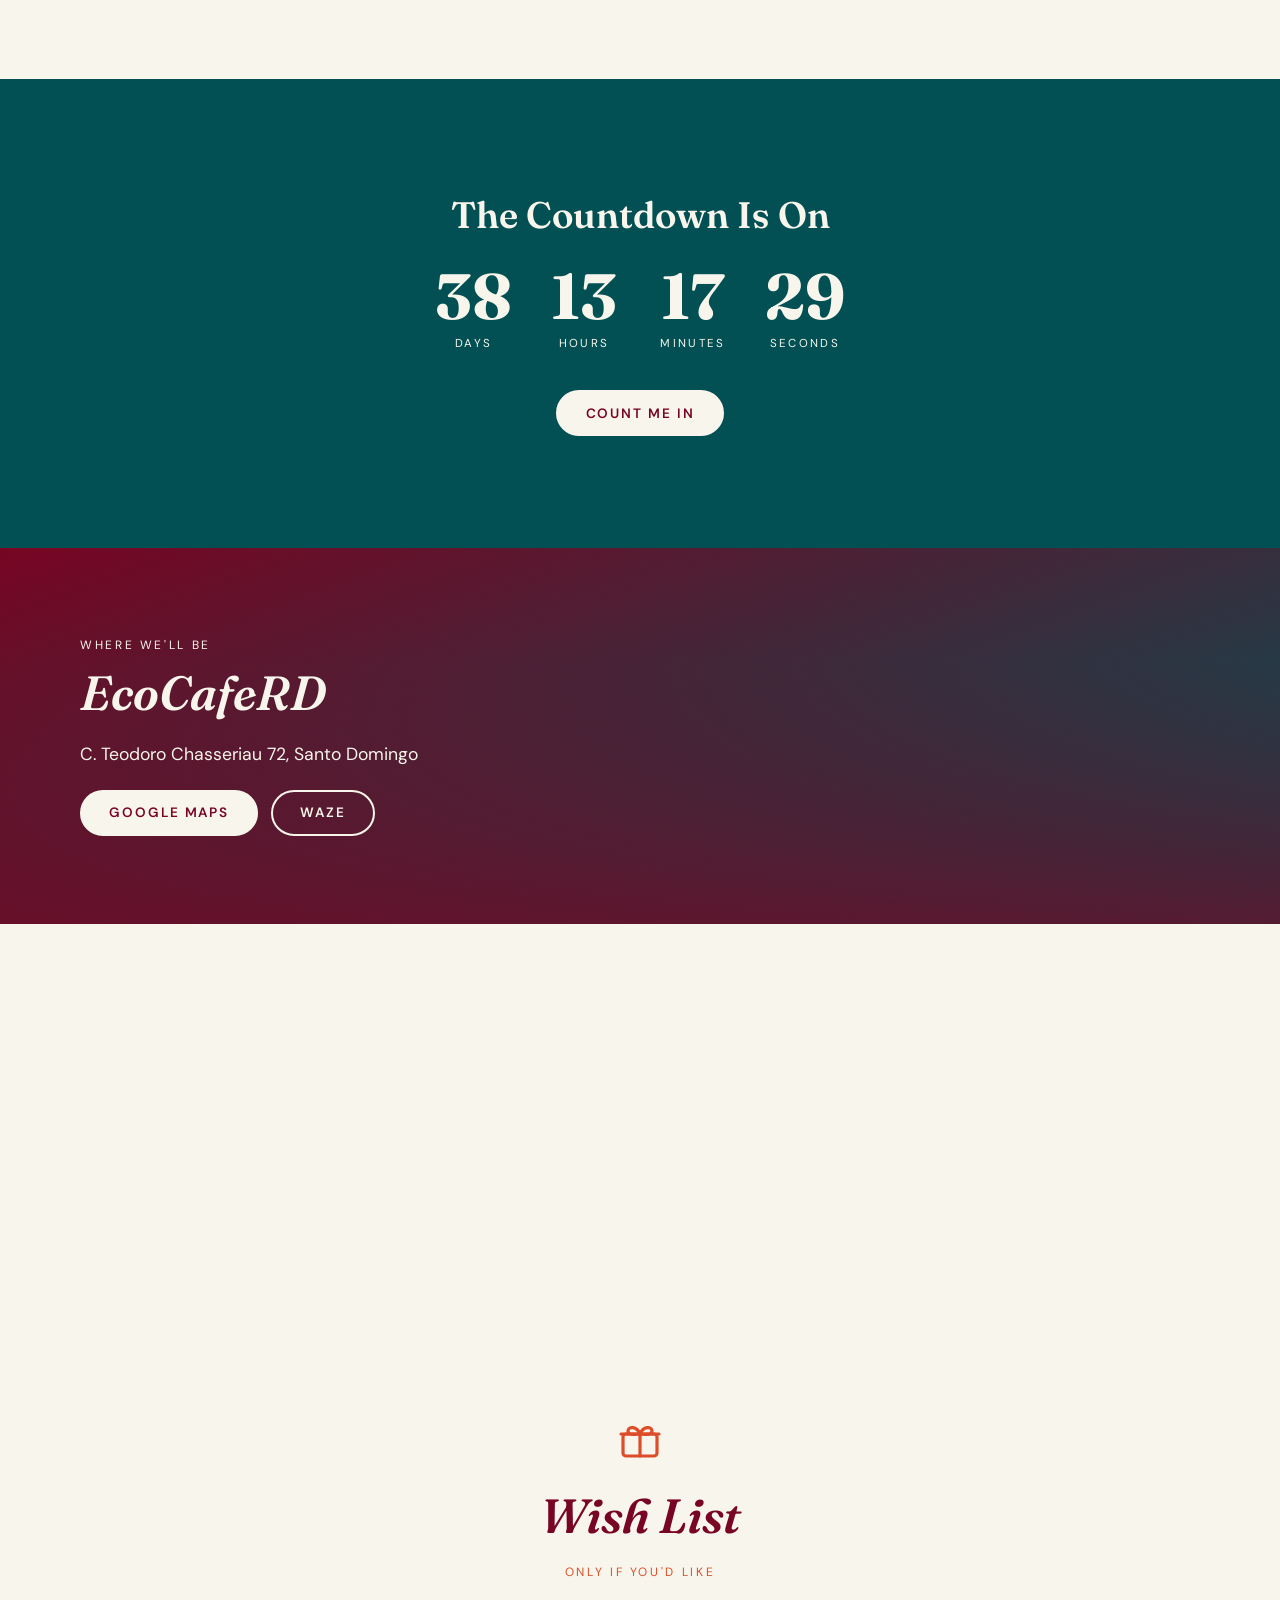
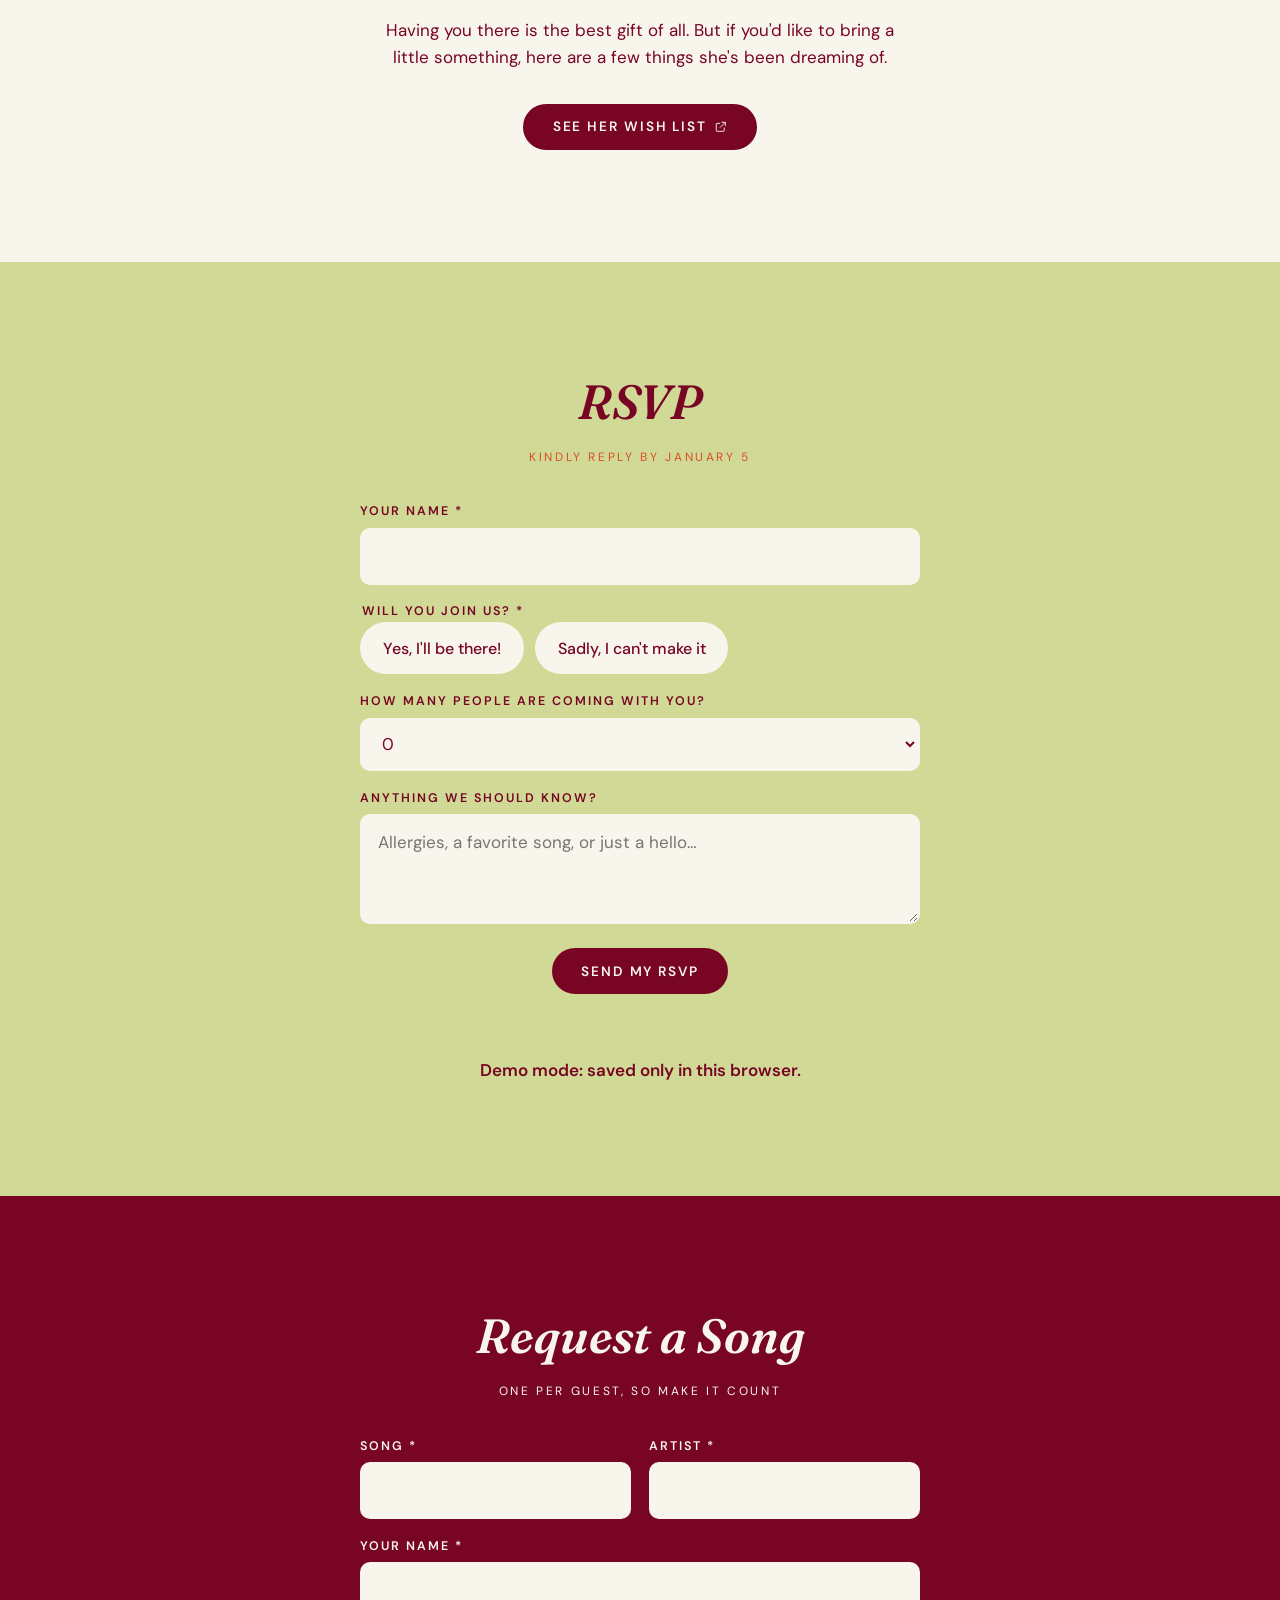
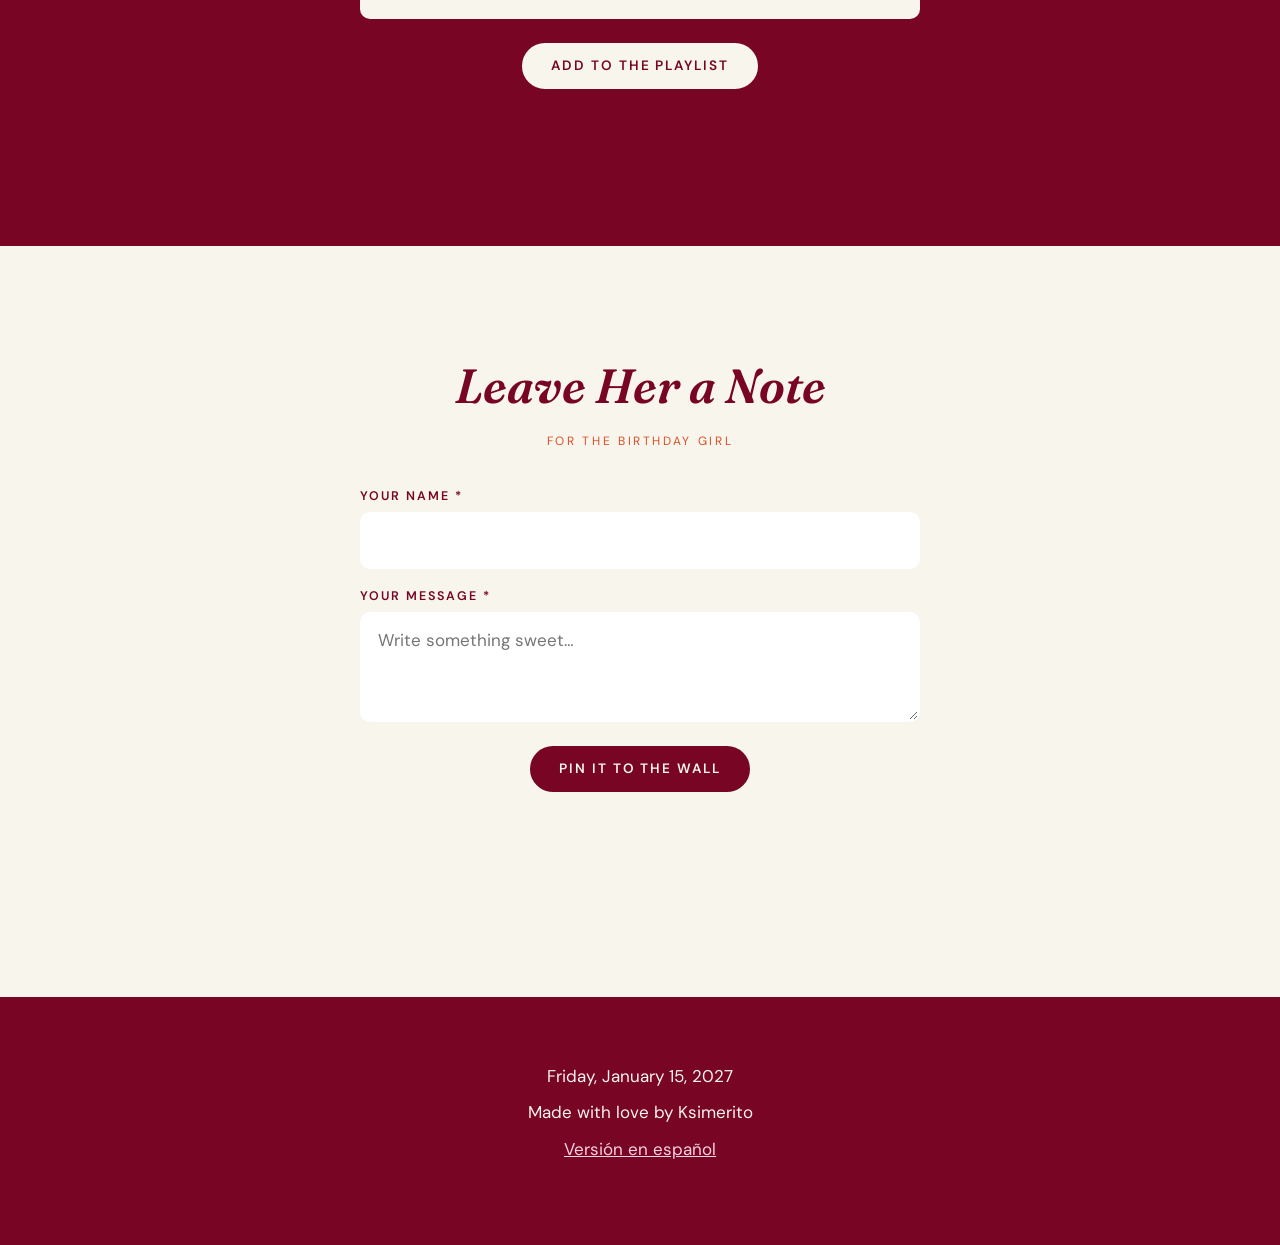
==== commit ae7d8737: "Fix dress code link: hard-code the URL and cache-bust CSS/JS The page could load fresh HTML with an " ====
--- a/index.html
+++ b/index.html
@@ -14,7 +14,7 @@
   <link rel="preconnect" href="https://fonts.googleapis.com">
   <link rel="preconnect" href="https://fonts.gstatic.com" crossorigin>
   <link href="https://fonts.googleapis.com/css2?family=DM+Sans:opsz,wght@9..40,400;9..40,500;9..40,600;9..40,700&family=Fraunces:ital,opsz,wght@0,9..144,500;0,9..144,600;1,9..144,500;1,9..144,600&display=swap" rel="stylesheet">
-  <link rel="stylesheet" href="styles.css">
+  <link rel="stylesheet" href="styles.css?v=a3bd20a3">
 </head>
 <body>
   <!-- Shared icons, reused with <use href="#name"> -->
@@ -101,7 +101,7 @@
             <div class="card-top"><svg class="icon" aria-hidden="true"><use href="#i-dress"/></svg></div>
             <div class="card-body">
               <h3>Dress Code</h3>
-              <p><a class="dress-link" id="dress-link" href="#" target="_blank" rel="noopener">See the inspiration <svg class="icon" aria-hidden="true"><use href="#i-external"/></svg></a></p>
+              <p><a class="dress-link" id="dress-link" href="https://pin.it/1P9e74EO3" target="_blank" rel="noopener">See the inspiration <svg class="icon" aria-hidden="true"><use href="#i-external"/></svg></a></p>
               <small data-cfg="dress"></small>
             </div>
           </article>
@@ -249,7 +249,7 @@
     <p><a href="es/" hreflang="es">Versión en español</a></p>
   </footer>
 
-  <script src="config.js"></script>
-  <script src="main.js"></script>
+  <script src="config.js?v=a3bd20a3"></script>
+  <script src="main.js?v=a3bd20a3"></script>
 </body>
 </html>
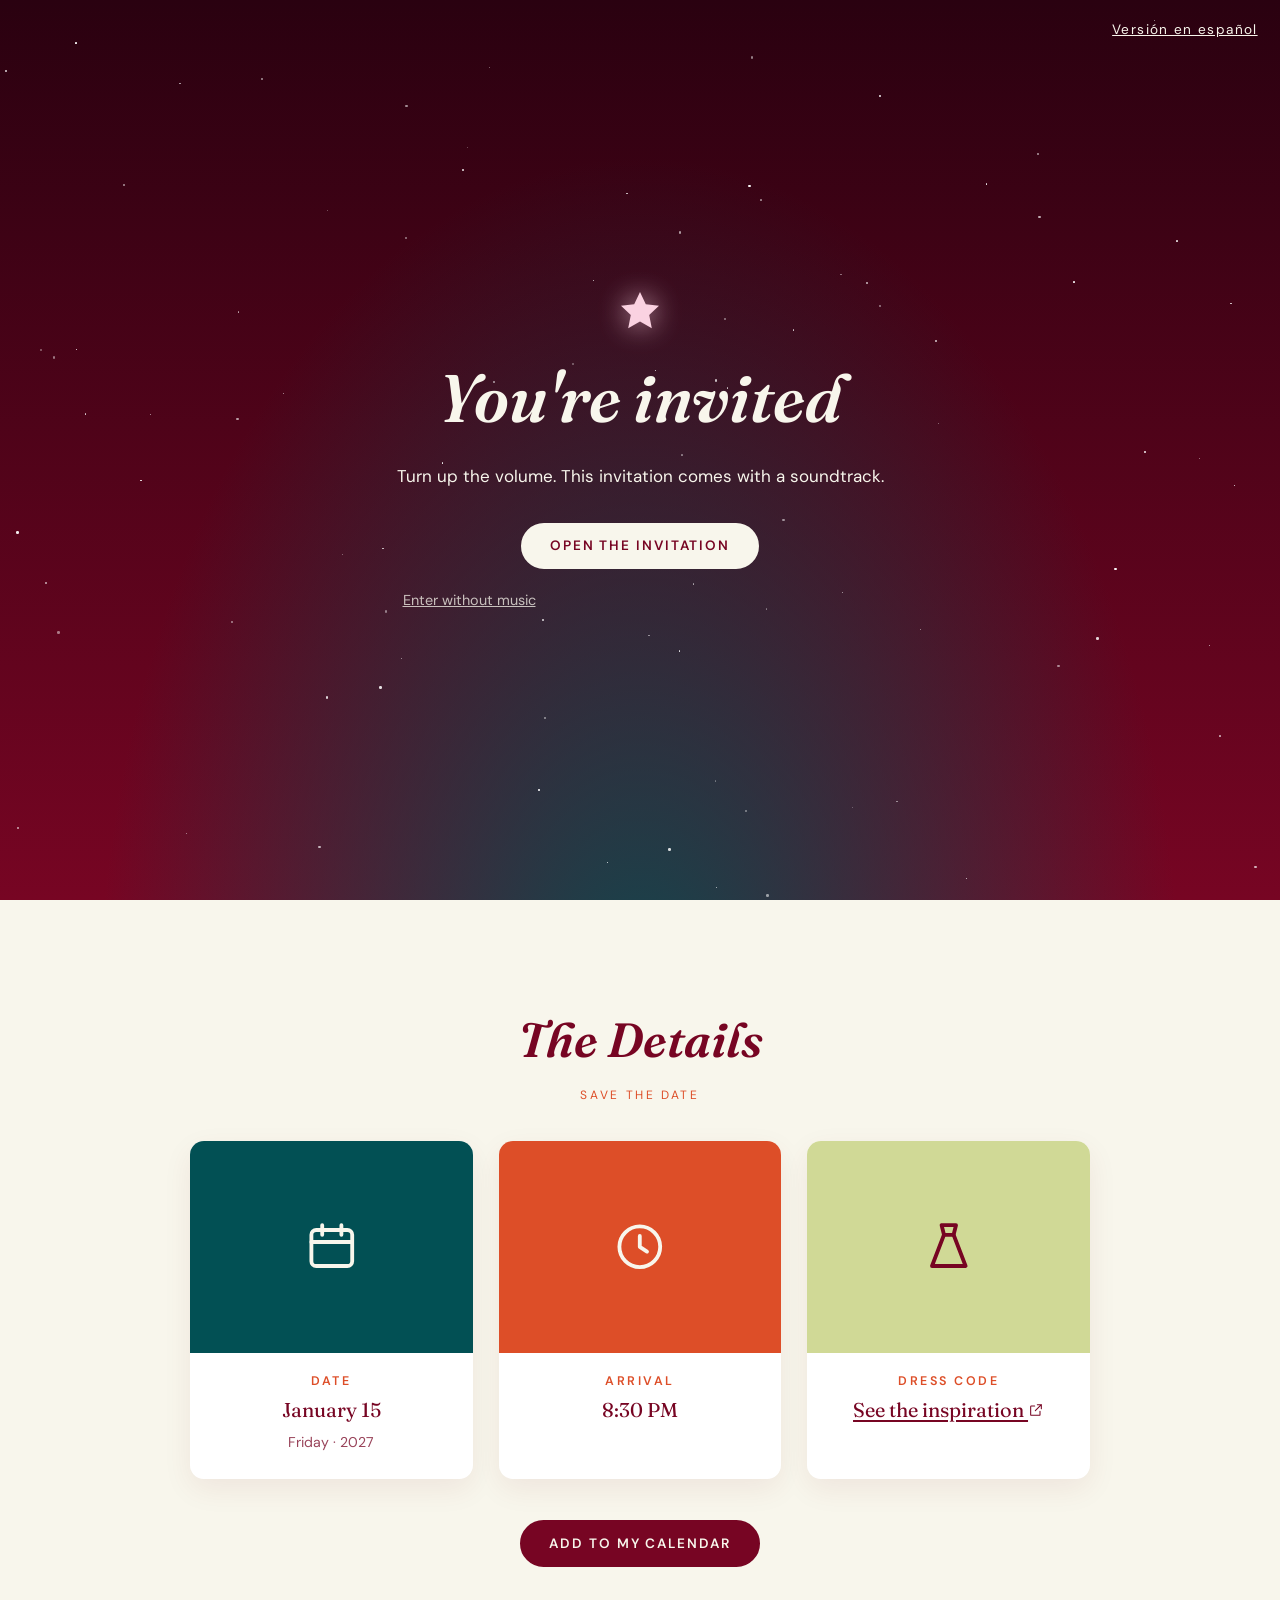
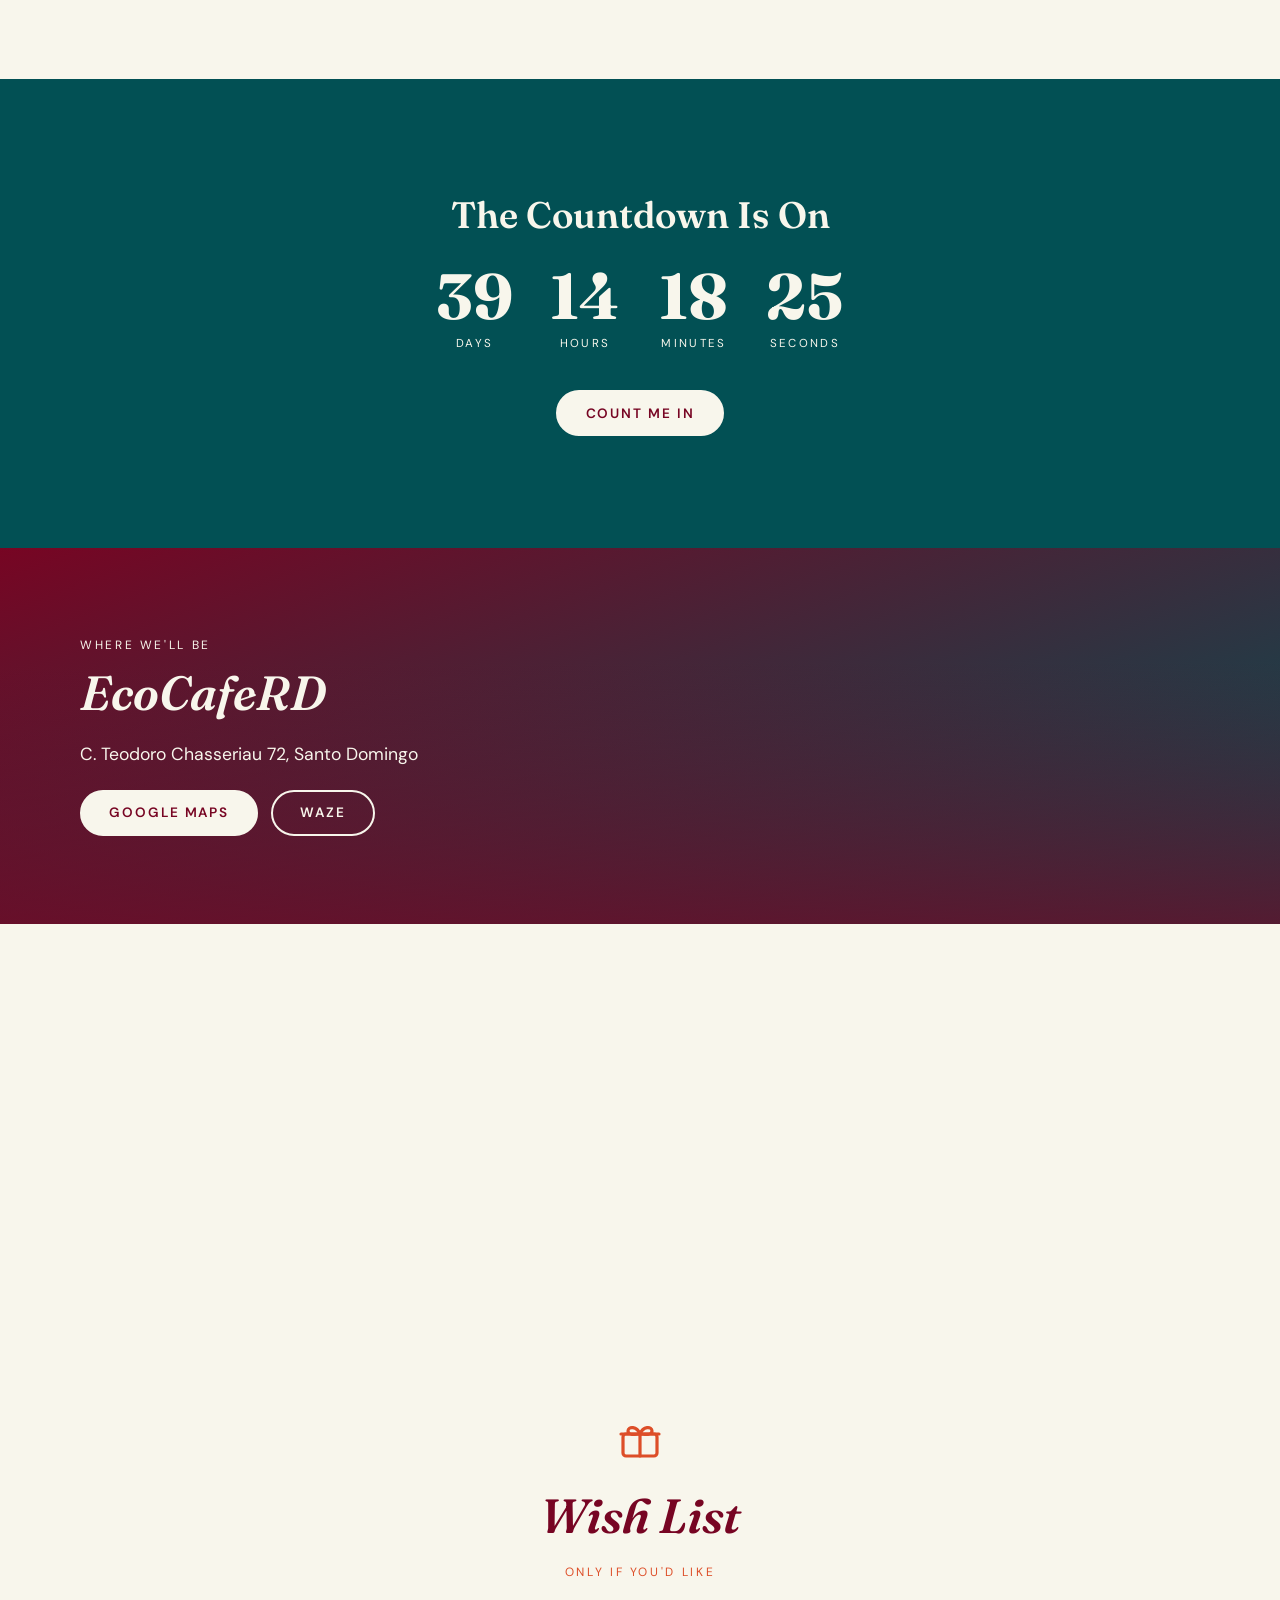
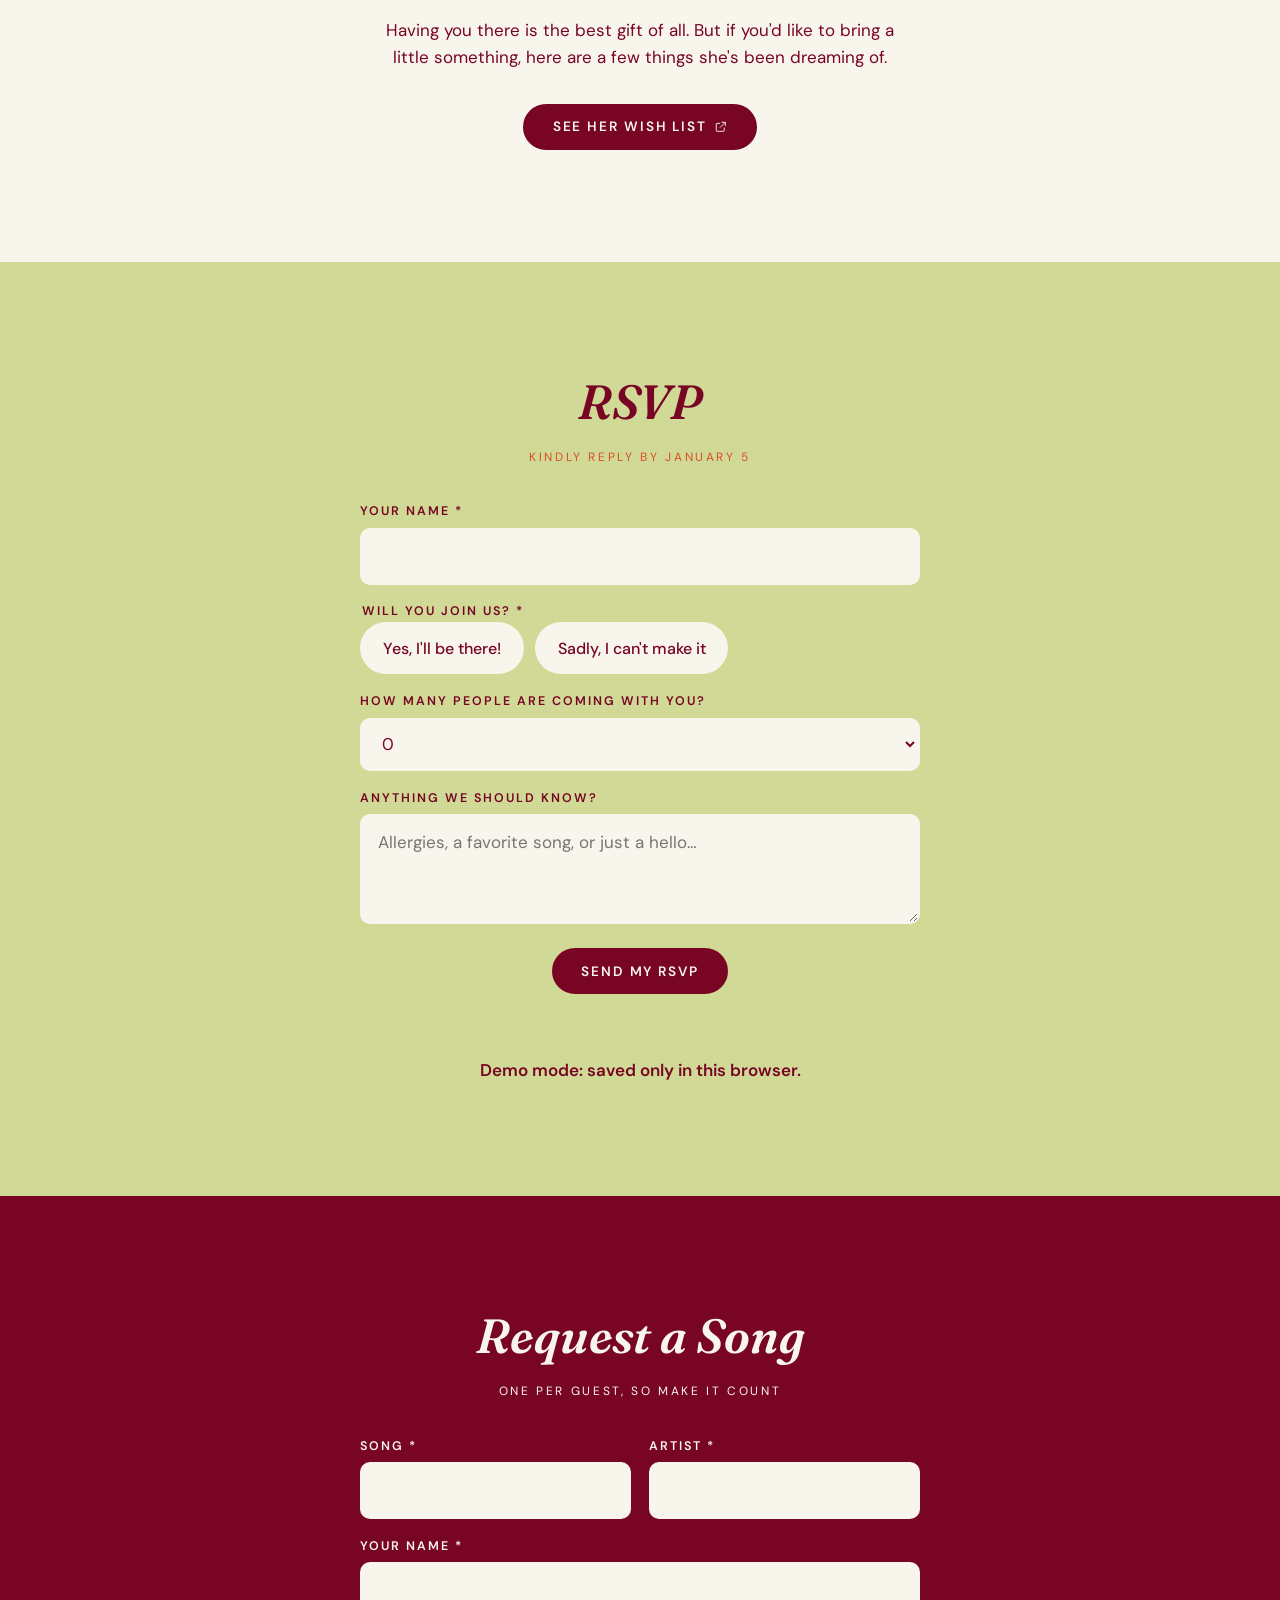
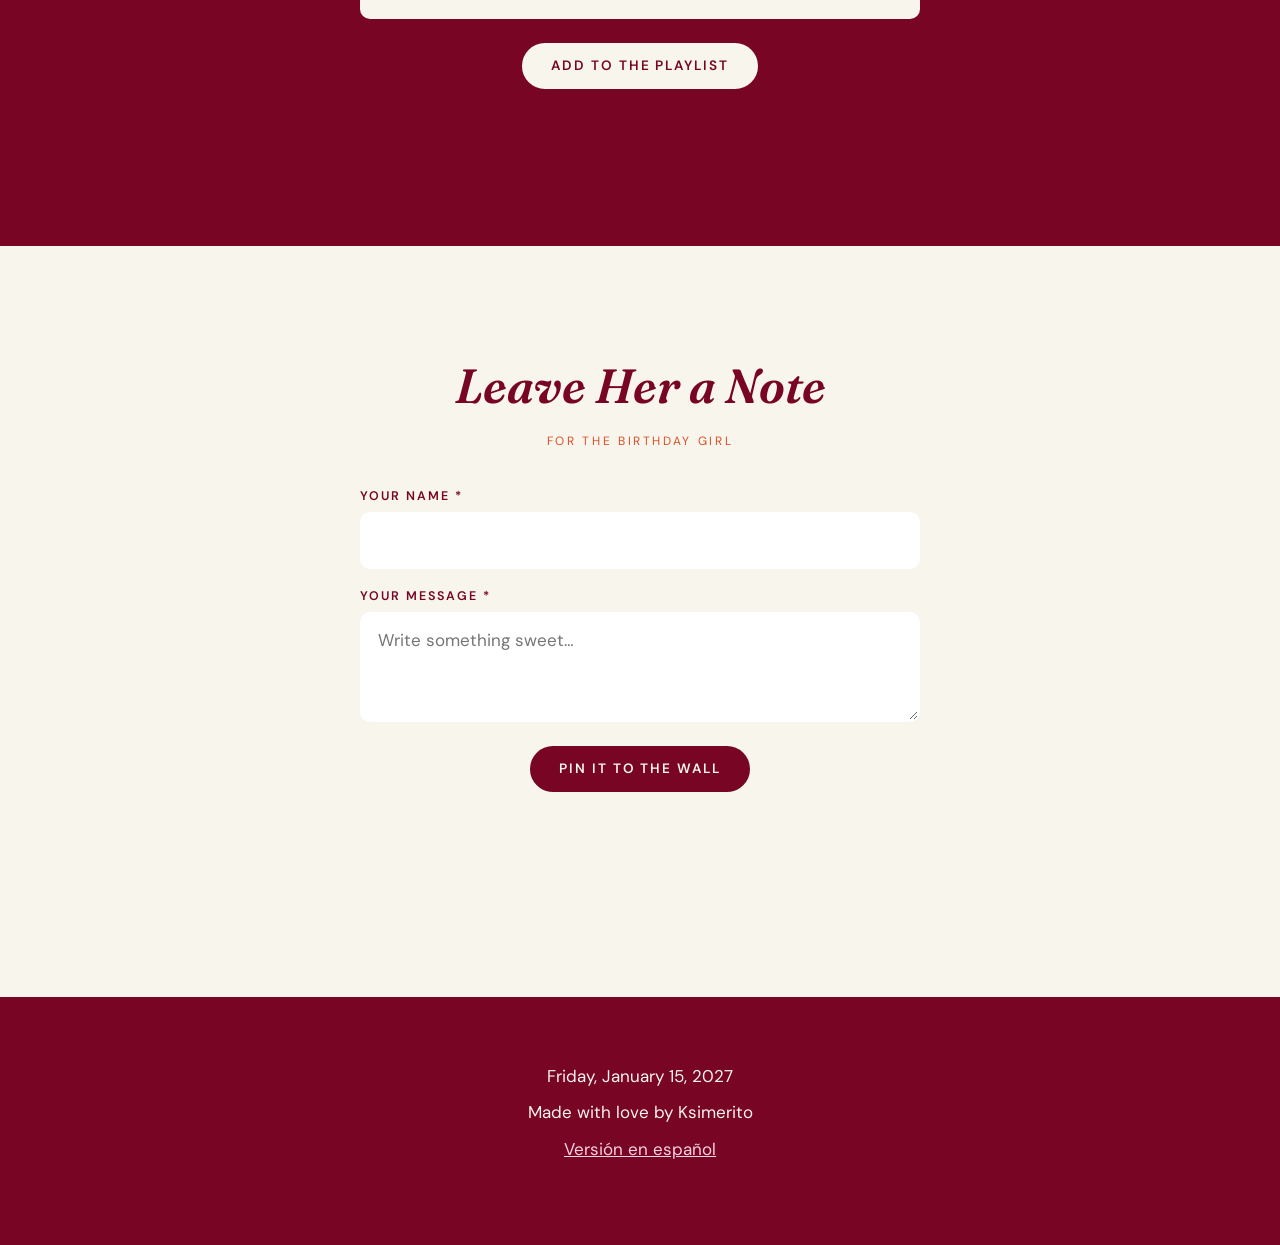
==== commit a409ef1a: "Point the dress code link to the full Pinterest board URL Co-Authored-By: Claude Opus 5.5 <noreply@a" ====
--- a/index.html
+++ b/index.html
@@ -14,7 +14,7 @@
   <link rel="preconnect" href="https://fonts.googleapis.com">
   <link rel="preconnect" href="https://fonts.gstatic.com" crossorigin>
   <link href="https://fonts.googleapis.com/css2?family=DM+Sans:opsz,wght@9..40,400;9..40,500;9..40,600;9..40,700&family=Fraunces:ital,opsz,wght@0,9..144,500;0,9..144,600;1,9..144,500;1,9..144,600&display=swap" rel="stylesheet">
-  <link rel="stylesheet" href="styles.css?v=a3bd20a3">
+  <link rel="stylesheet" href="styles.css?v=577e2a44">
 </head>
 <body>
   <!-- Shared icons, reused with <use href="#name"> -->
@@ -101,7 +101,7 @@
             <div class="card-top"><svg class="icon" aria-hidden="true"><use href="#i-dress"/></svg></div>
             <div class="card-body">
               <h3>Dress Code</h3>
-              <p><a class="dress-link" id="dress-link" href="https://pin.it/1P9e74EO3" target="_blank" rel="noopener">See the inspiration <svg class="icon" aria-hidden="true"><use href="#i-external"/></svg></a></p>
+              <p><a class="dress-link" id="dress-link" href="https://www.pinterest.com/gabbyp0521/gabs-28th-bday-bash-the-art-of-getting-old/?invite_code=5bd5f6dcc5c54c289d0d2ab80975c1d4&amp;sender=848013942243695969" target="_blank" rel="noopener">See the inspiration <svg class="icon" aria-hidden="true"><use href="#i-external"/></svg></a></p>
               <small data-cfg="dress"></small>
             </div>
           </article>
@@ -249,7 +249,7 @@
     <p><a href="es/" hreflang="es">Versión en español</a></p>
   </footer>
 
-  <script src="config.js?v=a3bd20a3"></script>
-  <script src="main.js?v=a3bd20a3"></script>
+  <script src="config.js?v=577e2a44"></script>
+  <script src="main.js?v=577e2a44"></script>
 </body>
 </html>
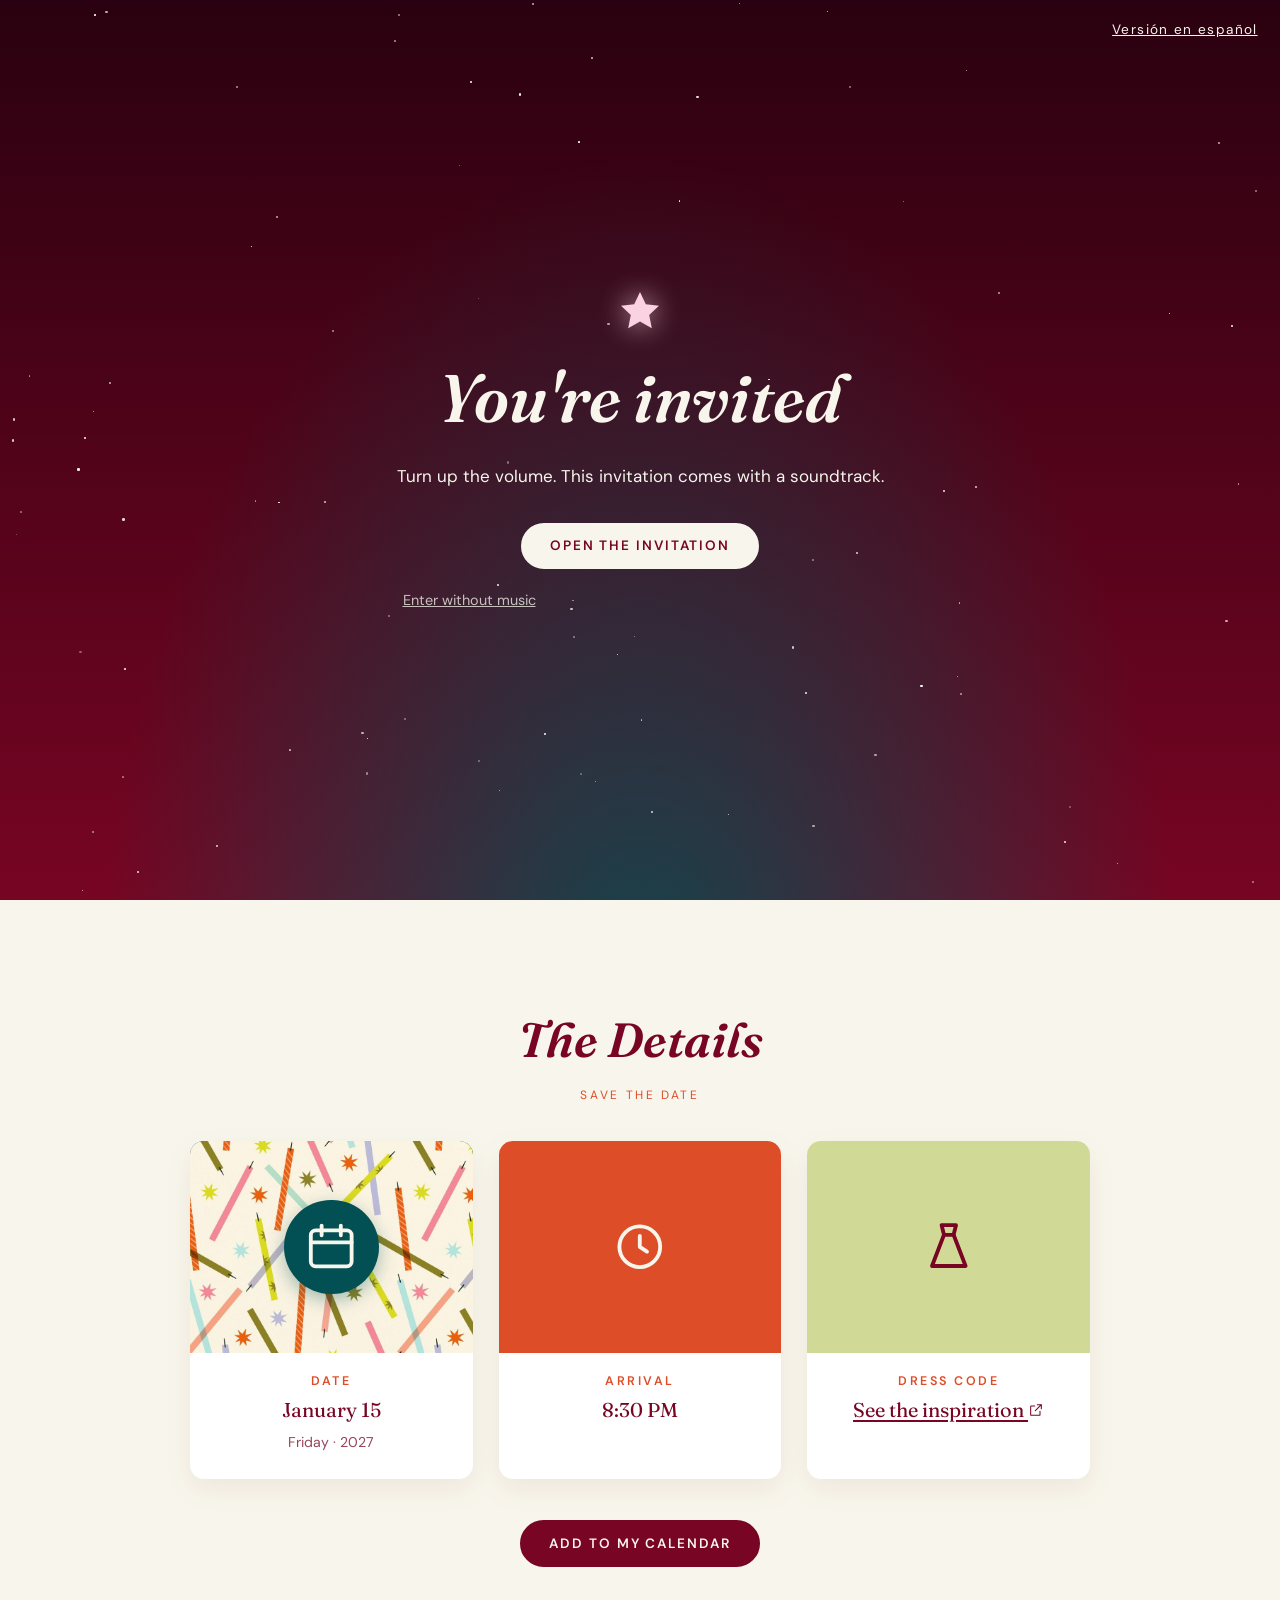
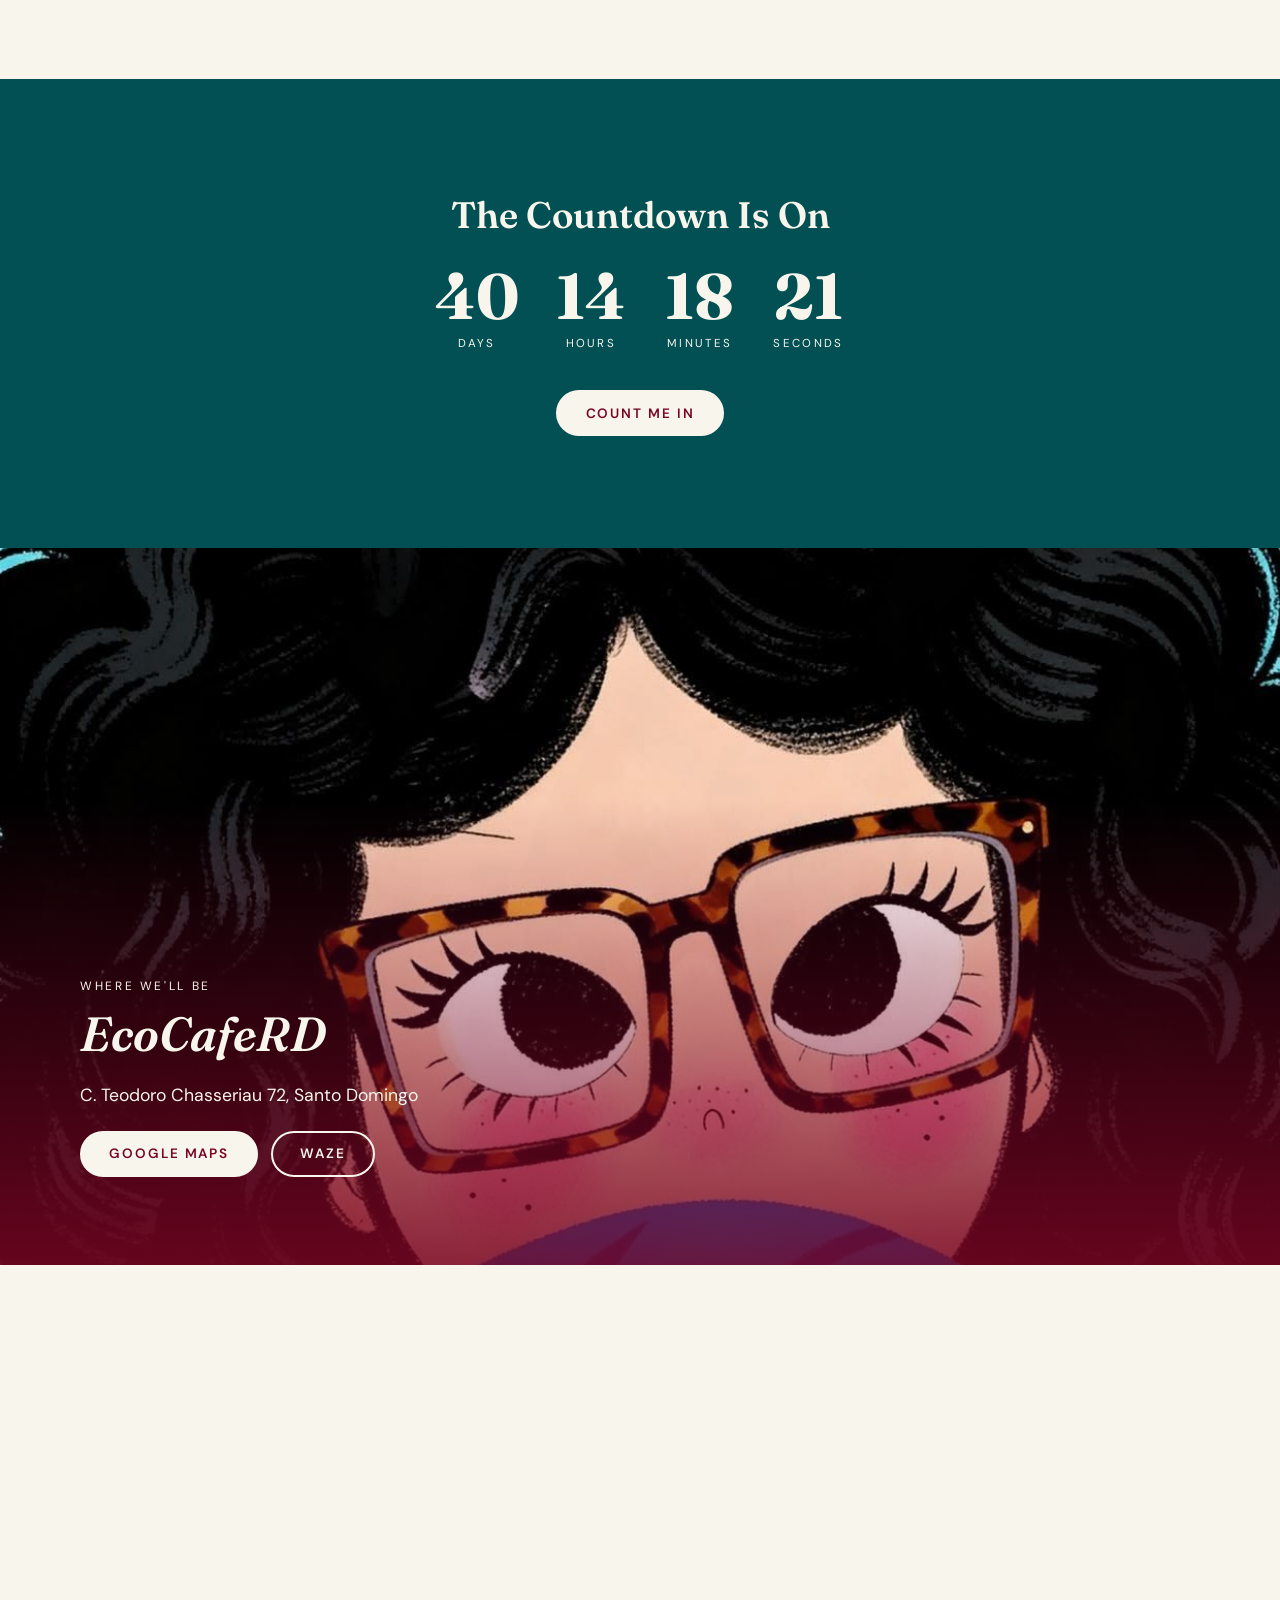
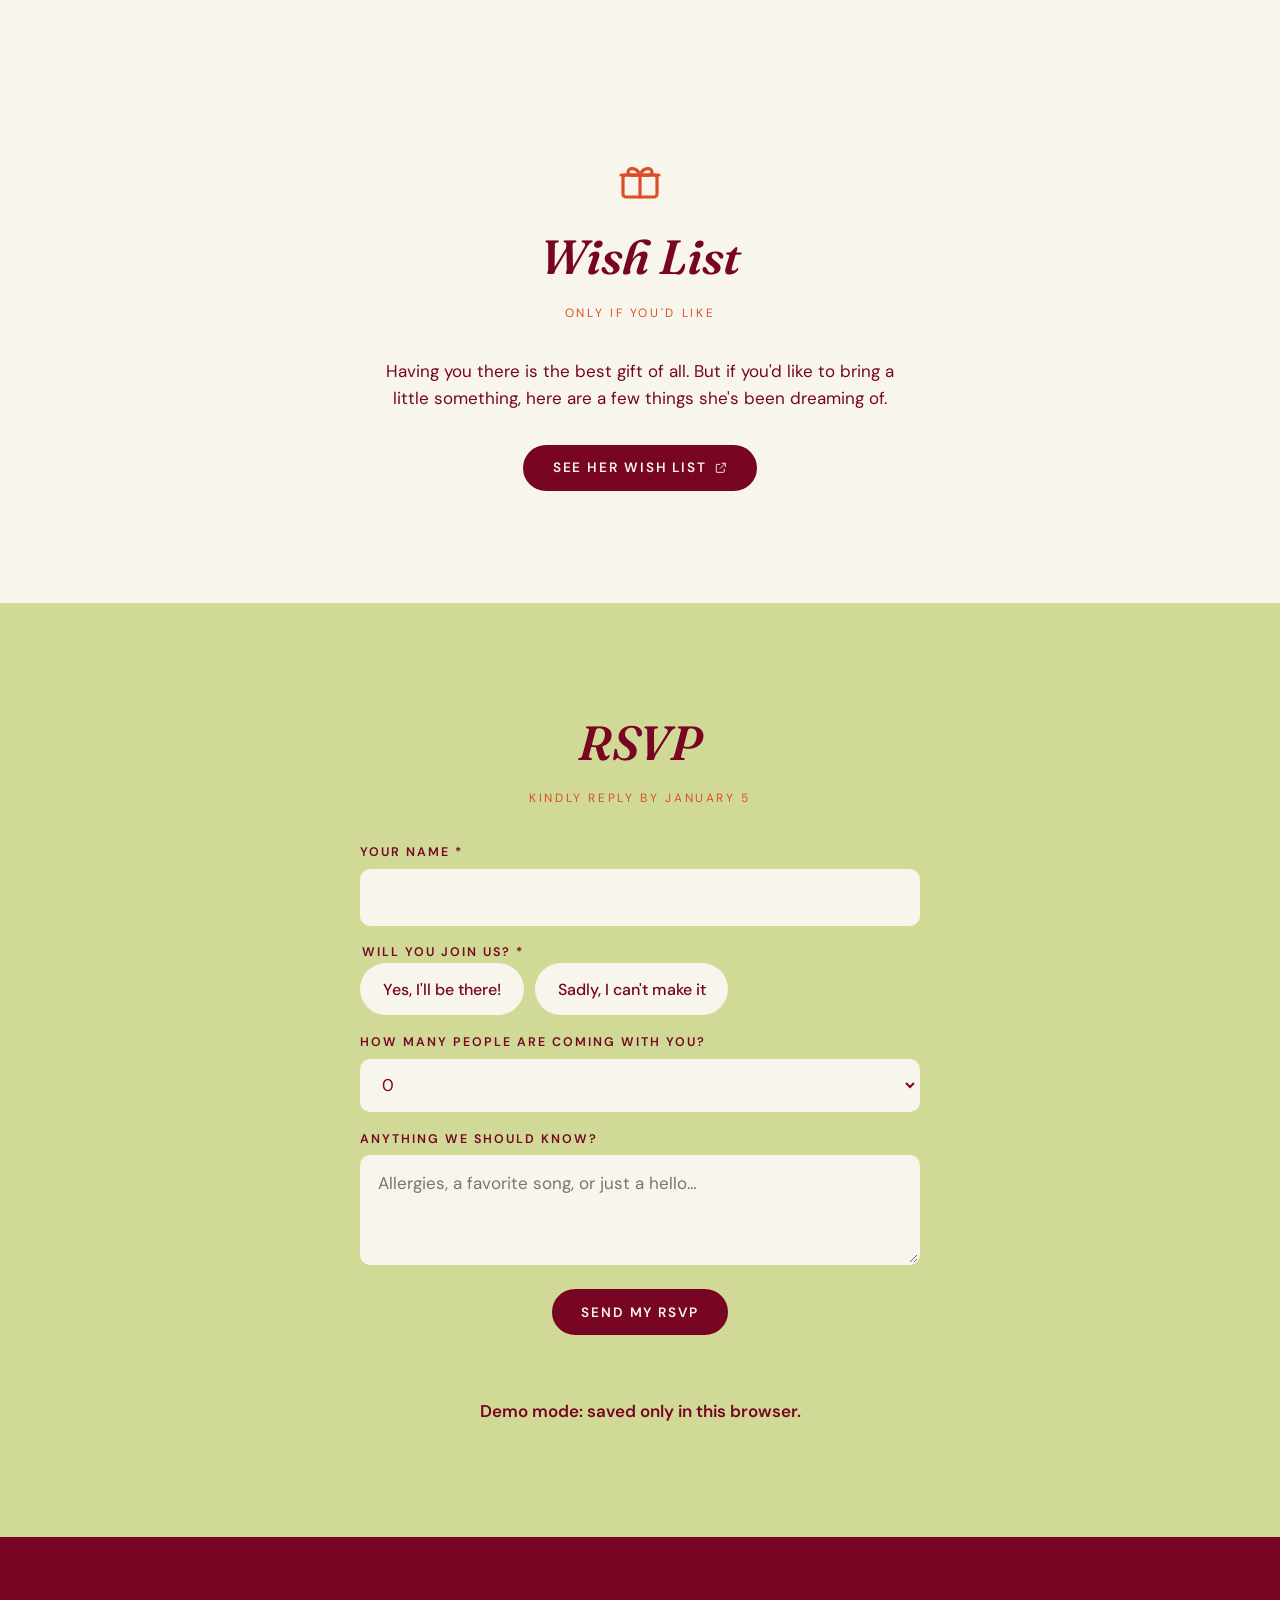
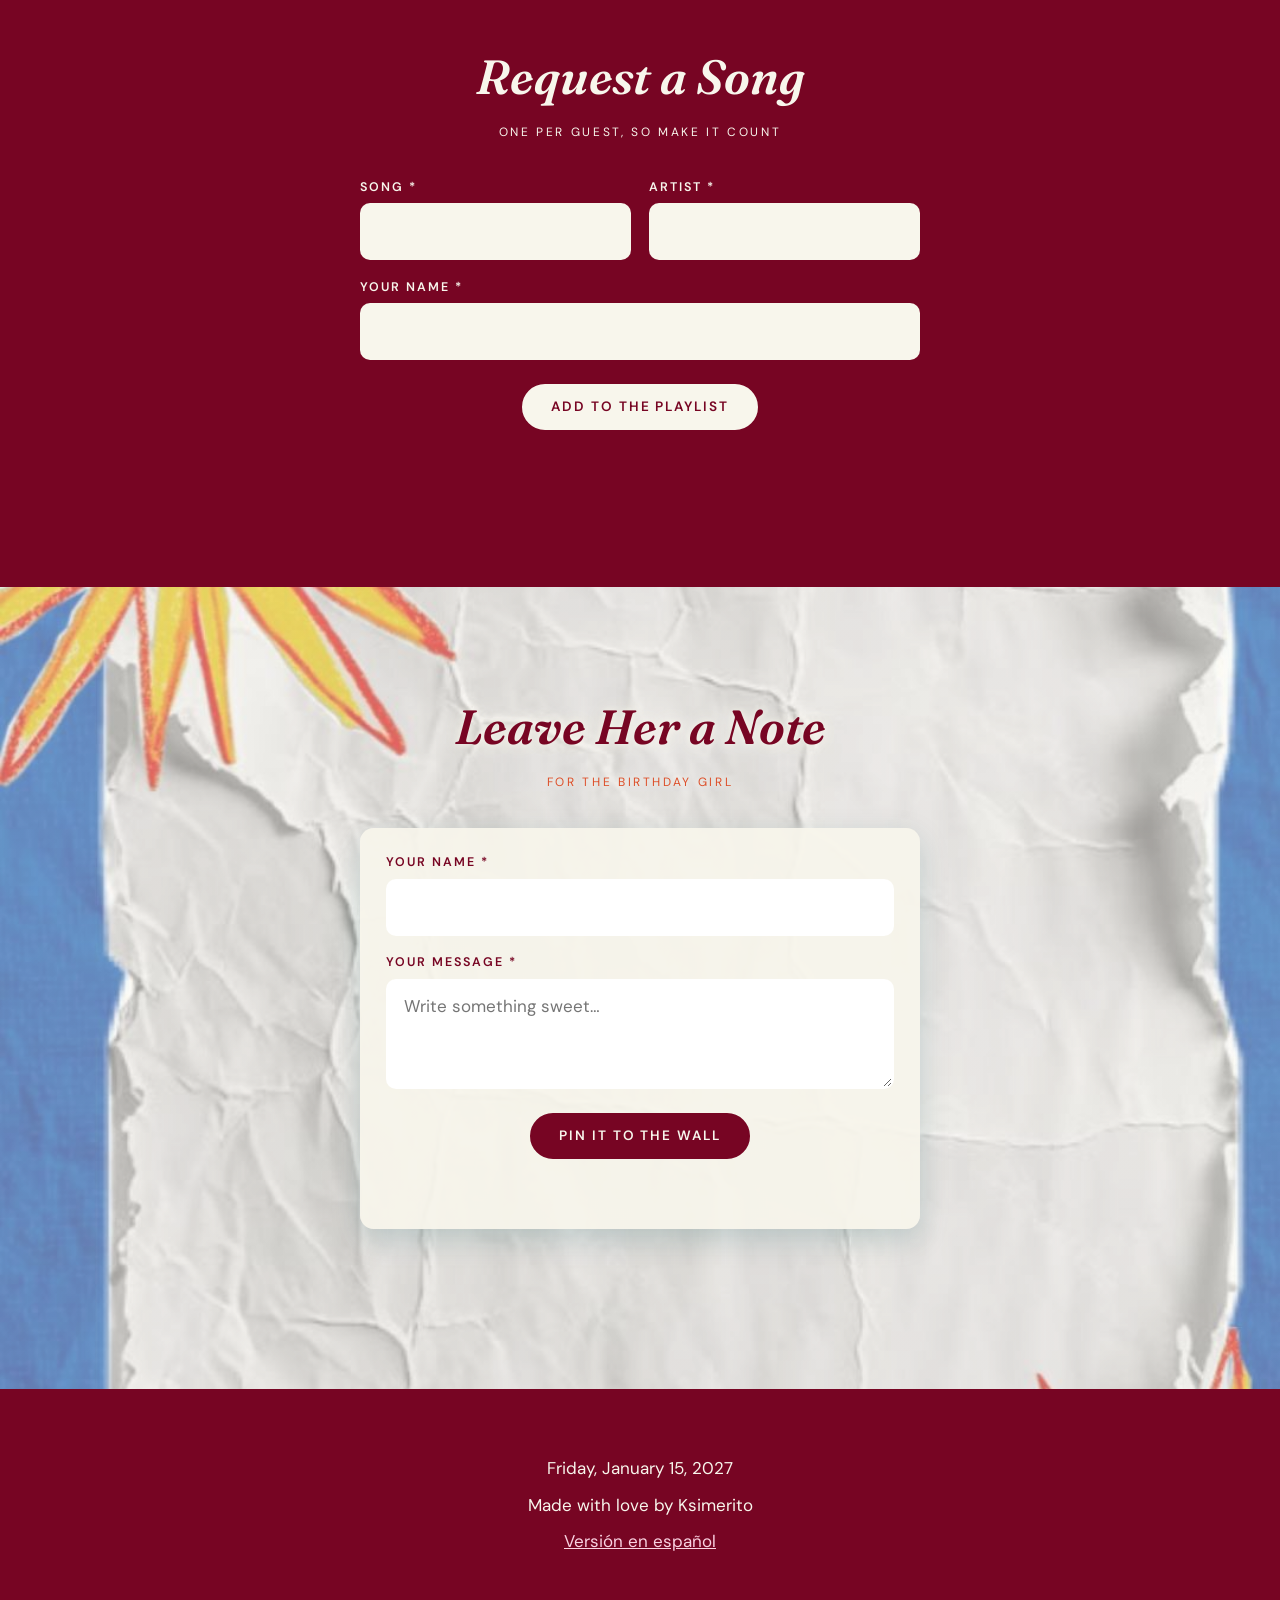
==== commit 69354643: "Add photos to the venue banner, date card and note wall Co-Authored-By: Claude Opus 5.5 <noreply@ant" ====
--- a/index.html
+++ b/index.html
@@ -14,7 +14,7 @@
   <link rel="preconnect" href="https://fonts.googleapis.com">
   <link rel="preconnect" href="https://fonts.gstatic.com" crossorigin>
   <link href="https://fonts.googleapis.com/css2?family=DM+Sans:opsz,wght@9..40,400;9..40,500;9..40,600;9..40,700&family=Fraunces:ital,opsz,wght@0,9..144,500;0,9..144,600;1,9..144,500;1,9..144,600&display=swap" rel="stylesheet">
-  <link rel="stylesheet" href="styles.css?v=577e2a44">
+  <link rel="stylesheet" href="styles.css?v=0f5595a7">
 </head>
 <body>
   <!-- Shared icons, reused with <use href="#name"> -->
@@ -249,7 +249,7 @@
     <p><a href="es/" hreflang="es">Versión en español</a></p>
   </footer>
 
-  <script src="config.js?v=577e2a44"></script>
-  <script src="main.js?v=577e2a44"></script>
+  <script src="config.js?v=0f5595a7"></script>
+  <script src="main.js?v=0f5595a7"></script>
 </body>
 </html>
--- a/styles.css
+++ b/styles.css
@@ -179,7 +179,8 @@
 }
 .card:hover { transform: translateY(-6px); box-shadow: 0 18px 40px rgba(119, 5, 35, .12); }
 .card .card-top { aspect-ratio: 4 / 3; display: grid; place-items: center; font-size: 3.6rem; }
-.card:nth-child(1) .card-top { background: var(--petrol); color: var(--cream); }
+.card:nth-child(1) .card-top { background: var(--petrol) url("assets/img/date.jpg") center / cover no-repeat; color: var(--cream); }
+.card:nth-child(1) .card-top .icon { box-sizing: content-box; padding: .32em; border-radius: 50%; background: var(--petrol); box-shadow: 0 6px 18px rgba(2, 80, 84, .35); }
 .card:nth-child(2) .card-top { background: var(--orange); color: var(--cream); }
 .card:nth-child(3) .card-top { background: var(--pistachio); color: var(--burgundy); }
 .card .dress-link { color: var(--burgundy); text-decoration: underline; text-underline-offset: 3px; }
@@ -194,10 +195,10 @@
 
 /* ---------- location ---------- */
 .location-photo {
-  min-height: 0; display: flex; align-items: flex-end; color: var(--cream);
+  min-height: clamp(460px, 56vw, 720px); display: flex; align-items: flex-end; color: var(--cream);
   background:
-    linear-gradient(180deg, transparent 30%, rgba(119, 5, 35, .7)),
-    url("assets/img/venue.jpg") center / cover no-repeat,
+    linear-gradient(180deg, transparent 35%, rgba(119, 5, 35, .85)),
+    url("assets/img/venue.jpg") center 40% / cover no-repeat,
     linear-gradient(160deg, var(--burgundy), var(--petrol));
 }
 .location-photo .wrap { padding: clamp(3.5rem, 8vw, 5.5rem) 0; }
@@ -261,6 +262,15 @@
 .song-list li small { margin-left: auto; opacity: .8; white-space: nowrap; }
 
 /* ---------- wall ---------- */
+#wall {
+  background:
+    linear-gradient(rgba(248, 246, 236, .4), rgba(248, 246, 236, .4)),
+    url("assets/img/note-bg.jpg") center / cover no-repeat,
+    var(--cream);
+}
+#wall .wrap > h2, #wall .wrap > .eyebrow { text-shadow: 0 0 18px var(--cream), 0 0 6px var(--cream); }
+#wall .eyebrow { opacity: 1; }
+#wall .wall-form { background: rgba(248, 246, 236, .92); padding: 1.6rem; border-radius: var(--radius); box-shadow: 0 10px 30px rgba(2, 80, 84, .18); }
 .wall-form { max-width: 560px; margin: 0 auto 3rem; }
 .wall-form .field input, .wall-form .field textarea { background: #fff; }
 .wall { columns: 3 260px; column-gap: 1.4rem; }
